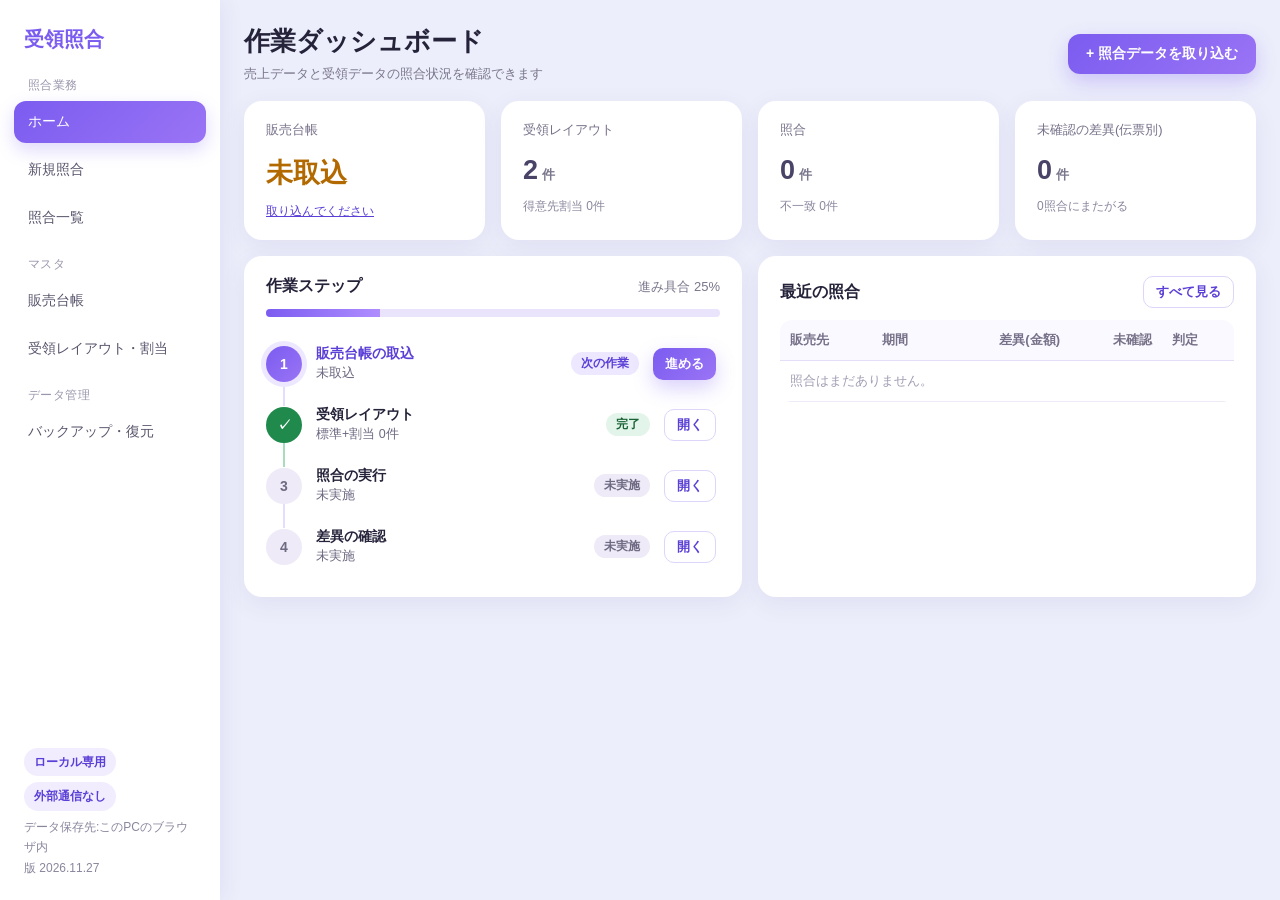
==== 受領照合.html @ 37273e76 "差異の判定を全切り口で金額のみに統一、Excelの数量書式と見出しの色分け Co-Authored-By: Claude Opus 5.5 <noreply@anthropic.com> Claude" ====
<!doctype html>
<html lang="ja">
<head>
<meta charset="utf-8">
<meta name="viewport" content="width=device-width, initial-scale=1">
<!-- 外部への通信・外部ファイルの読込をすべて禁止(このファイルの中だけで動作) -->
<meta http-equiv="Content-Security-Policy" content="default-src 'none'; script-src 'unsafe-inline'; style-src 'unsafe-inline'; img-src data: blob:; connect-src 'none'; form-action 'none'; base-uri 'none'">
<meta name="referrer" content="no-referrer">
<title>受領照合</title>
<style>
/* 受領照合 デザイン(白サイドメニュー+紫グラデーション・角丸カード) 外部フォント・CDN不使用 */
:root{
  --bg:#ECEEFB;--surface:#FFFFFF;--text:#25233A;--muted:#6E6A82;--line:#E4DEF7;--line2:#EEEAF8;
  --primary:#7B5CF0;--primary2:#9A74F5;--primary-d:#5B3FD6;--primary-l:#F1EDFF;--grad:linear-gradient(135deg,#7B5CF0,#9A74F5);
  --shadow:0 7px 25px rgba(81,66,140,.08);
  --ok-bg:#E3F5EA;--ok:#1B6236;--diff-bg:#FFF1C2;--diff:#6B4A00;--s-bg:#DDEBFF;--s:#1D4C88;--r-bg:#FDE3E6;--r:#A0213A;
  --neg:#C0262D;
}
*{box-sizing:border-box}
body{margin:0;background:var(--bg);color:var(--text);font-family:Meiryo,'メイリオ','Yu Gothic UI','Hiragino Sans',sans-serif;font-size:14px}
a{color:var(--primary-d)}a:hover{color:var(--primary)}
.app{display:flex;min-height:100vh}
/* サイドメニュー */
.side{width:250px;flex:0 0 250px;background:#fff;padding:24px 18px;box-shadow:4px 0 20px rgba(77,60,160,.07);display:flex;flex-direction:column;position:sticky;top:0;height:100vh;overflow:auto}
.brand{color:var(--primary);font-weight:700;font-size:20px;margin:4px 10px 24px;text-decoration:none;display:block}
.brand:hover{color:var(--primary)}
.nav{display:flex;flex-direction:column}
.nav .grp{font-size:12px;color:#9A96AC;padding:14px 14px 4px;letter-spacing:.04em}.nav .grp:first-child{padding-top:0}
.nav a{display:block;padding:12px 14px;margin:3px 0;border-radius:12px;text-decoration:none;color:#59556C}
.nav a:hover{background:var(--primary-l);color:var(--primary-d)}
.nav a.on{background:var(--grad);color:#fff;box-shadow:0 7px 18px rgba(123,92,240,.24)}
.side-foot{margin-top:auto;padding:16px 10px 0;font-size:12px;color:#8A869D;line-height:1.7}
.side-foot .lock{display:inline-block;padding:4px 10px;border-radius:99px;background:var(--primary-l);color:var(--primary-d);font-weight:700;margin-bottom:6px}
.main{flex:1;min-width:0;padding:30px;display:flex;flex-direction:column;gap:18px}
/* 見出し */
h1{margin:0;font-size:26px;font-weight:700}h2{margin:0;font-size:16px}
.head{display:flex;flex-wrap:wrap;justify-content:space-between;align-items:center;gap:12px}
.head .sub{margin-top:6px}
.row{display:flex;flex-wrap:wrap;align-items:center;gap:12px}.row .right,.head .right{margin-left:auto;display:flex;gap:8px;flex-wrap:wrap}
.sub{font-size:13px;color:#7A768C}
.back{font-size:13px;color:var(--primary-d);text-decoration:none}.back:hover{text-decoration:underline}
/* カード */
.card{background:var(--surface);border-radius:18px;padding:20px 22px;box-shadow:var(--shadow);display:flex;flex-direction:column;gap:12px;min-width:0}
.cards{display:grid;grid-template-columns:repeat(4,minmax(0,1fr));gap:16px}
.stat .k{font-size:13px;color:#777189}.stat .v{font-size:27px;font-weight:700;margin-top:4px;color:#4A4368}.stat .d{font-size:12px;color:#8A869D}
.stat .v.small{font-size:19px}
.warnv{color:#B26A00 !important}
.wide2{grid-column:span 2}
.steps{display:grid;grid-template-columns:repeat(4,minmax(0,1fr));gap:12px}
.stepc{padding:14px;border-radius:14px;background:#F5F2FF;border:1px solid #E5DDFF;text-decoration:none;color:var(--text);display:flex;flex-direction:column;gap:4px}
.stepc:hover{border-color:var(--primary2);color:var(--text)}
.stepc b{color:#6D4CE5}.stepc span{font-size:13px;color:#59556C}
.stepc.done{background:#F2FAF5;border-color:#CDEBD8}.stepc.done b{color:var(--ok)}
.progress{height:8px;background:#E9E4FB;border-radius:99px;overflow:hidden}.progress i{display:block;height:100%;background:linear-gradient(90deg,#7B5CF0,#AF8DFF)}
/* ボタン・入力 */
.btn{display:inline-flex;align-items:center;justify-content:center;gap:6px;height:40px;padding:0 18px;border-radius:12px;font-size:14px;font-weight:700;text-decoration:none;cursor:pointer;border:1px solid #DDD5FA;background:#fff;color:var(--primary-d);font-family:inherit;white-space:nowrap}
.btn:hover{background:var(--primary-l);color:var(--primary-d)}
.btn-s{height:32px;padding:0 12px;font-size:13px;border-radius:10px}
.btn-p{border:0;background:var(--grad);color:#fff;box-shadow:0 8px 20px rgba(123,92,240,.29)}.btn-p:hover{color:#fff;background:linear-gradient(135deg,#6A4BE6,#8C63F0)}
.btn-danger{color:var(--neg);border-color:#F3CDD2}.btn-danger:hover{background:#FFF1F3;color:var(--neg)}
.btn:disabled{opacity:.45;cursor:not-allowed}
.fld{height:38px;font-size:14px;font-family:inherit;border:1px solid #DDD5FA;border-radius:10px;padding:0 12px;background:#fff;color:var(--text)}
.fld:focus,.cin:focus{outline:2px solid #C9B8FF;outline-offset:0;border-color:var(--primary)}
.fld-s{height:32px;font-size:13px;padding:0 8px;border-radius:8px}
textarea.fld{height:auto;padding:10px 12px;max-width:720px;width:100%}
.lbl{display:flex;flex-direction:column;gap:5px;font-size:12px;color:#777189}
.chk{display:flex;align-items:center;gap:6px;font-size:13px}
input[type=checkbox]{accent-color:var(--primary);width:16px;height:16px}
.filters{display:flex;flex-wrap:wrap;gap:12px 16px;align-items:flex-end}
/* 表 */
.tblwrap{overflow-x:auto;border-radius:12px}
.tbl{width:100%;border-collapse:collapse;font-size:13px}
.tbl th{color:#777189;font-weight:700;text-align:left;padding:11px 10px;border-bottom:1px solid var(--line);white-space:nowrap;background:#FAF9FF;position:sticky;top:0}
.tbl th.gs{color:#3B5CC4;background:#F1F5FF}.tbl th.gr{color:#9A4A16;background:#FFF6EF}.tbl th.gd{color:#6D4CE5;background:#F5F2FF}
.tbl td{padding:11px 10px;border-bottom:1px solid var(--line2);white-space:nowrap}
.tbl tbody tr:hover td{background:#FBFAFF}
.tbl .n{text-align:right;font-variant-numeric:tabular-nums}
.tbl tfoot td{font-weight:700;background:#FAF9FF;border-top:1px solid var(--line)}
.tbl tr.r-diff td{background:#FFFBEA}.tbl tr.r-s td{background:#F3F7FF}.tbl tr.r-r td{background:#FFF5F6}
.tbl tr.used td{background:#F8F5FF}
.tbl .wrap{white-space:normal;min-width:200px}
.tbl.compact{font-size:12.5px}.tbl.compact td,.tbl.compact th{padding:8px 6px}.tbl.compact td.cm{white-space:normal;width:100%;min-width:130px}.tbl.compact td.cm .cin{width:100%;min-width:120px}
.neg{color:var(--neg);font-weight:700}.pos{font-weight:700}.zero{color:#A29EB4}
/* バッジ */
.b{display:inline-block;padding:4px 10px;border-radius:99px;font-size:11.5px;font-weight:700;white-space:nowrap}
.b-ok{background:var(--ok-bg);color:var(--ok)}.b-diff{background:var(--diff-bg);color:var(--diff)}
.b-s{background:var(--s-bg);color:var(--s)}.b-r{background:var(--r-bg);color:var(--r)}.b-g{background:#EDE8FF;color:#6D4CE5}
.b-std{background:#EDE8FF;color:#6D4CE5}
.big{font-size:15px;padding:6px 16px}
/* タブ */
.panel{background:var(--surface);border-radius:18px;box-shadow:var(--shadow);display:flex;flex-direction:column;overflow:hidden}
.tabs{display:flex;flex-wrap:wrap;gap:6px;padding:14px 16px 12px;border-bottom:1px solid var(--line2)}
.tab{display:inline-flex;align-items:center;gap:8px;height:38px;padding:0 16px;font-size:14px;text-decoration:none;color:#59556C;border-radius:12px}
.tab:hover{background:var(--primary-l);color:var(--primary-d)}
.tab.on{background:var(--grad);color:#fff;font-weight:700;box-shadow:0 6px 16px rgba(123,92,240,.25)}
.cnt{display:inline-block;min-width:22px;padding:1px 7px;border-radius:99px;font-size:12px;background:#EEEAF8;color:#6E6A82;text-align:center}
.cnt.has{background:#FFE9A8;color:#6B4A00}
.tab.on .cnt{background:rgba(255,255,255,.25);color:#fff}
.panel .bar{display:flex;flex-wrap:wrap;gap:12px 16px;align-items:center;padding:14px 18px}
.panel .inner{overflow-x:auto;padding:0 18px 18px}
.legend{margin-left:auto;display:flex;gap:6px;flex-wrap:wrap}
.cin{height:32px;width:220px;font-size:13px;font-family:inherit;border:1px solid #DDD5FA;border-radius:8px;padding:0 10px}
.cin.saved{border-color:#7BC29A;background:#F4FBF6}.cin.err{border-color:var(--neg)}
/* メッセージ */
.msg{padding:12px 16px;border-radius:12px;font-size:13px}
.msg-ok{background:#EFFAF3;color:var(--ok)}
.msg-err{background:#FFF0F2;color:var(--r)}
.msg-warn{background:#FFF8E5;color:var(--diff)}
.step{display:inline-flex;width:28px;height:28px;border-radius:10px;background:var(--grad);color:#fff;font-size:13px;align-items:center;justify-content:center;margin-right:10px;font-weight:700}
.kv{display:grid;grid-template-columns:max-content 1fr;gap:8px 18px;font-size:13px}.kv>:nth-child(odd){color:#777189}
.info{display:flex;flex-wrap:wrap;gap:28px;background:var(--surface);border-radius:18px;padding:16px 22px;font-size:13px;box-shadow:var(--shadow)}
.info .k{color:#777189;font-size:12px}.info .v{font-weight:700;margin-top:2px}
.grid2{display:grid;grid-template-columns:repeat(auto-fit,minmax(460px,1fr));gap:16px}
.pager{display:flex;gap:8px;align-items:center;font-size:13px}
.chip{display:inline-flex;align-items:center;gap:4px;padding:4px 10px;border-radius:99px;font-size:12px;font-weight:700}
.chip-ok{background:var(--ok-bg);color:var(--ok)}.chip-ng{background:var(--r-bg);color:var(--r)}
.note{margin:0;font-size:12px;color:#8A869D}
details>summary{list-style:none}details>summary::-webkit-details-marker{display:none}
/* 処理中 */
.busy{position:fixed;inset:0;background:rgba(37,35,58,.35);display:flex;align-items:center;justify-content:center;z-index:100}
.busy[hidden]{display:none}
.busy-box{background:#fff;border-radius:18px;padding:24px 32px;display:flex;align-items:center;gap:16px;font-size:15px;box-shadow:0 12px 40px rgba(81,66,140,.25);max-width:90vw}
.spinner{width:28px;height:28px;border:3px solid #E9E4FB;border-top-color:var(--primary);border-radius:50%;animation:spin .9s linear infinite}
@keyframes spin{to{transform:rotate(360deg)}}
@media (prefers-reduced-motion:reduce){.spinner{animation:none}}
/* 画面幅 */
@media (max-width:1100px){.cards,.steps{grid-template-columns:repeat(2,minmax(0,1fr))}}
@media (max-width:850px){.side{width:190px;flex-basis:190px}}
@media (max-width:600px){.app{display:block}.side{width:auto;height:auto;position:static;padding:14px}.brand{margin:0 6px 10px}.nav{flex-direction:row;overflow:auto;gap:6px}.nav .grp,.side-foot{display:none}.nav a{white-space:nowrap}
  .cards,.steps{grid-template-columns:1fr}.wide2{grid-column:span 1}.main{padding:16px}.grid2{grid-template-columns:1fr}}
/* 調整 */
.wide2 .steps{grid-template-columns:repeat(2,minmax(0,1fr))}
@media (max-width:1560px){.side{width:220px;flex-basis:220px;padding:22px 14px}.main{padding:24px}
  .tbl.compact td,.tbl.compact th{padding:8px 5px}.tbl.compact td.cm{min-width:110px}.tbl.compact td.cm .cin{min-width:100px}}

/* ファイル選択欄(未選択/セット済みを明確に) */
.dropwrap{display:flex;flex-direction:column;gap:8px;align-items:flex-start;width:100%}
.drop{position:relative;width:100%;display:flex;align-items:center;gap:14px;padding:18px 20px;border:2px dashed #CFC2FA;border-radius:14px;background:#FBFAFF;cursor:pointer;transition:background .15s,border-color .15s}
.drop:hover{border-color:var(--primary2);background:#F7F4FF}
.drop:focus-within{outline:3px solid #C9B8FF;outline-offset:2px}
.drop.over{border-color:var(--primary);border-style:solid;background:var(--primary-l)}
.drop-input{position:absolute;inset:0;opacity:0;width:100%;height:100%;cursor:pointer}
.drop-icon{flex:0 0 auto;display:flex;color:var(--primary)}
.drop-icon.icon-set{display:none}
.drop-text{display:flex;flex-direction:column;gap:2px;min-width:0;flex:1}
.drop-title{font-size:14px;color:var(--text);overflow:hidden;text-overflow:ellipsis;white-space:nowrap}
.drop-sub{font-size:12px;color:#7A768C}
.drop-state{flex:0 0 auto;font-size:12px;font-weight:700;padding:5px 12px;border-radius:99px;background:#EEEAF8;color:#6E6A82}
.drop.is-set{border-style:solid;border-color:#3FA46A;background:#EFFAF3}
.drop.is-set .icon-empty{display:none}.drop.is-set .icon-set{display:flex;color:#1F8A4C}
.drop.is-set .drop-title{color:#14532D}
.drop.is-set .drop-state{background:#1F8A4C;color:#fff}
/* 作業ステップ(縦並び) */
.vsteps{list-style:none;margin:4px 0 0;padding:0;display:flex;flex-direction:column}
.vsteps li{position:relative;display:flex;align-items:center;gap:14px;padding:12px 4px 12px 0}
.vsteps li:not(:last-child)::after{content:"";position:absolute;left:17px;top:48px;bottom:-12px;width:2px;background:#E5DDFF}
.vsteps li.done:not(:last-child)::after{background:#A7DDBC}
.vsteps .num{flex:0 0 36px;height:36px;border-radius:50%;display:flex;align-items:center;justify-content:center;font-weight:700;background:#EEEAF8;color:#6E6A82;position:relative;z-index:1}
.vsteps li.done .num{background:#1F8A4C;color:#fff}
.vsteps li.current .num{background:var(--grad);color:#fff;box-shadow:0 0 0 5px #EDE8FF}
.vs-body{flex:1;display:flex;flex-direction:column;gap:2px;min-width:0}
.vs-body b{font-size:14px}.vs-body span{font-size:12.5px;color:#6E6A82}
.vsteps li.current .vs-body b{color:var(--primary-d)}
.vs-state{font-size:12px;font-weight:700;padding:3px 10px;border-radius:99px;background:#EEEAF8;color:#6E6A82}
.vsteps li.done .vs-state{background:var(--ok-bg);color:var(--ok)}
.vsteps li.current .vs-state{background:#EDE8FF;color:var(--primary-d)}
/* 合計カード(売上額・受領額・差額) */
.tcards{display:grid;grid-template-columns:repeat(3,minmax(0,1fr));gap:16px}
.tcard{background:#fff;border:1px solid #E6E1F5;border-radius:6px;padding:14px 22px 12px;display:flex;flex-direction:column;gap:6px}
.tcard .k{font-size:14px;color:#3A3650}
.tcard .v{font-size:30px;font-weight:700;color:#25233A;font-variant-numeric:tabular-nums;padding:4px 0}
.tcard .d{font-size:12.5px;color:#6E6A82}
.tcard.is-diff{background:#FDEDED;border-color:#F4C7C7}.tcard.is-diff .k,.tcard.is-diff .v,.tcard.is-diff .d,.tcard.is-diff a{color:#B42318}
.tcard.is-ok{background:#EFFAF3;border-color:#BFE3CC}.tcard.is-ok .k,.tcard.is-ok .v,.tcard.is-ok .d{color:#1B6236}
@media (max-width:900px){.tcards{grid-template-columns:1fr}}
.tbl.compact th.n{line-height:1.3}

/* 照合結果: 見出しを固定(表の中でスクロール) */
.tblscroll{max-height:calc(100vh - 170px);min-height:240px;overflow:auto;border-radius:12px;border:1px solid var(--line2)}
.tbl.sticky thead th{position:sticky;top:0;z-index:2;box-shadow:inset 0 -1px 0 var(--line)}
/* 照合結果: 売上・受領・差異の金額を目立たせる */
.tbl td.amt{font-size:14px;font-weight:700;color:#25233A}
/* 金額列の左右に罫線 */
.tbl td.amt.as,.tbl th.gs.amt{border-left:2px solid #A9BFFF;border-right:2px solid #A9BFFF}
.tbl td.amt.ar,.tbl th.gr.amt{border-left:2px solid #FFC59E;border-right:2px solid #FFC59E}
.tbl td.amt.ad,.tbl th.gd.amt{border-left:2px solid #C3B0FF;border-right:2px solid #C3B0FF}
.tbl th.amt{font-size:13.5px;color:#25233A}
.tbl th.gs.amt{background:#E3ECFF}.tbl th.gr.amt{background:#FFEBDD}.tbl th.gd.amt{background:#ECE5FF}
.tbl td.amt.zero{color:#A29EB4;font-weight:400}
/* 長い文字列の列で他の列が押し出されないように */
.tbl.compact td.txt{max-width:240px;overflow:hidden;text-overflow:ellipsis}

</style>
</head>
<body>
<div class="app">
<aside class="side">
  <a class="brand" href="#/">受領照合</a>
  <nav class="nav" aria-label="メインメニュー">
    <div class="grp">照合業務</div>
    <a href="#/" data-nav="list">ホーム</a>
    <a href="#/new" data-nav="new">新規照合</a>
    <a href="#/matches" data-nav="matches">照合一覧</a>
    <div class="grp">マスタ</div>
    <a href="#/ledger" data-nav="ledger">販売台帳</a>
    <a href="#/layouts" data-nav="layouts">受領レイアウト・割当</a>
    <div class="grp">データ管理</div>
    <a href="#/backup" data-nav="backup">バックアップ・復元</a>
  </nav>
  <div class="side-foot"><span class="lock">ローカル専用</span> <span class="lock">外部通信なし</span><br>データ保存先:このPCのブラウザ内<br>版 2026.11.27</div>
</aside>
<main class="main" id="view"><div class="sub">読み込んでいます…</div></main>
</div>
<div id="busy" class="busy" hidden><div class="busy-box"><div class="spinner" aria-hidden="true"></div><div id="busy-text">処理しています…</div></div></div>
<noscript><p>JavaScript を有効にしてください。</p></noscript>
<script>
/* 列見出し定義(サンプルファイルから抽出。業務データは含まない) */
(function (RM) {
  RM.SALES_HEADERS = ["RPT用CLIENTID", "伝票管理番号", "行番号", "ロット明細行番号", "部門コード", "部門略称", "販売先コード", "販売先略称", "商品コード", "商品略称", "メーカーコード", "メーカー名称", "販売先商品識別ｺｰﾄﾞ", "JANコード", "属性ｺｰﾄﾞA02(ブランド/銘柄)", "ブランド/銘柄略称", "識別子", "売上伝票番号(連番)", "売上伝票番号(枝番)", "識別子(売成約)", "売成約番号", "識別子(受注)", "受注SEQNO", "出荷日付", "売上伝票日付", "仮単価区分", "仮単価区分名称", "単価計算区分", "単価計算区分名称", "単位数量", "荷姿管理単位名称", "重量(kg)", "売上数量", "販売単位名称", "相手先注文番号", "販売単価", "売上金額(即引前)", "即引リベート金額(売上)", "社員コード", "社員氏名", "諸掛金額", "ロット管理番号", "連携用ロット№", "ロット払出数量", "ロット払出重量", "取引区分コード", "取引区分名称", "伝票種別", "伝票名称", "商品識別コード", "ｻﾝﾌﾟﾙ出荷区分", "ｻﾝﾌﾟﾙ出荷区分名称", "収益区分", "収益区分名称", "入数(荷姿)", "荷姿管理単位名称", "ロット単価", "即引後売上金額", "評価単価", "粗利①(額)", "粗利率", "売上利益", "売上利益率", "倉庫コード", "倉庫名称", "売上伝票状態区分", "売上伝票状態区分名称", "受注時仮単価区分", "受注時仮単価区分名称", "個体識別番号", "牛ロット番号", "オンライン区分", "オンライン区分名称", "定貫区分", "定貫区分名称", "出荷指示単位数量", "出荷指示数", "出荷指示重量", "出荷先コード", "出荷先略称", "店舗コード", "店舗略称", "発注元コード", "発注元略称", "合わせ数名称", "諸掛金額", "諸掛金額", "諸掛金額", "諸掛金額", "諸掛金額", "属性ｺｰﾄﾞC01(採捕方法)", "属性ｺｰﾄﾞC01(採捕方法)名称", "属性ｺｰﾄﾞC02(水域名)", "属性ｺｰﾄﾞC02(水域名)名称", "属性ｺｰﾄﾞC03(水揚港)", "属性ｺｰﾄﾞC03(水揚港)名称", "属性ｺｰﾄﾞC04(加工地/ﾊﾟｯｶｰ/船名)", "属性ｺｰﾄﾞC04(加工地/ﾊﾟｯｶｰ/船名)名称", "属性ｺｰﾄﾞC05(包装形態)", "属性ｺｰﾄﾞC05(包装形態)名称", "大分類コード", "大分類略称", "中分類コード", "中分類略称", "小分類コード", "小分類略称", "細分類コード", "細分類略称", "標準品名コード", "標準品名略称", "属性ｺｰﾄﾞA01(国産/輸入(詳細))", "国産/輸入(詳細)略称", "属性ｺｰﾄﾞA01代替区分(国産/輸入(詳細))", "ｺｰﾄﾞA01代替区分(国産/輸入(詳細)))名称", "属性ｺｰﾄﾞA02代替区分(ブランド/銘柄)", "属性ｺｰﾄﾞA02代替区分(ブランド/銘柄)名称", "属性ｺｰﾄﾞA03(態様)", "態様略称", "属性ｺｰﾄﾞA04(形状)", "形状略称", "属性ｺｰﾄﾞA05(部位)", "部位略称", "属性ｺｰﾄﾞA06(加工方法)", "加工方法略称", "属性ｺｰﾄﾞA07(等級(飼養)", "等級(飼養)略称", "属性ｺｰﾄﾞA08(規格/サイズ)", "規格/サイズ略称", "属性ｺｰﾄﾞB01(企画)", "企画略称", "ITFコード", "規格品区分", "規格品区分略称", "品目コード", "(所属)企業コード", "取引先略称", "取引日付", "在庫評価計算区分ｺｰﾄﾞ", "社内売買部門コード", "在庫評価計算方法", "在庫評価計算方法名称", "最新粗利用原価", "本体金額", "最新粗利額", "最新粗利率", "部門コード", "部門略称", "社員コード", "社員氏名", "開始出荷日", "終了出荷日", "開始売上伝票日付", "終了売上伝票日付", "販売先コード", "販売先略称", "倉庫コード", "倉庫名称", "メーカーコード", "メーカー名称", "属性ｺｰﾄﾞA02(ブランド/銘柄)", "ブランド/銘柄略称", "商品識別コード", "JANコード", "商品コード", "商品略称", "伝票種別", "取引区分名称", "開始・取引区分コード", "開始・取引区分名称", "終了・取引区分コード", "終了・取引区分名称", "担当業務コード", "担当業務コ名称", "定特区分", "定特区分名称", "仮単価区分", "仮単価区分名称", "売成約番号(連番)", "ロット別出力", "ロット別出力名称", "個体識別番号管理区分", "個体識別番号管理区分名称", "関連直送売上出力区分", "関連直送売上出力区分名称", "売上伝票№状態", "売上伝票№状態名称", "タイムスタンプ(時間)", "タイムスタンプ(日付)"];
  RM.STANDARD_RECEIPT_HEADERS = ["RPT用CLIENTID", "取引日付", "店舗コード", "店舗略称", "相手先注文番号", "受領数量", "受領単価", "受領金額", "照合実行区分名称", "データ取込区分名称", "販売先コード", "販売先略称", "取引明細番号(発注・返品)", "相手先商品コード", "相手先商品名カナ", "販売先コード", "販売先略称", "実行担当コード", "実行担当名", "受領入数", "受領数量(総バラ)", "受領重量", "部署コード", "EDI)接続先識別コード", "EDI)取引先コード", "伝票管理番号", "部署コード", "部署略称", "実行担当コード", "実行担当氏名", "販売先コード", "販売先略称", "日付条件", "日付条件名称", "開始取引日付", "終了取引日付", "タイムスタンプ(開始日付)", "タイムスタンプ(終了日付)", "照合実行区分", "照合実行区分名称", "データ取込区分", "データ取込区分名称", "タイムスタンプ(日付)", "タイムスタンプ(時間)", "本伝票番号"];
  RM.LEDGER_HEADERS = ["削除区分", "販売台帳番号(内訳)年度", "販売台帳番号(内訳)連番", "台帳検索キー", "登録区分", "登録区分名称", "仕入台帳番号(内訳)年度", "仕入台帳番号(内訳)連番", "台帳種別区分", "台帳種別名称", "EDI対象区分", "EDI対象区分名称", "(台帳)適用開始日", "(台帳)適用終了日", "対象成約番号", "(主管)部門コード", "主管部門略称", "(伝票計上)部門ｺｰﾄﾞ", "伝票計上部門略称", "大分類コード", "大分類略称", "中分類コード", "中分類略称", "小分類コード", "小分類略称", "細分類コード", "細分類略称", "標準品名コード", "標準品名略称", "代表属性番号", "属性ｺｰﾄﾞA01(国産/輸入(詳細))", "属性ｺｰﾄﾞA01(国産/輸入(詳細))略称", "属性ｺｰﾄﾞA01代替区分(国産/輸入(詳細))", "属性ｺｰﾄﾞA01代替区分(国産/輸入(詳細))名称", "属性ｺｰﾄﾞA02(ブランド/銘柄)", "属性ｺｰﾄﾞA02(ブランド/銘柄)略称", "属性ｺｰﾄﾞA02代替区分(ブランド/銘柄)", "属性ｺｰﾄﾞA02代替区分(ブランド/銘柄)名称", "属性ｺｰﾄﾞA03(態様)", "属性ｺｰﾄﾞA03(態様)略称", "属性ｺｰﾄﾞA04(形状)", "属性ｺｰﾄﾞA04(形状)略称", "属性ｺｰﾄﾞA05(部位)", "属性ｺｰﾄﾞA05(部位)略称", "属性ｺｰﾄﾞA06(加工方法)", "属性ｺｰﾄﾞA06(加工方法)略称", "属性ｺｰﾄﾞA07(等級(飼養)", "属性ｺｰﾄﾞA07(等級(飼養)略称", "属性ｺｰﾄﾞA08(規格/サイズ)", "属性ｺｰﾄﾞA08(規格/サイズ)略称", "属性ｺｰﾄﾞB01(企画)", "属性ｺｰﾄﾞB01(企画)略称", "メーカーコード", "メーカー名称", "品目コード", "品目略称", "商品識別コード", "JANコード", "商品コード", "商品略称", "採捕方法コード", "採捕方法略称", "水域名コード", "水域名略称", "水揚港コード", "水揚港略称", "加工地/ﾊﾟｯｶｰ/船名コード", "加工地/ﾊﾟｯｶｰ/船名略称", "包装形態コード", "包装形態略称", "台帳商品名", "販売先商品識別ｺｰﾄﾞ", "販売先商品識別ｺｰﾄﾞ2", "PB区分", "PB区分名称", "自社パック区分", "自社パック区分名称", "販売先パック区分", "販売先パック区分名称", "発注元区分", "発注元区分名称", "単価登録単位区分", "単価登録単位区分名称", "EDI単位換算区分", "EDI単位換算区分名称", "EDI単位換算値", "商品別税グループコード", "品目別課税グループ名称", "荷姿管理単位ｺｰﾄﾞ", "荷姿管理単位名称", "発注形態区分", "発注形態区分名称", "入荷ﾘｰﾄﾞﾀｲﾑ(日)", "単価計算区分", "単価計算区分名称", "賞味･消費期限区分", "賞味･消費期限区分名称", "賞味･消費期限(出荷)有効期間", "賞味･消費期限(出荷)期間区分", "販売期間 期限期間区分名称", "スペック", "最低受注数", "追加受注数", "外箱形態", "ﾛｯﾄ逆転禁止区分", "ﾛｯﾄ逆転禁止区分名称", "物流メモ", "販売先関連ｺｰﾄﾞ(内訳)年度", "販売先関連ｺｰﾄﾞ(内訳)連番", "販売先関連名称", "販売先コード", "販売先略称", "店舗コード", "店舗略称", "台帳担当者コード", "台帳担当者氏名", "EDI基盤連携区分", "EDI基盤連携区分名称", "納品予定曜日1(月曜)", "納品予定曜日2(火曜)", "納品予定曜日3(水曜)", "納品予定曜日4(木曜)", "納品予定曜日5(金曜)", "納品予定曜日6(土曜)", "納品予定曜日7(日曜)", "出荷ﾘｰﾄﾞﾀｲﾑ(日)", "配送方法区分", "配送方法区分名称", "物流(販売)区分", "物流(販売)区分名称", "相手先コード", "出荷明細書発行区分", "出荷明細書発行区分名称", "相手先商品分類コード(1階層目)", "相手先商品分類名称(1階層目)", "相手先商品分類コード(2階層目)", "相手先商品分類名称(2階層目)", "相手先商品分類コード(3階層目)", "相手先商品分類名称(3階層目)", "相手先商品分類コード(4階層目)", "相手先商品分類名称(4階層目)", "相手先商品分類コード(5階層目)", "相手先商品分類名称(5階層目)", "運賃単価コード", "運賃単価名称", "運賃支払区分", "運賃支払区分名称", "運賃単価単位区分", "運賃単価単位区分名称", "倉庫コード", "倉庫名称", "出庫手数料単位区分", "出庫手数料単位区分名称", "保管単価単位区分", "保管単価単位区分名称", "出庫情報区分", "出庫情報区分名称", "構内物流費単位区分", "構内物流費単位区分名称", "センターフィー支払先コード", "センターフィー支払先略称", "販売台帳備考１", "販売台帳備考２", "仮単価区分", "仮単価区分名称", "通常単価 ﾘﾍﾞｰﾄﾊﾟﾀｰﾝ名称番号", "通常単価 ﾘﾍﾞｰﾄﾊﾟﾀｰﾝ名称", "通常単価 適用開始日", "通常単価 適用終了日", "通常単価 販売単価(税抜)", "通常単価 販売単価(税込)", "通常単価 店舗単価(税抜)", "通常単価 店舗単価(税込)", "特価単価1 ﾘﾍﾞｰﾄﾊﾟﾀｰﾝ名称番号", "特価単価1 ﾘﾍﾞｰﾄﾊﾟﾀｰﾝ名称", "特価単価1 単価適用開始日", "特価単価1 単価適用終了日", "特価単価1 販売単価(税抜)", "特価単価1 販売単価(税込)", "特価単価1 店舗単価(税抜)", "特価単価1 店舗単価(税込)", "特価単価2 ﾘﾍﾞｰﾄﾊﾟﾀｰﾝ名称ｺｰﾄﾞ(連番)", "特価単価2 ﾘﾍﾞｰﾄﾊﾟﾀｰﾝ名称ｺｰﾄﾞ名称", "特価単価2 単価適用開始日", "特価単価2 単価適用終了日", "特価単価2 販売単価(税抜)", "特価単価2 販売単価(税込)", "特価単価2 店舗単価(税抜)", "特価単価2 店舗単価(税込)", "社内売買 仕入台帳台帳検索キー", "社内売買 仕入台帳主管部門コード", "社内売買 仕入台帳主管部門略称", "社内売買 仕入台帳伝票計上部門ｺｰﾄﾞ", "社内売買 仕入台帳伝票計上部門略称", "社内売買 仕入台帳倉庫コード", "社内売買 倉庫名称", "社内売買 購買先関連ｺｰﾄﾞ(年度)", "社内売買 購買先関連ｺｰﾄﾞ(連番)", "社内売買 購買先関連名称", "社内売買 仕入台帳台帳担当者コード", "社内売買 仕入台帳台帳担当者氏名", "社内売買 仕入台帳備考１", "社内売買 仕入台帳備考２", "社内売買 発注ﾘｰﾄﾞﾀｲﾑ(日)", "社内売買 仕入・物流(仕入)区分", "社内売買 物流(仕入)区分名称", "社内売買 運賃単価コード", "社内売買 運賃単価名称", "RPT用CLIENTID", "タイムスタンプ(時間)", "タイムスタンプ(日付)"];
  RM.BMS_RECEIPT_HEADERS = ["送信者ID", "送信者ID発行元", "受信者ID", "受信者ID発行元", "バージョン", "インスタンスID", "メッセージ種", "作成日時", "テスト区分ID", "最終送信先ID", "メッセージ識別ID", "送信者ステーションアドレス", "最終受信者ステーションアドレス", "直接受信者ステーションアドレス", "取引数", "支払法人コード", "支払法人GLN", "発注者コード", "発注者GLN", "発注者名称", "発注者名称カナ", "取引番号（発注・返品）", "取引付属番号", "出荷者管理番号", "直接納品先コード", "直接納品先GLN", "直接納品先名称", "直接納品先名称カナ", "最終納品先コード", "最終納品先GLN", "最終納品先名称", "最終納品先名称カナ", "計上部署コード", "計上部署GLN", "計上部署名称（カナ）", "陳列場所コード", "陳列場所名称", "陳列場所名称カナ", "請求取引先コード", "請求取引先GLN", "請求取引先名", "請求取引先名カナ", "取引先コード", "取引先GLN", "取引先名称", "取引先名称カナ", "枝番", "出荷先コード", "出荷場所GLN", "入荷管理用メーカーコード", "センター納品書番号", "納品経路", "便No", "通過在庫区分", "納品区分", "指定納品時刻", "バーコード情報", "カテゴリー名称1（印字用）", "カテゴリー名称2（印字用）", "最終納品先略称（印字用）", "ラベル自由使用欄（印字用）", "ラベル自由使用欄半角カナ（印字用）", "商品移動区分", "商品分類（大）", "商品分類（中）", "発注日", "直接納品先納品日", "最終納品先納品日", "訂正後直接納品先納品日", "訂正後最終納品先納品日", "計上日", "販促開始日", "販促終了日", "照合基準日", "照合基準日区分", "商品区分", "発注区分", "出荷データ有無区分", "取引番号区分", "EOS区分", "PB区分", "配送温度区分", "酒区分", "パック区分", "不定貫区分", "処理種別", "配送料免除区分", "伝票レス区分", "税区分", "税率", "梱包NO", "自由使用欄", "自由使用欄半角カナ", "原価金額合計", "売価金額合計", "税額合計金額", "数量合計", "発注単位数量合計", "重量合計", "取引明細番号（発注・返品）", "取引付属明細番号", "元取引番号", "元取引明細番号", "出荷者管理明細番号", "商品分類（小）", "商品分類（細）", "配達予定日", "納品期限", "センター納品詳細指示", "返品・値引理由コード", "メーカーコード", "商品コード（ＧTIN）", "商品コード（発注用）", "商品コード（取引先）", "商品コード（出荷元）", "商品コード区分", "商品名", "商品名カナ", "規格", "規格カナ", "入数", "都道府県コード", "国コード", "産地名", "水域コード", "水域名", "原産エリア", "等級", "階級", "銘柄", "商品ＰＲ", "バイオ区分", "品種コード", "養殖区分", "解凍区分", "商品状態区分", "形状・部位", "用途", "法定管理義務商材区分", "カラーコード", "カラー名称", "カラー名称カナ", "サイズコード", "サイズ名称", "サイズ名称カナ", "原単価", "原価金額", "売単価", "売価金額", "税額", "発注数量（バラ）", "発注単位", "発注数量（発注単位数）", "発注単位コード", "発注荷姿コード", "発注重量", "取引単位重量", "単価登録単位", "商品重量", "出荷数量（バラ）", "出荷数量（発注単位数）", "出荷重量", "受領数量（バラ）", "受領数量（発注単位数）", "受領重量", "訂正区分", "返品数量（バラ）", "返品重量", "譲渡年月１", "譲渡年月２"];
})(globalThis.RM = globalThis.RM || {});

/* Excel(.xlsx)/CSV の読込と .xlsx の書出。外部ライブラリなし(ブラウザ標準の圧縮APIのみ使用)。 */
(function (RM) {
  'use strict';

  class ReadError extends Error {}
  RM.ReadError = ReadError;

  // ---------------------------------------------------------------- ZIP
  const u16 = (b, o) => b[o] | (b[o + 1] << 8);
  const u32 = (b, o) => (b[o] | (b[o + 1] << 8) | (b[o + 2] << 16) | (b[o + 3] << 24)) >>> 0;

  function isZip(bytes) {
    return bytes.length > 4 && bytes[0] === 0x50 && bytes[1] === 0x4b && bytes[2] === 0x03 && bytes[3] === 0x04;
  }
  RM.isZip = isZip;

  function zipEntries(bytes) {
    let eocd = -1;
    for (let i = bytes.length - 22; i >= Math.max(0, bytes.length - 65557); i--) {
      if (u32(bytes, i) === 0x06054b50) { eocd = i; break; }
    }
    if (eocd < 0) throw new ReadError('Excelファイルの形式が正しくありません。');
    const count = u16(bytes, eocd + 10);
    let p = u32(bytes, eocd + 16);
    const dec = new TextDecoder('utf-8');
    const map = new Map();
    for (let i = 0; i < count; i++) {
      if (u32(bytes, p) !== 0x02014b50) throw new ReadError('Excelファイルの形式が正しくありません。');
      const method = u16(bytes, p + 10), csize = u32(bytes, p + 20), nlen = u16(bytes, p + 28);
      const elen = u16(bytes, p + 30), clen = u16(bytes, p + 32), loff = u32(bytes, p + 42);
      const name = dec.decode(bytes.subarray(p + 46, p + 46 + nlen));
      map.set(name.toLowerCase(), { name, method, csize, loff });
      p += 46 + nlen + elen + clen;
    }
    return map;
  }

  function entryStream(bytes, e) {
    const start = e.loff + 30 + u16(bytes, e.loff + 26) + u16(bytes, e.loff + 28);
    const data = bytes.subarray(start, start + e.csize);
    const src = new Blob([data]).stream();
    if (e.method === 0) return src;
    if (e.method === 8) return src.pipeThrough(new DecompressionStream('deflate-raw'));
    throw new ReadError('対応していない圧縮形式です。');
  }

  async function entryText(bytes, entries, name) {
    const e = entries.get(name.toLowerCase());
    if (!e) return null;
    return await new Response(entryStream(bytes, e)).text();
  }

  // ---------------------------------------------------------------- XML ヘルパー
  const ENT = { amp: '&', lt: '<', gt: '>', quot: '"', apos: "'" };
  function unesc(s) {
    if (s.indexOf('&') < 0) return s;
    return s.replace(/&(#x[0-9a-fA-F]+|#[0-9]+|[a-z]+);/g, (m, g) => {
      if (g[0] === '#') return String.fromCodePoint(g[1] === 'x' ? parseInt(g.slice(2), 16) : parseInt(g.slice(1), 10));
      return ENT[g] !== undefined ? ENT[g] : m;
    }).replace(/_x([0-9A-Fa-f]{4})_/g, (m, h) => String.fromCharCode(parseInt(h, 16)));
  }
  function attr(s, name) {
    const m = new RegExp('(?:^|\\s)' + name + '="([^"]*)"').exec(s);
    return m ? unesc(m[1]) : null;
  }
  // <si> / <is> の文字列(ふりがな <rPh> は除く)
  function richText(inner) {
    inner = inner.replace(/<rPh\b[\s\S]*?<\/rPh>/g, '');
    let out = '';
    const re = /<t(?:\s[^>]*)?>([\s\S]*?)<\/t>|<t\s*\/>/g;
    let m;
    while ((m = re.exec(inner))) out += m[1] ? unesc(m[1]) : '';
    return out;
  }

  function colIndex(ref) {  // "AB12" -> 28
    let n = 0;
    for (let i = 0; i < ref.length; i++) {
      const c = ref.charCodeAt(i);
      if (c < 65 || c > 90) break;
      n = n * 26 + (c - 64);
    }
    return n;
  }
  function colName(n) {
    let s = '';
    while (n > 0) { const r = (n - 1) % 26; s = String.fromCharCode(65 + r) + s; n = Math.floor((n - 1) / 26); }
    return s;
  }
  RM.colName = colName;

  const BUILTIN_DATE = new Set([14, 15, 16, 17, 18, 19, 20, 21, 22, 27, 28, 29, 30, 31, 32, 33, 34, 35, 36, 45, 46, 47, 50, 51, 52, 53, 54, 55, 56, 57, 58]);
  function dateStyles(stylesXml) {
    const isDate = [];
    if (!stylesXml) return isDate;
    const custom = new Map();
    const nf = /<numFmt\b([^>]*)\/?>/g;
    let m;
    while ((m = nf.exec(stylesXml))) {
      const id = +attr(m[1], 'numFmtId');
      const code = (attr(m[1], 'formatCode') || '').replace(/"[^"]*"/g, '').replace(/\[[^\]]*\]/g, '').toLowerCase();
      custom.set(id, /[ymd]/.test(code) && !/^[#0.,\s%]*$/.test(code));
    }
    const xfs = /<cellXfs\b[^>]*>([\s\S]*?)<\/cellXfs>/.exec(stylesXml);
    if (xfs) {
      const re = /<xf\b([^>]*?)\/?>/g;
      while ((m = re.exec(xfs[1]))) {
        const id = +(attr(m[1], 'numFmtId') || 0);
        isDate.push(custom.has(id) ? custom.get(id) : BUILTIN_DATE.has(id));
      }
    }
    return isDate;
  }

  function serialToYmd(n) {
    const d = new Date(Date.UTC(1899, 11, 30) + Math.round(n) * 86400000);
    return d.getUTCFullYear() + '/' + String(d.getUTCMonth() + 1).padStart(2, '0') + '/' + String(d.getUTCDate()).padStart(2, '0');
  }

  /**
   * .xlsx を読み、行の配列を返す。各行は列番号(1始まり)をインデックスとする疎な配列。
   * opts.sheetName: シート名(空なら先頭) / opts.maxRow: この行番号まで読む / opts.cols: 保持する列番号 / opts.onProgress(行番号)
   */
  async function readXlsx(buffer, opts = {}) {
    const bytes = buffer instanceof Uint8Array ? buffer : new Uint8Array(buffer);
    if (!isZip(bytes)) throw new ReadError('Excel(.xlsx)ファイルではありません。古い形式(.xls)の場合は .xlsx で保存し直してください。');
    const entries = zipEntries(bytes);
    const wb = await entryText(bytes, entries, 'xl/workbook.xml');
    const rels = await entryText(bytes, entries, 'xl/_rels/workbook.xml.rels');
    if (!wb || !rels) throw new ReadError('Excelファイルの形式が正しくありません。');
    const sheets = [];
    let m;
    const sre = /<sheet\b([^>]*)\/?>/g;
    while ((m = sre.exec(wb))) sheets.push({ name: attr(m[1], 'name'), rid: attr(m[1], 'r:id') });
    if (!sheets.length) throw new ReadError('シートがありません。');
    let sheet = sheets[0];
    if (opts.sheetName) {
      sheet = sheets.find(s => s.name === opts.sheetName);
      if (!sheet) throw new ReadError(`シート「${opts.sheetName}」がありません(シート: ${sheets.map(s => s.name).join('、')})`);
    }
    let target = null;
    const rre = /<Relationship\b([^>]*)\/?>/g;
    while ((m = rre.exec(rels))) if (attr(m[1], 'Id') === sheet.rid) target = attr(m[1], 'Target');
    if (!target) throw new ReadError('シートが見つかりません。');
    const path = target.startsWith('/') ? target.slice(1) : 'xl/' + target.replace(/^\.\//, '');

    const shared = [];
    const ss = await entryText(bytes, entries, 'xl/sharedStrings.xml');
    if (ss) {
      const re = /<si>([\s\S]*?)<\/si>|<si\s*\/>/g;
      while ((m = re.exec(ss))) shared.push(m[1] ? richText(m[1]) : '');
    }
    const isDate = dateStyles(await entryText(bytes, entries, 'xl/styles.xml'));

    const e = entries.get(path.toLowerCase());
    if (!e) throw new ReadError('シートのデータが見つかりません。');
    const rows = [];
    const cellRe = /<c\b([^>]*?)(?:\/>|>([\s\S]*?)<\/c>)/g;
    const maxRow = opts.maxRow || Infinity;
    const keep = opts.cols ? new Set(opts.cols) : null;  // 指定した列だけ保持(メモリ節約)。他の列は「値がある」印だけ残す
    let seqRow = 0, done = false;

    function parseRow(rowXml) {
      const head = /^<row\b([^>]*)>/.exec(rowXml);
      const rAttr = head ? attr(head[1], 'r') : null;
      const rowNo = rAttr ? +rAttr : seqRow + 1;
      seqRow = rowNo;
      if (rowNo > maxRow) { done = true; return; }
      const row = [];
      let seqCol = 0, cm;
      cellRe.lastIndex = 0;
      while ((cm = cellRe.exec(rowXml))) {
        const a = cm[1];
        const ref = attr(a, 'r');
        const col = ref ? colIndex(ref) : seqCol + 1;
        seqCol = col;
        const inner = cm[2];
        if (inner === undefined) continue;
        if (keep && !keep.has(col)) { if (/<v>[^<]|<t[^>]*>[^<]/.test(inner)) row.any = true; continue; }
        const t = attr(a, 't');
        let v = null;
        if (t === 'inlineStr') {
          const is = /<is>([\s\S]*?)<\/is>/.exec(inner);
          v = is ? richText(is[1]) : '';
        } else {
          const vm = /<v>([\s\S]*?)<\/v>/.exec(inner);
          if (!vm) continue;
          const raw = vm[1];
          if (t === 's') v = shared[+raw] !== undefined ? shared[+raw] : '';
          else if (t === 'str' || t === 'e') v = unesc(raw);
          else if (t === 'b') v = raw === '1';
          else if (t === 'd') v = unesc(raw).slice(0, 10).replace(/-/g, '/');
          else {
            const n = Number(raw);
            const s = attr(a, 's');
            v = (s !== null && isDate[+s]) ? serialToYmd(n) : n;
          }
        }
        row[col] = v;
      }
      rows[rowNo - 1] = row;
      if (opts.onProgress && rowNo % 5000 === 0) opts.onProgress(rowNo);
    }

    const reader = entryStream(bytes, e).pipeThrough(new TextDecoderStream('utf-8')).getReader();
    let buf = '';
    for (;;) {
      const { value, done: end } = await reader.read();
      if (end) break;
      buf += value;
      let start = buf.indexOf('<row');
      let last = buf.lastIndexOf('</row>');
      if (start >= 0 && last > start) {
        const chunk = buf.slice(start, last + 6);
        buf = buf.slice(last + 6);
        const parts = chunk.split('</row>');
        for (const pr of parts) {
          const i = pr.indexOf('<row');
          if (i >= 0) parseRow(pr.slice(i));
          if (done) break;
        }
      } else if (start < 0 && buf.length > 1 << 20) {
        buf = buf.slice(-64);
      }
      if (done) { try { await reader.cancel(); } catch (_) { /* noop */ } break; }
    }
    if (!done) {
      const i = buf.indexOf('<row');
      if (i >= 0 && buf.indexOf('</row>', i) > 0) parseRow(buf.slice(i, buf.indexOf('</row>', i)));
    }
    for (let i = 0; i < rows.length; i++) if (!rows[i]) rows[i] = [];
    return rows;
  }
  RM.readXlsx = readXlsx;

  // ---------------------------------------------------------------- CSV
  const ENC_LABEL = { 'cp932': 'shift_jis', 'utf-8': 'utf-8', 'utf-8-sig': 'utf-8' };
  function readCsv(buffer, encoding, delimiter, maxRow) {
    const bytes = buffer instanceof Uint8Array ? buffer : new Uint8Array(buffer);
    if (isZip(bytes)) throw new ReadError('CSVを指定していますが、Excelファイルが選択されています。');
    let text;
    try {
      text = new TextDecoder(ENC_LABEL[encoding] || encoding, { fatal: true }).decode(bytes);
    } catch (e) {
      throw new ReadError(`文字コード ${RM.ENCODINGS[encoding] || encoding} として読めません。レイアウトの文字コード設定を確認してください。`);
    }
    if (text.charCodeAt(0) === 0xfeff) text = text.slice(1);
    const rows = [];
    let row = [''], i = 0, q = false, col = 0;
    const n = text.length, d = delimiter || ',';
    const lim = maxRow || Infinity;
    while (i < n) {
      const c = text[i];
      if (q) {
        if (c === '"') { if (text[i + 1] === '"') { row[col] += '"'; i += 2; continue; } q = false; i++; continue; }
        row[col] += c; i++; continue;
      }
      if (c === '"' && row[col] === '') { q = true; i++; continue; }
      if (c === d) { row.push(''); col++; i++; continue; }
      if (c === '\r' || c === '\n') {
        rows.push(row); if (rows.length >= lim) break;
        row = ['']; col = 0;
        if (c === '\r' && text[i + 1] === '\n') i++;
        i++; continue;
      }
      row[col] += c; i++;
    }
    if (rows.length < lim && !(row.length === 1 && row[0] === '')) rows.push(row);
    // 列番号(1始まり)に揃える
    return rows.map(r => { const a = [undefined]; for (const v of r) a.push(v); return a; });
  }
  RM.readCsv = readCsv;

  /** ファイル種別に応じて読む。行は 1始まりの列番号で参照する。 */
  async function readRows(buffer, fileType, opts = {}) {
    if (fileType === 'excel') return readXlsx(buffer, opts);
    return readCsv(buffer, opts.encoding || 'cp932', opts.delimiter || ',', opts.maxRow);
  }
  RM.readRows = readRows;

  // ---------------------------------------------------------------- .xlsx 書出
  const CRC_TABLE = (() => {
    const t = new Uint32Array(256);
    for (let n = 0; n < 256; n++) { let c = n; for (let k = 0; k < 8; k++) c = c & 1 ? 0xedb88320 ^ (c >>> 1) : c >>> 1; t[n] = c >>> 0; }
    return t;
  })();
  function crc32(b) { let c = 0xffffffff; for (let i = 0; i < b.length; i++) c = CRC_TABLE[(c ^ b[i]) & 0xff] ^ (c >>> 8); return (c ^ 0xffffffff) >>> 0; }

  async function deflate(bytes) {
    const s = new Blob([bytes]).stream().pipeThrough(new CompressionStream('deflate-raw'));
    return new Uint8Array(await new Response(s).arrayBuffer());
  }

  async function zip(files) {  // files: [{name, data(Uint8Array)}]
    const enc = new TextEncoder();
    const parts = [], cd = [];
    let off = 0;
    const now = new Date();
    const dt = ((now.getHours() << 11) | (now.getMinutes() << 5) | (now.getSeconds() >> 1)) & 0xffff;
    const dd = (((now.getFullYear() - 1980) << 9) | ((now.getMonth() + 1) << 5) | now.getDate()) & 0xffff;
    for (const f of files) {
      const name = enc.encode(f.name);
      const comp = await deflate(f.data);
      const crc = crc32(f.data);
      const lh = new DataView(new ArrayBuffer(30));
      lh.setUint32(0, 0x04034b50, true); lh.setUint16(4, 20, true); lh.setUint16(6, 0x0800, true); lh.setUint16(8, 8, true);
      lh.setUint16(10, dt, true); lh.setUint16(12, dd, true); lh.setUint32(14, crc, true);
      lh.setUint32(18, comp.length, true); lh.setUint32(22, f.data.length, true); lh.setUint16(26, name.length, true);
      parts.push(new Uint8Array(lh.buffer), name, comp);
      const ch = new DataView(new ArrayBuffer(46));
      ch.setUint32(0, 0x02014b50, true); ch.setUint16(4, 20, true); ch.setUint16(6, 20, true); ch.setUint16(8, 0x0800, true);
      ch.setUint16(10, 8, true); ch.setUint16(12, dt, true); ch.setUint16(14, dd, true); ch.setUint32(16, crc, true);
      ch.setUint32(20, comp.length, true); ch.setUint32(24, f.data.length, true); ch.setUint16(28, name.length, true);
      ch.setUint32(42, off, true);
      cd.push(new Uint8Array(ch.buffer), name);
      off += 30 + name.length + comp.length;
    }
    const cdSize = cd.reduce((a, b) => a + b.length, 0);
    const eo = new DataView(new ArrayBuffer(22));
    eo.setUint32(0, 0x06054b50, true); eo.setUint16(8, files.length, true); eo.setUint16(10, files.length, true);
    eo.setUint32(12, cdSize, true); eo.setUint32(16, off, true);
    return new Blob([...parts, ...cd, new Uint8Array(eo.buffer)], { type: 'application/vnd.openxmlformats-officedocument.spreadsheetml.sheet' });
  }

  const xesc = s => String(s).replace(/[&<>"]/g, c => ({ '&': '&amp;', '<': '&lt;', '>': '&gt;', '"': '&quot;' }[c]))
    .replace(/[\u0000-\u0008\u000b\u000c\u000e-\u001f]/g, '');

  // スタイル: fill 0なし 1黄 2青 3赤 4見出し(紺) / fmt 0なし 1金額 2数量 3重量 / bold
  const FILLS = ['', 'FFF2B3', 'D6E6FA', 'F9D4D4', '17324D'];  // 見出しの色は fillId 6
  const FMTS = [0, 164, 165, 166];
  // kind 0通常(罫線) 1見出し 2太字 3タイトル 4罫線なし 5大きな金額 6大きな金額(赤背景) 7大きな金額(緑背景)
  //      8合計行(fmt 0:文字 1:金額 2:数量 3:重量) 9販売先(太字16pt) 10照合期間(太字13pt)
  function styleId(fill, fmt, kind) {
    if (kind === 8) return 23 + fmt;
    if (kind === 9) return 27;
    if (kind === 10) return 28;
    if (kind >= 11 && kind <= 13) return 18 + kind;  // 11:売上見出し 12:受領見出し 13:差異見出し
    if (kind >= 5) return 15 + kind;
    if (kind === 1) return 1;
    if (kind === 2) return 2;
    if (kind === 3) return 3;
    if (kind === 4) return 0;
    return 4 + fill * 4 + fmt;
  }
  RM.xlStyle = styleId;
  function stylesXml() {
    let xfs = '<xf numFmtId="0" fontId="0" fillId="0" borderId="0" xfId="0"/>' +
      '<xf numFmtId="0" fontId="1" fillId="6" borderId="1" xfId="0" applyFont="1" applyFill="1" applyBorder="1" applyAlignment="1"><alignment horizontal="center" vertical="center" wrapText="1"/></xf>' +
      '<xf numFmtId="0" fontId="2" fillId="0" borderId="0" xfId="0" applyFont="1"/>' +
      '<xf numFmtId="0" fontId="3" fillId="0" borderId="0" xfId="0" applyFont="1"/>';
    for (let f = 0; f < 4; f++) for (let n = 0; n < 4; n++) {
      xfs += `<xf numFmtId="${FMTS[n]}" fontId="0" fillId="${f === 0 ? 0 : f + 1}" borderId="1" xfId="0" applyNumberFormat="1" applyFill="1" applyBorder="1"/>`;
    }
    // 20: 大きな金額 21: 大きな金額(赤背景) 22: 大きな金額(緑背景)
    xfs += '<xf numFmtId="164" fontId="4" fillId="0" borderId="1" xfId="0" applyNumberFormat="1" applyFont="1" applyBorder="1"/>' +
      '<xf numFmtId="164" fontId="5" fillId="7" borderId="1" xfId="0" applyNumberFormat="1" applyFont="1" applyFill="1" applyBorder="1"/>' +
      '<xf numFmtId="164" fontId="4" fillId="8" borderId="1" xfId="0" applyNumberFormat="1" applyFont="1" applyFill="1" applyBorder="1"/>';
    // 23-26: 合計行(文字/金額/数量/重量) 27: 販売先 28: 照合期間
    xfs += [0, 164, 165, 166].map(n => `<xf numFmtId="${n}" fontId="2" fillId="9" borderId="2" xfId="0" applyNumberFormat="1" applyFont="1" applyFill="1" applyBorder="1"/>`).join('') +
      '<xf numFmtId="0" fontId="4" fillId="0" borderId="0" xfId="0" applyFont="1"/>' +
      '<xf numFmtId="0" fontId="6" fillId="0" borderId="0" xfId="0" applyFont="1"/>';
    // 29-31: 売上・受領・差異の見出し
    xfs += [10, 11, 12].map(f => `<xf numFmtId="0" fontId="1" fillId="${f}" borderId="1" xfId="0" applyFont="1" applyFill="1" applyBorder="1" applyAlignment="1"><alignment horizontal="center" vertical="center" wrapText="1"/></xf>`).join('');
    const fills = '<fill><patternFill patternType="none"/></fill><fill><patternFill patternType="gray125"/></fill>' +
      FILLS.slice(1).map(c => `<fill><patternFill patternType="solid"><fgColor rgb="FF${c}"/><bgColor indexed="64"/></patternFill></fill>`).join('');
    return '<?xml version="1.0" encoding="UTF-8" standalone="yes"?>' +
      '<styleSheet xmlns="http://schemas.openxmlformats.org/spreadsheetml/2006/main">' +
      '<numFmts count="3"><numFmt numFmtId="164" formatCode="#,##0;[Red]\\-#,##0"/><numFmt numFmtId="165" formatCode="#,##0.###;[Red]\\-#,##0.###"/><numFmt numFmtId="166" formatCode="#,##0.000;[Red]\\-#,##0.000"/></numFmts>' +
      '<fonts count="7"><font><sz val="11"/><name val="游ゴシック"/><family val="3"/><charset val="128"/></font>' +
      '<font><b/><sz val="11"/><color rgb="FFFFFFFF"/><name val="游ゴシック"/><family val="3"/><charset val="128"/></font>' +
      '<font><b/><sz val="11"/><name val="游ゴシック"/><family val="3"/><charset val="128"/></font>' +
      '<font><b/><sz val="14"/><name val="游ゴシック"/><family val="3"/><charset val="128"/></font>' +
      '<font><b/><sz val="16"/><name val="游ゴシック"/><family val="3"/><charset val="128"/></font>' +
      '<font><b/><sz val="16"/><color rgb="FFB42318"/><name val="游ゴシック"/><family val="3"/><charset val="128"/></font>' +
      '<font><b/><sz val="13"/><color rgb="FF5B3FD6"/><name val="游ゴシック"/><family val="3"/><charset val="128"/></font></fonts>' +
      `<fills count="13">${fills}<fill><patternFill patternType="solid"><fgColor rgb="FF6D4CE5"/><bgColor indexed="64"/></patternFill></fill>` +
      '<fill><patternFill patternType="solid"><fgColor rgb="FFFDEDED"/><bgColor indexed="64"/></patternFill></fill>' +
      '<fill><patternFill patternType="solid"><fgColor rgb="FFE8F6EE"/><bgColor indexed="64"/></patternFill></fill>' +
      '<fill><patternFill patternType="solid"><fgColor rgb="FFF1EDFF"/><bgColor indexed="64"/></patternFill></fill>' +
      ['3B5CC4', 'C2611F', '4A4368'].map(c => `<fill><patternFill patternType="solid"><fgColor rgb="FF${c}"/><bgColor indexed="64"/></patternFill></fill>`).join('') + '</fills>' +
      '<borders count="3"><border><left/><right/><top/><bottom/><diagonal/></border>' +
      '<border><left style="thin"><color rgb="FFD0D5DB"/></left><right style="thin"><color rgb="FFD0D5DB"/></right><top style="thin"><color rgb="FFD0D5DB"/></top><bottom style="thin"><color rgb="FFD0D5DB"/></bottom><diagonal/></border>' +
      '<border><left style="thin"><color rgb="FFD0D5DB"/></left><right style="thin"><color rgb="FFD0D5DB"/></right><top style="double"><color rgb="FF6D4CE5"/></top><bottom style="thin"><color rgb="FFD0D5DB"/></bottom><diagonal/></border></borders>' +
      '<cellStyleXfs count="1"><xf numFmtId="0" fontId="0" fillId="0" borderId="0"/></cellStyleXfs>' +
      `<cellXfs count="${4 + 16 + 3 + 6 + 3}">${xfs}</cellXfs>` +
      '<cellStyles count="1"><cellStyle name="標準" xfId="0" builtinId="0"/></cellStyles></styleSheet>';
  }

  /**
   * sheets: [{name, widths:[..], rows:[[{v, s}...]], freeze:bool, filter:bool}]
   * v: 文字列/数値/null、s: スタイル番号
   */
  async function writeXlsx(sheets) {
    const enc = new TextEncoder();
    const files = [];
    const ns = 'xmlns="http://schemas.openxmlformats.org/spreadsheetml/2006/main" xmlns:r="http://schemas.openxmlformats.org/officeDocument/2006/relationships"';
    sheets.forEach((sh, si) => {
      const out = ['<?xml version="1.0" encoding="UTF-8" standalone="yes"?>', `<worksheet ${ns}>`];
      const nrows = sh.rows.length, ncols = Math.max(1, ...sh.rows.map(r => r.length)), fr = sh.freezeRows || 1;
      out.push(`<dimension ref="A1:${colName(ncols)}${Math.max(1, nrows)}"/>`);
      out.push('<sheetViews><sheetView workbookViewId="0"' + (si === 0 ? ' tabSelected="1"' : '') + '>' +
        (sh.freeze ? `<pane ySplit="${fr}" topLeftCell="A${fr + 1}" activePane="bottomLeft" state="frozen"/><selection pane="bottomLeft" activeCell="A${fr + 1}" sqref="A${fr + 1}"/>` : '') +
        '</sheetView></sheetViews><sheetFormatPr defaultRowHeight="18"/>');
      if (sh.widths && sh.widths.length) out.push('<cols>' + sh.widths.map((w, i) => `<col min="${i + 1}" max="${i + 1}" width="${w}" customWidth="1"/>`).join('') + '</cols>');
      out.push('<sheetData>');
      for (let r = 0; r < nrows; r++) {
        const row = sh.rows[r];
        let x = `<row r="${r + 1}">`;
        for (let c = 0; c < row.length; c++) {
          const cell = row[c];
          if (!cell) continue;
          const ref = colName(c + 1) + (r + 1);
          const s = cell.s ? ` s="${cell.s}"` : '';
          const v = cell.v;
          if (v === null || v === undefined || v === '') x += `<c r="${ref}"${s}/>`;
          else if (typeof v === 'number' && isFinite(v)) x += `<c r="${ref}"${s}><v>${v}</v></c>`;
          else x += `<c r="${ref}"${s} t="inlineStr"><is><t xml:space="preserve">${xesc(v)}</t></is></c>`;
        }
        out.push(x + '</row>');
      }
      out.push('</sheetData>');
      if (sh.filter && nrows > 0) out.push(`<autoFilter ref="${sh.filterRef || `A1:${colName(ncols)}${nrows}`}"/>`);
      out.push('<pageMargins left="0.7" right="0.7" top="0.75" bottom="0.75" header="0.3" footer="0.3"/></worksheet>');
      files.push({ name: `xl/worksheets/sheet${si + 1}.xml`, data: enc.encode(out.join('')) });
    });
    const sheetList = sheets.map((s, i) => `<sheet name="${xesc(s.name)}" sheetId="${i + 1}" r:id="rId${i + 1}"/>`).join('');
    const absRef = ref => ref.split(':').map(x => x.replace(/^([A-Z]+)(\d+)$/, (m, c, r) => '$' + c + '$' + r)).join(':');
    const defNames = sheets.map((s, i) => s.filter && s.rows.length ? `<definedName name="_xlnm._FilterDatabase" localSheetId="${i}" hidden="1">'${xesc(s.name)}'!${absRef(s.filterRef || `A1:${colName(Math.max(1, ...s.rows.map(r => r.length)))}${s.rows.length}`)}</definedName>` : '').join('');
    files.unshift(
      { name: '[Content_Types].xml', data: enc.encode('<?xml version="1.0" encoding="UTF-8" standalone="yes"?><Types xmlns="http://schemas.openxmlformats.org/package/2006/content-types"><Default Extension="rels" ContentType="application/vnd.openxmlformats-package.relationships+xml"/><Default Extension="xml" ContentType="application/xml"/><Override PartName="/xl/workbook.xml" ContentType="application/vnd.openxmlformats-officedocument.spreadsheetml.sheet.main+xml"/><Override PartName="/xl/styles.xml" ContentType="application/vnd.openxmlformats-officedocument.spreadsheetml.styles+xml"/>' + sheets.map((s, i) => `<Override PartName="/xl/worksheets/sheet${i + 1}.xml" ContentType="application/vnd.openxmlformats-officedocument.spreadsheetml.worksheet+xml"/>`).join('') + '</Types>') },
      { name: '_rels/.rels', data: enc.encode('<?xml version="1.0" encoding="UTF-8" standalone="yes"?><Relationships xmlns="http://schemas.openxmlformats.org/package/2006/relationships"><Relationship Id="rId1" Type="http://schemas.openxmlformats.org/officeDocument/2006/relationships/officeDocument" Target="xl/workbook.xml"/></Relationships>') },
      { name: 'xl/workbook.xml', data: enc.encode(`<?xml version="1.0" encoding="UTF-8" standalone="yes"?><workbook ${ns}><bookViews><workbookView/></bookViews><sheets>${sheetList}</sheets>${defNames ? '<definedNames>' + defNames + '</definedNames>' : ''}</workbook>`) },
      { name: 'xl/_rels/workbook.xml.rels', data: enc.encode('<?xml version="1.0" encoding="UTF-8" standalone="yes"?><Relationships xmlns="http://schemas.openxmlformats.org/package/2006/relationships">' + sheets.map((s, i) => `<Relationship Id="rId${i + 1}" Type="http://schemas.openxmlformats.org/officeDocument/2006/relationships/worksheet" Target="worksheets/sheet${i + 1}.xml"/>`).join('') + `<Relationship Id="rId${sheets.length + 1}" Type="http://schemas.openxmlformats.org/officeDocument/2006/relationships/styles" Target="styles.xml"/></Relationships>`) },
      { name: 'xl/styles.xml', data: enc.encode(stylesXml()) },
    );
    return zip(files);
  }
  RM.writeXlsx = writeXlsx;
})(globalThis.RM = globalThis.RM || {});

/* 取込値の正規化(コード・数値・日付)と表示書式 */
(function (RM) {
  'use strict';
  const MINUS = ['▲', '△', '−', '－'];
  RM.ENCODINGS = { 'cp932': 'Shift_JIS(CP932)', 'utf-8': 'UTF-8', 'utf-8-sig': 'UTF-8(BOM付)' };
  RM.DELIMITERS = { ',': 'カンマ', '\t': 'タブ' };
  RM.DATE_FORMATS = { '': '自動判別', 'YYYYMMDD': 'YYYYMMDD', 'YYYY/MM/DD': 'YYYY/MM/DD', 'YYYY-MM-DD': 'YYYY-MM-DD' };

  function text(v) {
    if (v === null || v === undefined) return '';
    if (typeof v === 'number') return String(v);
    if (typeof v === 'boolean') return v ? 'True' : 'False';
    return String(v).replace(/　/g, ' ').trim();
  }
  function code(v) {
    const s = text(v).normalize('NFKC').trim();
    if (/^\d+$/.test(s)) return s.replace(/^0+/, '') || '0';
    return s;
  }
  const isBlank = v => text(v) === '';

  function number(v) {
    if (v === null || v === undefined) return 0;
    if (typeof v === 'boolean') throw new Error('数値ではありません');
    if (typeof v === 'number') return v;
    let s = String(v).normalize('NFKC').trim();
    if (s === '') return 0;
    let neg = false;
    for (const m of MINUS) if (s.startsWith(m)) { neg = true; s = s.slice(m.length); }
    s = s.replace(/,/g, '').replace(/円/g, '').replace(/\s/g, '');
    if (s.length > 1 && s.endsWith('-')) { neg = true; s = s.slice(0, -1); }
    if (!/^[+-]?(\d+\.?\d*|\.\d+)([eE][+-]?\d+)?$/.test(s)) throw new Error('数値として読めません: ' + String(v).slice(0, 20));
    const n = Number(s);
    return neg ? -n : n;
  }
  const rhu = x => (x < 0 ? -1 : 1) * Math.floor(Math.abs(x) + 0.5 + 1e-9);
  const toAmount = n => rhu(n) || 0;          // 金額は整数(円)で比較
  const toMilli = n => rhu(n * 1000) || 0;    // 数量・重量は小数第3位まで(×1000の整数)

  function ymd(y, m, d) {
    const dt = new Date(Date.UTC(y, m - 1, d));
    if (dt.getUTCFullYear() !== y || dt.getUTCMonth() !== m - 1 || dt.getUTCDate() !== d) return null;
    return `${y}-${String(m).padStart(2, '0')}-${String(d).padStart(2, '0')}`;
  }
  const FMT_RE = {
    'YYYYMMDD': /^(\d{4})(\d{2})(\d{2})$/,
    'YYYY/MM/DD': /^(\d{4})\/(\d{1,2})\/(\d{1,2})$/,
    'YYYY-MM-DD': /^(\d{4})-(\d{1,2})-(\d{1,2})$/,
  };
  function date(v, fmt) {
    if (typeof v === 'number' && isFinite(v)) {
      const n = Math.trunc(v);
      if (n >= 19000101 && n <= 29991231) v = String(n);
      else if (n >= 1 && n < 2958466) {
        const d = new Date(Date.UTC(1899, 11, 30) + n * 86400000);
        return d.toISOString().slice(0, 10);
      }
    }
    const s = text(v).normalize('NFKC');
    if (!s) throw new Error('日付が空欄です');
    let m = null;
    if (fmt && FMT_RE[fmt]) m = FMT_RE[fmt].exec(s.split(' ')[0]);
    else m = /^(\d{4})(\d{2})(\d{2})$/.exec(s) || /^(\d{4})[/\-.](\d{1,2})[/\-.](\d{1,2})/.exec(s);
    const r = m && ymd(+m[1], +m[2], +m[3]);
    if (!r) throw new Error('日付として読めません: ' + s.slice(0, 20));
    return r;
  }
  const fmtDate = iso => (iso ? iso.replace(/-/g, '/') : '');

  const fAmt = n => (n === null || n === undefined ? '' : n.toLocaleString('en-US'));
  const fQty = m => (m === null || m === undefined ? '' : (m / 1000).toLocaleString('en-US', { maximumFractionDigits: 3 }));
  const fWt = m => (m === null || m === undefined ? '' : (m / 1000).toLocaleString('en-US', { minimumFractionDigits: 3, maximumFractionDigits: 3 }));
  const signed = (fn, n) => (n > 0 ? '+' : '') + fn(n);

  Object.assign(RM, { text, code, isBlank, number, toAmount, toMilli, date, fmtDate, fAmt, fQty, fWt, signed });
})(globalThis.RM = globalThis.RM || {});

/* 保存(このPCのブラウザ内 IndexedDB)。テスト用にメモリ保存も用意。 */
(function (RM) {
  'use strict';
  const STORES = {
    kv: { keyPath: 'k' },                       // 販売台帳・設定など
    layouts: { keyPath: 'id', autoIncrement: true },
    assignments: { keyPath: 'cust' },
    matches: { keyPath: 'id', autoIncrement: true },
    lines: { keyPath: 'id' },                   // 照合ごとの明細 {id, sales, receipt}
    confs: { keyPath: 'id' },                   // 照合ごとの確認状況 {id, items}
  };
  RM.STORE_NAMES = Object.keys(STORES);

  function req(r) { return new Promise((ok, ng) => { r.onsuccess = () => ok(r.result); r.onerror = () => ng(r.error); }); }

  class IdbStore {
    static async open(name = 'receipt-matcher') {
      const r = indexedDB.open(name, 1);
      r.onupgradeneeded = () => {
        const db = r.result;
        for (const [n, o] of Object.entries(STORES)) if (!db.objectStoreNames.contains(n)) db.createObjectStore(n, o);
      };
      const s = new IdbStore();
      s.db = await req(r);
      return s;
    }
    tx(store, mode) { return this.db.transaction(store, mode).objectStore(store); }
    get(store, key) { return req(this.tx(store, 'readonly').get(key)); }
    all(store) { return req(this.tx(store, 'readonly').getAll()); }
    put(store, value) { return req(this.tx(store, 'readwrite').put(value)); }
    del(store, key) { return req(this.tx(store, 'readwrite').delete(key)); }
    clear(store) { return req(this.tx(store, 'readwrite').clear()); }
    async estimate() { try { return await navigator.storage.estimate(); } catch (_) { return null; } }
  }

  class MemStore {
    constructor() { this.m = {}; this.seq = {}; for (const n of Object.keys(STORES)) { this.m[n] = new Map(); this.seq[n] = 0; } }
    static async open() { return new MemStore(); }
    clone(v) { return v === undefined ? v : structuredClone(v); }
    async get(store, key) { return this.clone(this.m[store].get(key)); }
    async all(store) { return [...this.m[store].values()].map(v => this.clone(v)); }
    async put(store, value) {
      const o = STORES[store];
      value = this.clone(value);
      if (o.autoIncrement && (value[o.keyPath] === undefined || value[o.keyPath] === null)) value[o.keyPath] = ++this.seq[store];
      else if (o.autoIncrement) this.seq[store] = Math.max(this.seq[store], value[o.keyPath]);
      this.m[store].set(value[o.keyPath], value);
      return value[o.keyPath];
    }
    async del(store, key) { this.m[store].delete(key); }
    async clear(store) { this.m[store].clear(); }
    async estimate() { return null; }
  }
  RM.IdbStore = IdbStore;
  RM.MemStore = MemStore;
})(globalThis.RM = globalThis.RM || {});

/* 業務ロジック: 売上・販売台帳・受領レイアウトの取込、商品コード変換、照合、確認状況、レポート、バックアップ */
(function (RM) {
  'use strict';
  const { text, code, isBlank, number, toAmount, toMilli, date, fmtDate, ReadError } = RM;
  const now = () => { const d = new Date(), p = n => String(n).padStart(2, '0'); return `${d.getFullYear()}-${p(d.getMonth() + 1)}-${p(d.getDate())} ${p(d.getHours())}:${p(d.getMinutes())}`; };
  RM.now = now;
  const cell = (row, col) => (row ? row[col] : undefined);

  // ================================================================ 売上(固定レイアウト・188列、列は位置で特定)
  // 自社商品コードは「商品識別コード」(9桁・50列目)を使う
  RM.SALES_COLS = { cust: 7, cust_name: 8, store: 81, store_name: 82, tdate: 137, order_no: 35, own_code: 50, name: 10, qty: 33, wt: 32, amt: 58, slip_no: 18 };

  function checkHeaders(header, cols, expected, label) {
    const errs = [];
    for (const col of Object.values(cols)) {
      const a = text(cell(header, col));
      if (a !== expected[col - 1]) errs.push(`${col}列目の見出しが「${a || '(空欄)'}」です(想定:「${expected[col - 1]}」)`);
    }
    if (errs.length) throw new ReadError(`${label}のレイアウトが想定と異なります。` + errs.slice(0, 5).join(' / '));
  }

  const hasAny = r => !!r.any || r.some(v => !isBlank(v));
  // 自社商品コード(商品識別コード)は9桁。Excelで数値になり先頭ゼロが落ちた場合は補う
  const ownCode = v => { const s = text(v).normalize('NFKC').trim(); return /^\d{1,8}$/.test(s) ? s.padStart(9, '0') : s; };
  RM.ownCode = ownCode;
  RM.hasAny = hasAny;

  /** 売上データを読む。販売先はデータ内の販売先コードで判定し、複数あればエラー。 */
  async function parseSales(buf, dfrom, dto, onProgress) {
    const rows = await RM.readXlsx(buf, { onProgress, cols: Object.values(RM.SALES_COLS) });
    if (!rows.length) throw new ReadError('売上データが空です。');
    checkHeaders(rows[0], RM.SALES_COLS, RM.SALES_HEADERS, '売上データ');
    const C = RM.SALES_COLS;
    const isKeyBlank = r => isBlank(cell(r, C.tdate)) && isBlank(cell(r, C.order_no)) && isBlank(cell(r, C.own_code));
    const custs = new Map();
    for (let i = 1; i < rows.length; i++) {
      const r = rows[i];
      if (isKeyBlank(r)) continue;
      const c = code(cell(r, C.cust));
      if (!custs.has(c)) custs.set(c, { n: 0, name: text(cell(r, C.cust_name)) });
      custs.get(c).n++;
    }
    if (!custs.size) throw new ReadError('売上データにデータ行がありません。');
    if (custs.size > 1) {
      throw new ReadError('売上データに複数の販売先コードが含まれています(' +
        [...custs.entries()].map(([c, v]) => `${c || '(空欄)'}${v.name ? ' ' + v.name : ''}:${v.n.toLocaleString()}行`).join('、') +
        ')。販売先ごとに分けた売上データを取り込んでください。');
    }
    const [cust, info] = [...custs.entries()][0];
    if (!cust) throw new ReadError('売上データの販売先コード(7列目)が空欄です。');
    const lines = [], errors = [];
    const stats = { total: 0, target: 0, skipped_blank: 0, other_cust: 0, out_of_period: 0, error: 0 };
    for (let i = 1; i < rows.length; i++) {
      const r = rows[i], g = k => cell(r, C[k]);
      if (isKeyBlank(r)) { if (hasAny(r)) stats.skipped_blank++; continue; }
      stats.total++;
      let td, q, w, a;
      try { td = date(g('tdate')); q = number(g('qty')); w = number(g('wt')); a = number(g('amt')); }
      catch (e) { stats.error++; errors.push({ file: '売上', row: i + 1, msg: e.message }); continue; }
      if (td < dfrom || td > dto) { stats.out_of_period++; continue; }
      lines.push({ row_no: i + 1, store: code(g('store')), store_name: text(g('store_name')), tdate: td, order_no: code(g('order_no')),
        slip_no: text(g('slip_no')), own_code: ownCode(g('own_code')), name: text(g('name')), qty: toMilli(q), wt: toMilli(w), amt: toAmount(a) });
    }
    stats.target = lines.length;
    return { lines, errors, stats, cust, custName: info.name };
  }

  // ================================================================ 販売台帳
  RM.LEDGER_COLS = { deleted: 1, own_code: 57, own_name: 60, partner_code: 72, cust: 111, cust_name: 112, store: 113, store_name: 114 };
  RM.STORE_ANY = '99999999999';

  RM.importLedger = importLedger;
  async function importLedger(buf, fileName, onProgress) {
    const rows = await RM.readXlsx(buf, { onProgress, cols: Object.values(RM.LEDGER_COLS) });
    if (!rows.length) throw new ReadError('販売台帳が空です。');
    checkHeaders(rows[0], RM.LEDGER_COLS, RM.LEDGER_HEADERS, '販売台帳');
    const C = RM.LEDGER_COLS, recs = [];
    let total = 0, deleted = 0, skipped = 0;
    for (let i = 1; i < rows.length; i++) {
      const r = rows[i];
      if (!hasAny(r)) continue;
      total++;
      const g = k => cell(r, C[k]);
      if (text(g('deleted')) === '9') { deleted++; continue; }
      const pc = code(g('partner_code')), oc = ownCode(g('own_code'));
      if (!pc || !oc) { skipped++; continue; }
      recs.push([code(g('cust')), text(g('cust_name')), code(g('store')) || RM.STORE_ANY, pc, oc, text(g('own_name')), text(g('store_name'))]);
    }
    const meta = { file_name: fileName, imported_at: now(), total_rows: total, loaded_rows: recs.length, deleted_rows: deleted, skipped_rows: skipped };
    await RM.db.put('kv', { k: 'ledger', meta, rows: recs });
    RM._storeNames = null;
    return meta;
  }
  async function ledger() { return (await RM.db.get('kv', 'ledger')) || { meta: null, rows: [] }; }
  RM.ledgerRows = async () => (await ledger()).rows.map(r => ({ cust: r[0], cust_name: r[1], store: r[2], partner_code: r[3], own_code: r[4], own_name: r[5] }));
  RM.ledgerMeta = async () => (await ledger()).meta;
  // 店舗コード → 店舗名(販売台帳の店舗略称)。売上・受領データに店舗名がない場合の補完用
  async function storeNames(cust) {
    if (RM._storeNames && RM._storeNames.cust === cust) return RM._storeNames.map;
    const map = new Map();
    for (const r of (await ledger()).rows) if (r[0] === cust && r[2] !== RM.STORE_ANY && r[6] && !map.has(r[2])) map.set(r[2], r[6]);
    RM._storeNames = { cust, map };
    return map;
  }
  RM.ledgerCustomers = async () => {
    const m = new Map();
    for (const r of (await ledger()).rows) if (!m.has(r[0]) || (!m.get(r[0]) && r[1])) m.set(r[0], r[1]);
    return [...m.entries()].sort((a, b) => (a[0] < b[0] ? -1 : 1));
  };
  RM.ledgerDupKeys = rows => {
    const m = new Map();
    for (const r of rows) { const k = r.cust + '|' + r.store + '|' + r.partner_code; if (!m.has(k)) m.set(k, new Set()); m.get(k).add(r.own_code); }
    return m;
  };

  class Converter {
    constructor(rows, cust) {
      this.map = new Map();
      const ck = code(cust);
      for (const r of rows) {
        if (r[0] !== ck) continue;
        const k = r[2] + '|' + r[3];
        if (!this.map.has(k)) this.map.set(k, []);
        this.map.get(k).push([r[4], r[5]]);
      }
    }
    convert(store, pcode) {
      let hits = store ? this.map.get(store + '|' + pcode) : null, via = '店舗一致';
      if (!hits) { hits = this.map.get(RM.STORE_ANY + '|' + pcode); via = '店舗指定なし'; }
      if (!hits) return ['[未変換]' + pcode, '', 'none', '販売台帳に登録がありません'];
      const [own, name] = hits[0];
      if (new Set(hits.map(h => h[0])).size > 1) return [own, name, 'multi', `候補${hits.length}件の先頭を採用(${via}): ` + hits.slice(0, 5).map(h => h[0]).join('、')];
      return [own, name, 'ok', via];
    }
  }

  // ================================================================ 受領レイアウト
  RM.ROLES = [
    ['tdate', '取引日付', true], ['order_no', '相手先注文番号', true], ['partner_code', '相手先商品コード', true], ['amt', '金額', true],
    ['qty', '数量', false], ['wt', '重量', false], ['store', '店舗コード', false], ['store_name', '店舗名', false],
    ['cust', '販売先コード', false], ['name', '商品名', false], ['unit_price', '単価', false],
  ];
  RM.ROLE_LABEL = Object.fromEntries(RM.ROLES.map(r => [r[0], r[1]]));
  RM.REQUIRED = RM.ROLES.filter(r => r[2]).map(r => r[0]);
  const SUGGEST = {
    '取引日付': 'tdate', '計上日': 'tdate', '相手先注文番号': 'order_no', '取引番号（発注・返品）': 'order_no',
    '相手先商品コード': 'partner_code', '販売先商品識別ｺｰﾄﾞ': 'partner_code', '受領金額': 'amt', '原価金額': 'amt',
    '受領数量(総バラ)': 'qty', '受領数量（バラ）': 'qty', '受領重量': 'wt', '店舗コード': 'store', '店舗略称': 'store_name',
    '販売先コード': 'cust', '相手先商品名カナ': 'name', '商品名': 'name', '受領単価': 'unit_price', '原単価': 'unit_price',
  };
  RM.STANDARD_MAP = { 2: 'tdate', 3: 'store', 4: 'store_name', 5: 'order_no', 7: 'unit_price', 8: 'amt', 11: 'cust', 14: 'partner_code', 15: 'name', 21: 'qty', 22: 'wt' };
  RM.BMS_MAP = { 71: 'tdate', 29: 'store', 31: 'store_name', 22: 'order_no', 113: 'partner_code', 117: 'name', 146: 'unit_price', 147: 'amt', 163: 'qty', 165: 'wt' };

  function newLayout(name, std, file_type, encoding, delimiter, sheet_name, header_row, data_start_row, headers, mapping) {
    return { name, is_standard: std, file_type, encoding, delimiter, sheet_name, header_row, data_start_row, updated_at: now(),
      sample_file: '', sample_rows: [], columns: headers.map((h, i) => ({ col_no: i + 1, header: h, role: mapping[i + 1] || '', date_format: '' })) };
  }
  RM.seed = async () => {
    if ((await RM.db.all('layouts')).length) return;
    await RM.db.put('layouts', newLayout('標準レイアウト', true, 'excel', 'cp932', ',', '', 1, 2, RM.STANDARD_RECEIPT_HEADERS, RM.STANDARD_MAP));
    await RM.db.put('layouts', newLayout('流通BMS 受領CSV', false, 'csv', 'cp932', ',', '', 1, 2, RM.BMS_RECEIPT_HEADERS, RM.BMS_MAP));
  };
  RM.layouts = async () => (await RM.db.all('layouts')).sort((a, b) => (b.is_standard - a.is_standard) || (a.id - b.id));
  RM.assignments = async () => (await RM.db.all('assignments')).sort((a, b) => (a.cust < b.cust ? -1 : 1));
  RM.layoutFor = async cust => {
    const a = await RM.db.get('assignments', code(cust));
    if (a) { const l = await RM.db.get('layouts', a.layout_id); if (l) return [l, true]; }
    return [(await RM.db.all('layouts')).find(l => l.is_standard) || null, false];
  };

  async function readSample(buf, lay) {
    const rows = await RM.readRows(buf, lay.file_type, { encoding: lay.encoding, delimiter: lay.delimiter, sheetName: lay.sheet_name, maxRow: lay.data_start_row + 4 });
    if (rows.length < lay.header_row) throw new ReadError(`見出し行(${lay.header_row}行目)がありません。`);
    const hr = rows[lay.header_row - 1];
    const header = [];
    for (let c = 1; c < hr.length; c++) header.push(text(hr[c]));
    while (header.length && header[header.length - 1] === '') header.pop();
    if (!header.length) throw new ReadError(`${lay.header_row}行目に見出しがありません。`);
    const samples = rows.slice(lay.data_start_row - 1, lay.data_start_row + 4).map(r => header.map((_, i) => text(cell(r, i + 1))));
    return { header, samples };
  }
  RM.createLayoutFromSample = async (settings, fileName, buf) => {
    const { header, samples } = await readSample(buf, settings);
    const used = new Set(), map = {};
    header.forEach((h, i) => { const r = SUGGEST[h]; if (r && !used.has(r)) { map[i + 1] = r; used.add(r); } });
    const lay = newLayout(settings.name, false, settings.file_type, settings.encoding, settings.delimiter, settings.sheet_name, settings.header_row, settings.data_start_row, header, map);
    lay.sample_file = fileName; lay.sample_rows = samples;
    return RM.db.put('layouts', lay);
  };
  RM.reloadSample = async (id, fileName, buf) => {
    const lay = await RM.db.get('layouts', id);
    const { header, samples } = await readSample(buf, lay);
    const old = new Map(lay.columns.map(c => [c.col_no + '|' + c.header, c]));
    lay.columns = header.map((h, i) => { const o = old.get((i + 1) + '|' + h); return { col_no: i + 1, header: h, role: o ? o.role : '', date_format: o ? o.date_format : '' }; });
    lay.sample_file = fileName; lay.sample_rows = samples; lay.updated_at = now();
    await RM.db.put('layouts', lay);
  };
  RM.validateRoles = cols => {
    const used = cols.map(c => c.role).filter(Boolean), errs = [];
    for (const k of RM.REQUIRED) if (!used.includes(k)) errs.push(`必須の役割「${RM.ROLE_LABEL[k]}」が設定されていません`);
    for (const k of [...new Set(used)]) if (used.filter(u => u === k).length > 1) errs.push(`役割「${RM.ROLE_LABEL[k]}」が複数の列に設定されています`);
    return errs;
  };
  RM.saveLayout = async (id, settings, roles, fmts) => {
    const lay = await RM.db.get('layouts', id);
    const cols = lay.columns.map(c => ({ ...c, role: roles[c.col_no] !== undefined ? roles[c.col_no] : c.role }));
    cols.forEach(c => { c.date_format = c.role === 'tdate' ? (fmts[c.col_no] !== undefined ? fmts[c.col_no] : c.date_format) : ''; });
    const errs = RM.validateRoles(cols);
    if (!(settings.header_row >= 1) || !(settings.data_start_row > settings.header_row)) errs.push('データ開始行は見出し行より後ろにしてください');
    if (!settings.name.trim()) errs.push('レイアウト名を入力してください');
    if (errs.length) return errs;
    Object.assign(lay, settings, { name: settings.name.trim(), sheet_name: settings.sheet_name.trim(), columns: cols, updated_at: now() });
    await RM.db.put('layouts', lay);
    return [];
  };
  RM.setStandard = async id => { for (const l of await RM.db.all('layouts')) { l.is_standard = l.id === id; await RM.db.put('layouts', l); } };
  RM.deleteLayout = async id => {
    const l = await RM.db.get('layouts', id);
    if (!l) return 'レイアウトが見つかりません';
    if (l.is_standard) return '標準レイアウトは削除できません(先に別のレイアウトを標準にしてください)';
    if ((await RM.db.all('assignments')).some(a => a.layout_id === id)) return '得意先に割り当てられているため削除できません(先に割当を解除してください)';
    await RM.db.del('layouts', id);
    return null;
  };
  RM.assign = async (cust, custName, layoutId) => {
    let name = custName.trim();
    if (!name) name = ((await RM.ledgerCustomers()).find(c => c[0] === code(cust)) || [, ''])[1] || '';
    await RM.db.put('assignments', { cust: code(cust), cust_name: name, layout_id: layoutId });
  };
  RM.unassign = cust => RM.db.del('assignments', cust);

  RM.previewLayout = lay => lay.sample_rows.map(s => {
    const rec = {};
    for (const c of lay.columns) {
      if (!c.role) continue;
      const raw = s[c.col_no - 1] || '';
      try {
        if (c.role === 'tdate') rec.tdate = fmtDate(date(raw, c.date_format));
        else if (c.role === 'amt') rec.amt = RM.fAmt(toAmount(number(raw)));
        else if (c.role === 'qty' || c.role === 'wt') rec[c.role] = RM.fWt(toMilli(number(raw)));
        else if (['order_no', 'partner_code', 'store', 'cust'].includes(c.role)) rec[c.role] = code(raw);
        else rec[c.role] = raw;
      } catch (e) { rec[c.role] = '⚠ ' + e.message; }
    }
    return rec;
  });

  async function parseReceipt(lay, buf, cust, dfrom, dto, conv, onProgress) {
    const cols = {};
    for (const c of lay.columns) if (c.role) cols[c.role] = c;
    const missing = RM.REQUIRED.filter(k => !cols[k]).map(k => RM.ROLE_LABEL[k]);
    if (missing.length) throw new ReadError(`レイアウト「${lay.name}」に必須の役割がありません: ${missing.join('、')}`);
    const rows = await RM.readRows(buf, lay.file_type, { encoding: lay.encoding, delimiter: lay.delimiter, sheetName: lay.sheet_name, onProgress,
      cols: Object.values(cols).map(c => c.col_no) });
    const ck = code(cust), lines = [], errors = [];
    const stats = { total: 0, target: 0, skipped_blank: 0, other_cust: 0, out_of_period: 0, error: 0, conv_none: 0, conv_multi: 0 };
    for (let i = lay.data_start_row - 1; i < rows.length; i++) {
      const r = rows[i], g = k => (cols[k] ? cell(r, cols[k].col_no) : undefined);
      if (isBlank(g('tdate')) && isBlank(g('order_no')) && isBlank(g('partner_code'))) {
        if (hasAny(r)) stats.skipped_blank++;
        continue;
      }
      stats.total++;
      if (cols.cust && !isBlank(g('cust')) && code(g('cust')) !== ck) { stats.other_cust++; continue; }
      let td, q, w, a;
      try { td = date(g('tdate'), cols.tdate.date_format); q = number(g('qty')); w = number(g('wt')); a = number(g('amt')); }
      catch (e) { stats.error++; errors.push({ file: '受領', row: i + 1, msg: e.message }); continue; }
      if (td < dfrom || td > dto) { stats.out_of_period++; continue; }
      const store = code(g('store')), pc = code(g('partner_code'));
      const [own, ownName, st, note] = conv.convert(store, pc);
      if (st === 'none') stats.conv_none++; else if (st === 'multi') stats.conv_multi++;
      lines.push({ row_no: i + 1, store, store_name: text(g('store_name')), tdate: td, order_no: code(g('order_no')), partner_code: pc,
        own_code: own, name: text(g('name')), own_name: ownName, qty: toMilli(q), wt: toMilli(w), unit_price: text(g('unit_price')),
        amt: toAmount(a), conv_status: st, conv_note: note });
    }
    stats.target = lines.length;
    return { lines, errors, stats };
  }

  // ================================================================ 照合
  // full: 数量・重量も比較・表示する(日別商品別のみ)。それ以外は金額のみ
  RM.VIEWS = {
    day: { label: '日別', keys: ['tdate'], heads: ['取引日付'], full: false },
    store: { label: '日別店別', keys: ['tdate', 'store'], heads: ['取引日付', '店舗コード', '店舗名'], full: false },
    slip: { label: '伝票番号別', keys: ['order_no'], heads: ['相手先注文番号', '取引日付', '店舗コード', '店舗名'], full: false },
    item: { label: '日別商品別', keys: ['tdate', 'own_code'], heads: ['取引日付', '自社商品コード', '商品名'], full: true },
  };
  for (const v of Object.values(RM.VIEWS)) v.k1 = v.heads[0];
  RM.JUDGE = { ok: ['一致', 'b-ok', ''], diff: ['差異あり', 'b-diff', 'r-diff'], sonly: ['自社のみ', 'b-s', 'r-s'], ronly: ['受領のみ', 'b-r', 'r-r'] };
  const MAX_ERRORS = 500;

  /** ファイルを読み込み、下書き(未保存)を返す。確定は confirm。 */
  RM.stage = async ({ dateFrom, dateTo, salesName, salesBuf, receiptName, receiptBuf, parentId, onProgress }) => {
    if (dateFrom > dateTo) throw new ReadError('期間の From が To より後になっています。');
    onProgress && onProgress('売上データを読み込んでいます…');
    const s = await parseSales(salesBuf, dateFrom, dateTo, n => onProgress && onProgress(`売上データを読み込んでいます…(${n.toLocaleString()}行)`));
    const cust = s.cust;
    if (parentId) {
      const p = await RM.db.get('matches', parentId);
      if (p && p.cust !== cust) throw new ReadError(`売上データの販売先(${cust})が、再取込元の照合の販売先(${p.cust})と異なります。`);
    }
    const [lay, assigned] = await RM.layoutFor(cust);
    if (!lay) throw new ReadError('標準レイアウトが登録されていません。受領レイアウト画面で標準を指定してください。');
    const led = await ledger();
    const conv = new Converter(led.rows, cust);
    onProgress && onProgress('受領データを読み込んでいます…');
    const r = await parseReceipt(lay, receiptBuf, cust, dateFrom, dateTo, conv, n => onProgress && onProgress(`受領データを読み込んでいます…(${n.toLocaleString()}行)`));
    let custName = s.custName;
    if (!custName) custName = ((await RM.ledgerCustomers()).find(c => c[0] === cust) || [, ''])[1] || '';
    const errors = s.errors.concat(r.errors);
    return {
      parent_id: parentId || null, cust, cust_name: custName, date_from: dateFrom, date_to: dateTo,
      sales_file: salesName, receipt_file: receiptName, layout_name: lay.name, created_at: now(),
      stats: { sales: s.stats, receipt: r.stats, error_count: errors.length, layout_assigned: assigned, ledger_empty: !led.meta },
      errors: errors.slice(0, MAX_ERRORS), sales: s.lines, receipt: r.lines,
    };
  };

  RM.confirm = async draft => {
    const { sales, receipt, ...m } = draft;
    m.status = 'done';
    m.matched_at = now();
    let id;
    if (m.parent_id && await RM.db.get('matches', m.parent_id)) {
      id = m.parent_id;
      const p = await RM.db.get('matches', id);
      Object.assign(p, m, { id, parent_id: null });
      await RM.db.put('matches', p);
    } else {
      delete m.parent_id;
      id = await RM.db.put('matches', m);
    }
    await RM.db.put('lines', { id, sales, receipt });
    RM._cache = null;
    await RM.refreshSummary(id);
    return id;
  };

  RM.getMatch = id => RM.db.get('matches', id);
  RM.listMatches = async (f = {}) => {
    let ms = (await RM.db.all('matches')).filter(m => m.status === 'done');
    if (f.cust) ms = ms.filter(m => m.cust === code(f.cust));
    if (f.dateFrom) ms = ms.filter(m => m.date_to >= f.dateFrom);
    if (f.dateTo) ms = ms.filter(m => m.date_from <= f.dateTo);
    if (f.unchecked) ms = ms.filter(m => m.unchecked_rows > 0);
    return ms.sort((a, b) => ((b.matched_at || '') + String(b.id).padStart(9, '0')).localeCompare((a.matched_at || '') + String(a.id).padStart(9, '0')));
  };
  RM.deleteMatch = async id => { await RM.db.del('matches', id); await RM.db.del('lines', id); await RM.db.del('confs', id); RM._cache = null; };

  async function lines(id) {
    if (RM._cache && RM._cache.id === id) return RM._cache;
    const l = (await RM.db.get('lines', id)) || { id, sales: [], receipt: [] };
    RM._cache = l;
    return l;
  }
  RM.lines = lines;
  async function confs(id) { return ((await RM.db.get('confs', id)) || { id, items: {} }).items; }

  function side(ls, keys, filt, isReceipt) {
    const m = new Map();
    for (const x of ls) {
      if (filt && !Object.keys(filt).every(k => x[k] === filt[k])) continue;
      const kv = keys.map(k => x[k]);
      const key = kv.join('|');
      let a = m.get(key);
      if (!a) { a = { key: kv, a: 0, q: 0, w: 0, n: 0, sname: '', iname: '', dates: new Set(), stores: new Set() }; m.set(key, a); }
      a.a += x.amt; a.q += x.qty; a.w += x.wt; a.n++;
      if (x.store_name && (!a.sname || x.store_name > a.sname)) a.sname = x.store_name;
      const nm = isReceipt ? (x.own_name || x.name) : x.name;
      if (nm && (!a.iname || nm > a.iname)) a.iname = nm;
      a.dates.add(x.tdate); if (x.store) a.stores.add(x.store);
    }
    return m;
  }
  function compare(s, r, full = true) {
    const S = s ? [s.a, s.q, s.w] : [0, 0, 0], R = r ? [r.a, r.q, r.w] : [0, 0, 0];
    const d = [S[0] - R[0], S[1] - R[1], S[2] - R[2]];
    void full;  // 差異のあり・なしは、どの切り口でも金額だけで判定する(数量・重量は表示のみ)
    const judge = !s ? 'ronly' : !r ? 'sonly' : (d[0] !== 0 ? 'diff' : 'ok');
    const [label, badge, rowCls] = RM.JUDGE[judge];
    return { s: s ? S : null, r: r ? R : null, d, judge, judge_label: label,
      judge_short: label, badge, row_cls: rowCls, ok: judge === 'ok' };
  }
  RM.compare = compare;
  function aggregateKeys(l, keys, filt, full = true) {
    const sd = side(l.sales, keys, filt, false), rd = side(l.receipt, keys, filt, true);
    const all = [...new Set([...sd.keys(), ...rd.keys()])].sort();
    return all.map(k => { const s = sd.get(k), r = rd.get(k); return Object.assign(compare(s, r, full), { key: (s || r).key, key_str: k, srow: s, rrow: r }); });
  }
  const md = set => [...set].sort().map(fmtDate).join(',');

  RM.aggregate = async (id, view) => {
    const v = RM.VIEWS[view], l = await lines(id), cf = await confs(id);
    const m = await RM.db.get('matches', id), led = await storeNames(m ? m.cust : '');
    // 店舗名: 照合内の売上 → 受領 → 販売台帳 の順に、店舗コードごとに分かっている名前を使う
    const sn = new Map();
    for (const x of l.sales) if (x.store && x.store_name && !sn.has(x.store)) sn.set(x.store, x.store_name);
    for (const x of l.receipt) if (x.store && x.store_name && !sn.has(x.store)) sn.set(x.store, x.store_name);
    for (const [k, v] of led) if (!sn.has(k)) sn.set(k, v);
    const rows = aggregateKeys(l, v.keys, null, v.full);
    for (const row of rows) {
      const k = row.key, s = row.srow, r = row.rrow;
      const sname = (view === 'store' ? sn.get(k[1]) : '') || (s && s.sname) || (r && r.sname) || '';
      if (view === 'day') row.cells = [fmtDate(k[0])];
      else if (view === 'store') row.cells = [fmtDate(k[0]), k[1], sname];
      else if (view === 'item') row.cells = [fmtDate(k[0]), k[1], (s && s.iname) || (r && r.iname) || ''];
      else {
        const sd = s ? md(s.dates) : '', rd = r ? md(r.dates) : '';
        const dates = s && r && sd !== rd ? `売上 ${sd} / 受領 ${rd}` : (sd || rd);
        const stores = [...new Set([...(s ? s.stores : []), ...(r ? r.stores : [])])].sort();
        const names = stores.map(x => sn.get(x) || '').filter(Boolean);
        const nm = names.join('、') || (s && s.sname) || (r && r.sname) || '';
        // 店舗が多い伝票は短く表示(全店舗は tips に入れ、画面ではマウスを乗せると表示)
        const short = (arr, all) => (arr.length > 3 ? `${arr.slice(0, 3).join('、')} …他${arr.length - 3}店` : all);
        row.cells = [k[0] || '(注文番号なし)', dates, short(stores, stores.join('、')), short(names, nm)];
        row.tips = ['', '', stores.length > 3 ? stores.join('、') : '', names.length > 3 ? nm : ''];
      }
      row.k1 = row.cells[0];
      row.k2 = row.cells.slice(1).filter(Boolean).join(' ・ ');
      const c = cf[view + '|' + row.key_str];
      row.checked = !!(c && c.checked); row.comment = c ? c.comment : ''; row.updated_at = c ? c.updated_at : '';
    }
    return rows;
  };
  RM.totals = async id => {
    const l = await lines(id);
    const sum = ls => ls.length ? { a: ls.reduce((t, x) => t + x.amt, 0), q: ls.reduce((t, x) => t + x.qty, 0), w: ls.reduce((t, x) => t + x.wt, 0) } : null;
    const s = sum(l.sales), r = sum(l.receipt);
    const res = compare(s, r, false);  // 合計は金額で判定
    res.s = res.s || [0, 0, 0]; res.r = res.r || [0, 0, 0];
    res.s_rows = l.sales.length; res.r_rows = l.receipt.length;
    return res;
  };
  RM.warnings = async id => (await lines(id)).receipt.filter(x => x.conv_status !== 'ok')
    .sort((a, b) => (a.tdate + a.order_no + String(a.row_no).padStart(9, '0')).localeCompare(b.tdate + b.order_no + String(b.row_no).padStart(9, '0')));
  RM.counts = async id => {
    const l = await lines(id), out = {};
    for (const [k, v] of Object.entries(RM.VIEWS)) out[k] = aggregateKeys(l, v.keys, null, v.full).filter(r => !r.ok).length;
    out.warn = (await RM.warnings(id)).length;
    return out;
  };
  RM.refreshSummary = async id => {
    const m = await RM.db.get('matches', id);
    if (!m) return;
    const t = await RM.totals(id), diff = (await RM.aggregate(id, 'slip')).filter(r => !r.ok);
    Object.assign(m, { total_judge: t.judge, total_diff_amt: t.d[0], slip_diff_rows: diff.length, unchecked_rows: diff.filter(r => !r.checked).length });
    await RM.db.put('matches', m);
  };
  RM.keyFilter = (view, keyStr) => {
    const keys = RM.VIEWS[view].keys, vals = keyStr.split('|');
    if (vals.length !== keys.length) throw new Error('キーが不正です');
    return Object.fromEntries(keys.map((k, i) => [k, vals[i]]));
  };
  RM.detail = async (id, view, keyStr) => {
    const filt = RM.keyFilter(view, keyStr), l = await lines(id);
    const row = (await RM.aggregate(id, view)).find(r => r.key_str === keyStr) || null;
    const match = x => Object.keys(filt).every(k => x[k] === filt[k]);
    const ord = (a, b) => (a.tdate + a.order_no + String(a.row_no).padStart(9, '0')).localeCompare(b.tdate + b.order_no + String(b.row_no).padStart(9, '0'));
    const products = aggregateKeys(l, ['own_code'], filt).map(p => Object.assign(p, { name: (p.srow && p.srow.iname) || (p.rrow && p.rrow.iname) || '' }));
    return { row, sales: l.sales.filter(match).sort(ord), receipt: l.receipt.filter(match).sort(ord), products };
  };
  RM.setConfirmation = async (id, view, keyStr, checked, comment) => {
    if (!RM.VIEWS[view]) throw new Error('切り口が不正です');
    RM.keyFilter(view, keyStr);
    const rec = (await RM.db.get('confs', id)) || { id, items: {} };
    const ts = now();
    rec.items[view + '|' + keyStr] = { checked: !!checked, comment: String(comment).slice(0, 1000), updated_at: ts };
    await RM.db.put('confs', rec);
    if (view === 'slip') await RM.refreshSummary(id);
    return ts;
  };

  // ================================================================ Excelレポート
  RM.reportFileName = m => {
    const d = new Date(), p = n => String(n).padStart(2, '0');
    return `受領照合_${m.cust}_${m.date_from.replace(/-/g, '')}-${m.date_to.replace(/-/g, '')}_${d.getFullYear()}${p(d.getMonth() + 1)}${p(d.getDate())}${p(d.getHours())}${p(d.getMinutes())}${p(d.getSeconds())}.xlsx`;
  };
  /** 切り口ごとの比較項目(画面・Excelで共通)。並びは 数量・重量・金額 で統一。idx は [金額,数量,重量] の位置 */
  RM.measures = view => (RM.VIEWS[view] && RM.VIEWS[view].full)
    ? [{ key: 'qty', label: '数量', idx: 1, fmt: 2 }, { key: 'wt', label: '重量', idx: 2, fmt: 3 }, { key: 'amt', label: '金額', idx: 0, fmt: 1 }]
    : [{ key: 'amt', label: '金額', idx: 0, fmt: 1 }];
  const mval = (arr, m) => (m.idx === 0 ? arr[0] : arr[m.idx] / 1000);
  // 数量は整数なら小数点を付けない書式(金額と同じ #,##0)にする
  const qfmt = (m, v) => (m.key === 'qty' && Number.isInteger(v) ? 1 : m.fmt);

  RM.buildReport = async id => {
    const m = await RM.getMatch(id), t = await RM.totals(id), cnt = await RM.counts(id);
    const st = RM.xlStyle, FILL = { diff: 1, sonly: 2, ronly: 3 };
    const H = s => ({ v: s, s: st(0, 0, 1) }), B = s => ({ v: s, s: st(0, 0, 2) }), P = v => ({ v, s: st(0, 0, 4) });
    const C = (v, fill = 0, fmt = 0) => ({ v, s: st(fill, fmt, 0) });
    const sheets = [];
    // サマリ: 画面の3枚のカード(売上額・受領額・差額)と同じ並び
    const sum = [[{ v: '受領照合レポート', s: st(0, 0, 3) }],
      [{ v: `販売先:${m.cust} ${m.cust_name || ''}`.trim(), s: st(0, 0, 9) }],
      [{ v: `照合期間:${fmtDate(m.date_from)} 〜 ${fmtDate(m.date_to)}`, s: st(0, 0, 10) }], [],
      [B('売上データ'), P(`${m.sales_file}(${t.s_rows.toLocaleString()}行)`)],
      [B('受領データ'), P(`${m.receipt_file}(${t.r_rows.toLocaleString()}行・${m.layout_name})`)],
      [B('照合日時'), P(m.matched_at || '')], [B('出力日時'), P(now())], [],
      [H('売上額(自社)'), H('受領額(得意先)'), H('差額(売上−受領)')],
      [{ v: t.s[0], s: st(0, 0, 5) }, { v: t.r[0], s: st(0, 0, 5) }, { v: t.d[0], s: st(0, 0, t.d[0] ? 6 : 7) }],
      [P('売上データ 合計'), P('受領データ 合計'), P(t.d[0] ? '日別シートで内訳を確認' : '一致')], [],
      [H('切り口'), H('不一致の件数'), H('比較項目')]];
    for (const [k, v] of Object.entries(RM.VIEWS)) sum.push([C(v.label), C(cnt[k]), C(v.full ? '数量・重量・金額' : '金額')]);
    sum.push([C('変換警告'), C(cnt.warn), C('商品コードの変換')]);
    sheets.push({ name: 'サマリ', widths: [24, 24, 24, 10], rows: sum });
    const custTitle = `販売先:${m.cust} ${m.cust_name || ''}`.trim();
    const period = `照合期間:${fmtDate(m.date_from)} 〜 ${fmtDate(m.date_to)}`;
    const top = label => [[{ v: custTitle, s: st(0, 0, 9) }], [{ v: period, s: st(0, 0, 10) }], [{ v: label, s: st(0, 0, 4) }]];
    for (const [view, v] of Object.entries(RM.VIEWS)) {
      const ms = RM.measures(view);
      const head = v.heads.concat(...['売上', '受領', '差異'].map(g => ms.map(x => `${g} ${x.label}`)), ['判定']);
      const rows = top(`${v.label}の照合結果(差異 = 売上 − 受領)`);
      // 見出しの色: キー列・判定=紫、売上=青、受領=オレンジ、差異=濃い灰紫
      rows.push(v.heads.map(H).concat(...[11, 12, 13].map(k => ms.map(x => ({ v: '', s: st(0, 0, k) }))), [H('判定')]));
      head.forEach((t, i) => { rows[rows.length - 1][i].v = t; });
      const data = await RM.aggregate(id, view);
      const tot = { s: [0, 0, 0], r: [0, 0, 0], d: [0, 0, 0] };
      for (const r of data) {
        const f = FILL[r.judge] || 0, out = r.cells.map((c, i) => C((r.tips && r.tips[i]) || c, f));
        for (const tr of [r.s, r.r, r.d]) for (const x of ms) out.push(tr ? C(mval(tr, x), f, qfmt(x, mval(tr, x))) : C(null, f));
        out.push(C(r.judge_short, f));
        rows.push(out);
        for (let i = 0; i < 3; i++) { tot.s[i] += r.s ? r.s[i] : 0; tot.r[i] += r.r ? r.r[i] : 0; tot.d[i] += r.d[i]; }
      }
      const hr = 4, last = hr + data.length;
      const totRow = [{ v: `合計(${data.length.toLocaleString()}件)`, s: st(0, 0, 8) }];
      for (let i = 1; i < v.heads.length; i++) totRow.push({ v: '', s: st(0, 0, 8) });
      for (const arr of [tot.s, tot.r, tot.d]) for (const x of ms) totRow.push({ v: mval(arr, x), s: st(0, qfmt(x, mval(arr, x)), 8) });
      totRow.push({ v: tot.d[0] === 0 ? '一致' : '差異あり', s: st(0, 0, 8) });
      rows.push(totRow);
      const kw = { day: [14], store: [14, 12, 20], slip: [16, 14, 12, 20], item: [14, 12, 30] }[view];
      sheets.push({ name: v.label.replace('伝票番号別', '伝票別'), freeze: true, freezeRows: hr, filter: true, rows,
        filterRef: `A${hr}:${RM.colName(head.length)}${last}`,
        widths: kw.concat(Array(ms.length * 3).fill(ms.length > 1 ? 11 : 14), [v.full ? 22 : 10]) });
    }
    const wrows = top('商品コードを変換できなかった受領明細').concat([['種別', '取引日付', '相手先注文番号', '店舗', '相手先商品コード', '商品名(受領)', '採用した自社商品コード', '備考', '受領 数量', '受領 重量', '受領 金額', '受領ファイル行'].map(H)]);
    for (const w of await RM.warnings(id)) {
      const f = w.conv_status === 'none' ? 3 : 1;
      wrows.push([C(w.conv_status === 'none' ? '変換不可' : '複数候補', f), C(fmtDate(w.tdate), f), C(w.order_no, f), C(`${w.store} ${w.store_name || (await storeNames(m.cust)).get(w.store) || ''}`.trim(), f), C(w.partner_code, f), C(w.name, f),
        C(w.conv_status === 'none' ? '' : w.own_code, f), C(w.conv_note, f), C(w.qty / 1000, f, Number.isInteger(w.qty / 1000) ? 1 : 2), C(w.wt / 1000, f, 3), C(w.amt, f, 1), C(w.row_no, f)]);
    }
    sheets.push({ name: '変換警告', freeze: true, freezeRows: 4, filter: true, filterRef: `A4:L${wrows.length}`, rows: wrows, widths: [10, 12, 16, 18, 18, 28, 22, 50, 10, 11, 12, 12] });
    return RM.writeXlsx(sheets);
  };

  // ================================================================ バックアップ
  RM.exportBackup = async () => {
    const data = { app: 'receipt-matcher', version: 1, exported_at: now(), stores: {} };
    for (const s of RM.STORE_NAMES) data.stores[s] = await RM.db.all(s);
    return new Blob([JSON.stringify(data)], { type: 'application/json' });
  };
  RM.importBackup = async textData => {
    let data;
    try { data = JSON.parse(textData); } catch (e) { throw new ReadError('バックアップファイルを読めません。'); }
    if (!data || data.app !== 'receipt-matcher' || !data.stores) throw new ReadError('受領照合のバックアップファイルではありません。');
    for (const s of RM.STORE_NAMES) {
      await RM.db.clear(s);
      for (const v of data.stores[s] || []) await RM.db.put(s, v);
    }
    RM._cache = null;
    return data.exported_at;
  };
})(globalThis.RM = globalThis.RM || {});

/* 画面(A案デザイン)。ハッシュ(#/...)で画面を切り替える1ページ構成。 */
(function (RM) {
  'use strict';
  const { fAmt, fQty, fWt, signed, fmtDate, code } = RM;
  const $ = s => document.querySelector(s);
  const h = v => String(v === null || v === undefined ? '' : v).replace(/[&<>"']/g, c => ({ '&': '&amp;', '<': '&lt;', '>': '&gt;', '"': '&quot;', "'": '&#39;' }[c]));
  const PAGE_ROWS = 500;
  let flash = null;   // {msg|err}
  let draft = null;   // 取込済み・未確定の照合

  // ---------------------------------------------------------------- 共通
  function go(path, msg) { if (msg) flash = msg; if (location.hash === '#' + path) render(); else location.hash = path; }
  function parseHash() {
    const raw = location.hash.replace(/^#/, '') || '/';
    const [p, q] = raw.split('?');
    return { path: p, q: new URLSearchParams(q || '') };
  }
  const qs = o => { const u = new URLSearchParams(); for (const [k, v] of Object.entries(o)) if (v !== '' && v !== null && v !== undefined && v !== false) u.set(k, v); const s = u.toString(); return s ? '?' + s : ''; };
  function busy(on, text) {
    const o = $('#busy');
    o.hidden = !on;
    if (text) $('#busy-text').textContent = text;
  }
  async function readFile(input) {
    const f = input && input.files && input.files[0];
    if (!f) return null;
    return { name: f.name, buf: new Uint8Array(await f.arrayBuffer()) };
  }
  // 保存: Edge/Chrome の「名前を付けて保存」ダイアログを使う(file:// ではダウンロード名の指定が効かないため)
  const SAVE_TYPES = { xlsx: { description: 'Excel ブック', accept: { 'application/vnd.openxmlformats-officedocument.spreadsheetml.sheet': ['.xlsx'] } },
    json: { description: 'バックアップ', accept: { 'application/json': ['.json'] } } };
  async function saveFile(name, kind, produce) {
    let handle = null;
    if (window.showSaveFilePicker) {
      try { handle = await window.showSaveFilePicker({ suggestedName: name, types: [SAVE_TYPES[kind]] }); }
      catch (e) { if (e && e.name === 'AbortError') return false; handle = null; }
    }
    const blob = await produce();
    if (handle) {
      const w = await handle.createWritable();
      await w.write(blob); await w.close();
      return true;
    }
    const a = document.createElement('a');
    a.href = URL.createObjectURL(blob); a.download = name;
    document.body.appendChild(a); a.click(); a.remove();
    setTimeout(() => URL.revokeObjectURL(a.href), 60000);
    return true;
  }
  const head = (title, sub, actions = '', back = '') => `<div class="head"><div>${back}<h1>${title}</h1>${sub ? `<div class="sub">${sub}</div>` : ''}</div>${actions ? `<div class="right">${actions}</div>` : ''}</div>`;
  const judgeBadge = m => `<span class="b ${m.total_judge === 'ok' ? 'b-ok' : 'b-diff'}">${m.total_judge === 'ok' ? '一致' : '不一致'}</span>`;
  const FMT = { amt: fAmt, qty: fQty, wt: fWt };
  const fmtM = (x, arr) => FMT[x.key](arr[x.idx]);
  const dcell = (fn, v) => `<span class="${v === 0 ? 'zero' : v < 0 ? 'neg' : 'pos'}">${h(signed(fn, v))}</span>`;
  const dt = s => h((s || '').replace(/-/g, '/'));
  const ICON_UP = '<svg aria-hidden="true" width="28" height="28" viewBox="0 0 24 24" fill="none" stroke="currentColor" stroke-width="1.8" stroke-linecap="round" stroke-linejoin="round"><path d="M12 16V4"/><path d="M7 9l5-5 5 5"/><path d="M4 16v3a1 1 0 0 0 1 1h14a1 1 0 0 0 1-1v-3"/></svg>';
  const ICON_OK = '<svg aria-hidden="true" width="28" height="28" viewBox="0 0 24 24" fill="none" stroke="currentColor" stroke-width="2.2" stroke-linecap="round" stroke-linejoin="round"><circle cx="12" cy="12" r="9"/><path d="M8 12.5l2.7 2.7L16 10"/></svg>';
  // ファイル選択欄: 未選択/セット済みを色・アイコン・文言ではっきり区別する
  const dropBox = (name, label, accept) => `<div class="dropwrap">
    <label class="drop" data-label="${h(label)}">
      <input type="file" name="${name}" accept="${accept}" required class="drop-input">
      <span class="drop-icon icon-empty">${ICON_UP}</span><span class="drop-icon icon-set">${ICON_OK}</span>
      <span class="drop-text"><strong class="drop-title">${h(label)}</strong><span class="drop-sub">ここにドラッグ&ドロップ、またはクリックして選択</span></span>
      <span class="drop-state">未選択</span>
    </label>
    <button type="button" class="btn btn-s drop-clear" hidden>選択を取り消す</button></div>`;
  function setDropState(inp) {
    const d = inp.closest('.drop'), w = inp.closest('.dropwrap'), f = inp.files && inp.files[0];
    d.classList.toggle('is-set', !!f);
    d.querySelector('.drop-title').textContent = f ? f.name : d.dataset.label;
    d.querySelector('.drop-sub').textContent = f ? `${(f.size / 1024).toLocaleString('en-US', { maximumFractionDigits: 0 })} KB ・ クリックで選び直し` : 'ここにドラッグ&ドロップ、またはクリックして選択';
    d.querySelector('.drop-state').textContent = f ? '✓ セット済み' : '未選択';
    if (w) w.querySelector('.drop-clear').hidden = !f;
  }
  const opt = (v, label, sel) => `<option value="${h(v)}"${sel ? ' selected' : ''}>${h(label)}</option>`;

  async function customers() {
    const m = new Map();
    for (const [c, n] of await RM.ledgerCustomers()) m.set(c, n || '');
    for (const a of await RM.assignments()) if (!m.has(a.cust)) m.set(a.cust, a.cust_name || '');
    for (const x of await RM.listMatches()) if (!m.has(x.cust)) m.set(x.cust, x.cust_name || '');
    return [...m.entries()].sort((a, b) => (a[0] < b[0] ? -1 : 1));
  }
  function pager(page, pages, total, href) {
    if (pages <= 1) return '';
    return `<div class="row pager" style="margin-top:8px"><span class="sub">${fAmt(total)}行中 ${fAmt((page - 1) * PAGE_ROWS + 1)}〜${fAmt(Math.min(page * PAGE_ROWS, total))}行目</span><div class="right">
      ${page > 1 ? `<a class="btn btn-s" href="${href(page - 1)}">前へ</a>` : ''}<span>${page} / ${pages}</span>${page < pages ? `<a class="btn btn-s" href="${href(page + 1)}">次へ</a>` : ''}</div></div>`;
  }

  // ---------------------------------------------------------------- ホーム(ダッシュボード)
  async function pageHome() {
    const ms = await RM.listMatches(), meta = await RM.ledgerMeta(), lays = await RM.layouts(), asg = await RM.assignments();
    const unc = ms.reduce((t, m) => t + (m.unchecked_rows || 0), 0), uncM = ms.filter(m => m.unchecked_rows > 0).length;
    const steps = [
      { no: '01', name: '販売台帳の取込', done: !!meta, text: meta ? `取込済(${fAmt(meta.loaded_rows)}件)` : '未取込', href: '#/ledger' },
      { no: '02', name: '受領レイアウト', done: lays.some(l => l.is_standard), text: `標準+割当 ${asg.length}件`, href: '#/layouts' },
      { no: '03', name: '照合の実行', done: ms.length > 0, text: ms.length ? `${ms.length}件 照合済` : '未実施', href: '#/new' },
      { no: '04', name: '差異の確認', done: ms.length > 0 && unc === 0, text: !ms.length ? '未実施' : unc ? `未確認 ${unc}件` : 'すべて確認済', href: '#/matches' + (unc ? '?unchecked=1' : '') },
    ];
    const pct = Math.round(steps.filter(x => x.done).length / steps.length * 100);
    const cur = steps.findIndex(x => !x.done);
    const recent = ms.slice(0, 5);
    return { nav: 'list', title: 'ホーム', html: `
${head('作業ダッシュボード', '売上データと受領データの照合状況を確認できます', '<a href="#/new" class="btn btn-p">+ 照合データを取り込む</a>')}
<div class="cards">
  <div class="card stat"><div class="k">販売台帳</div>${meta ? `<div class="v">${fAmt(meta.loaded_rows)}<span class="sub"> 件</span></div><div class="d">最終取込 ${dt(meta.imported_at)}</div>` : '<div class="v warnv">未取込</div><div class="d"><a href="#/ledger">取り込んでください</a></div>'}</div>
  <div class="card stat"><div class="k">受領レイアウト</div><div class="v">${lays.length}<span class="sub"> 件</span></div><div class="d">得意先割当 ${asg.length}件</div></div>
  <div class="card stat"><div class="k">照合</div><div class="v">${ms.length}<span class="sub"> 件</span></div><div class="d">不一致 ${ms.filter(m => m.total_judge !== 'ok').length}件</div></div>
  <div class="card stat"><div class="k">未確認の差異(伝票別)</div><div class="v ${unc ? 'warnv' : ''}">${unc}<span class="sub"> 件</span></div><div class="d">${uncM}照合にまたがる</div></div>
  <div class="card wide2"><div class="row"><h2>作業ステップ</h2><span class="right sub">進み具合 ${pct}%</span></div>
    <div class="progress" role="progressbar" aria-valuenow="${pct}" aria-valuemin="0" aria-valuemax="100" aria-label="作業の進み具合"><i style="width:${pct}%"></i></div>
    <ol class="vsteps">${steps.map((x, i) => `<li class="${x.done ? 'done' : i === cur ? 'current' : ''}">
      <span class="num">${x.done ? '✓' : i + 1}</span>
      <div class="vs-body"><b>${x.name}</b><span>${h(x.text)}</span></div>
      <span class="vs-state">${x.done ? '完了' : i === cur ? '次の作業' : '未実施'}</span>
      <a class="btn btn-s ${i === cur ? 'btn-p' : ''}" href="${x.href}">${i === cur ? '進める' : '開く'}</a></li>`).join('')}</ol></div>
  <div class="card wide2"><div class="row"><h2>最近の照合</h2><div class="right"><a href="#/matches" class="btn btn-s">すべて見る</a></div></div>
    <div class="tblwrap"><table class="tbl"><thead><tr><th>販売先</th><th>期間</th><th class="n">差異(金額)</th><th class="n">未確認</th><th>判定</th></tr></thead>
    <tbody>${recent.map(m => `<tr><td><a href="#/match/${m.id}">${h(m.cust)} ${h(m.cust_name || '')}</a></td><td>${fmtDate(m.date_from).slice(5)}〜${fmtDate(m.date_to).slice(5)}</td>
      <td class="n">${h(signed(fAmt, m.total_diff_amt || 0))}</td><td class="n">${m.unchecked_rows || 0}</td><td>${judgeBadge(m)}</td></tr>`).join('') ||
      '<tr><td colspan="5" class="zero">照合はまだありません。</td></tr>'}</tbody></table></div></div>
</div>` };
  }

  // ---------------------------------------------------------------- 照合一覧
  async function pageList(q) {
    const f = { cust: q.get('cust') || '', dateFrom: '', dateTo: '', unchecked: q.get('unchecked') === '1' };
    try { if (q.get('from')) f.dateFrom = RM.date(q.get('from')); if (q.get('to')) f.dateTo = RM.date(q.get('to')); } catch (_) { /* 無効な日付は無視 */ }
    const rows = await RM.listMatches(f), all = await RM.listMatches();
    const unc = all.reduce((t, m) => t + (m.unchecked_rows || 0), 0), uncM = all.filter(m => m.unchecked_rows > 0).length;
    const custs = await customers();
    return { nav: 'matches', title: '照合一覧', html: `
${head('照合一覧', `全 ${all.length}件 ・ 未確認の差異 ${unc}件(${uncM}照合)`, '<a href="#/new" class="btn btn-p">+ 新規照合</a>')}
<section class="card">
  <form class="filters" data-form="list-filter">
    <label class="lbl">販売先<select name="cust" class="fld"><option value="">すべて</option>${custs.map(([c, n]) => opt(c, `${c} ${n}`, c === f.cust)).join('')}</select></label>
    <label class="lbl">期間 From<input class="fld" name="from" value="${h(q.get('from') || '')}" placeholder="YYYY/MM/DD"></label>
    <label class="lbl">期間 To<input class="fld" name="to" value="${h(q.get('to') || '')}" placeholder="YYYY/MM/DD"></label>
    <label class="chk"><input type="checkbox" name="unchecked" value="1"${f.unchecked ? ' checked' : ''}> 未確認の差異があるものだけ</label>
    <button class="btn" type="submit">絞り込み</button>
  </form>
  <div class="tblwrap"><table class="tbl">
    <thead><tr><th>販売先</th><th>期間(取引日付)</th><th>照合日時</th><th>合計判定</th><th class="n">合計差異(金額)</th><th class="n">不一致(伝票別)</th><th class="n">未確認</th><th>操作</th></tr></thead>
    <tbody>${rows.map(r => `<tr>
      <td>${h(r.cust)} ${h(r.cust_name || '')}</td><td>${fmtDate(r.date_from)}〜${fmtDate(r.date_to)}</td><td>${dt(r.matched_at)}</td>
      <td>${judgeBadge(r)}</td>
      <td class="n">${h(signed(fAmt, r.total_diff_amt || 0))}</td><td class="n">${r.slip_diff_rows || 0}</td><td class="n">${r.unchecked_rows || 0}</td>
      <td><div class="row" style="gap:6px"><a href="#/match/${r.id}" class="btn btn-s">開く</a>
        <button type="button" class="btn btn-s" data-act="report" data-id="${r.id}">Excel出力</button>
        <button type="button" class="btn btn-s btn-danger" data-act="delete-match" data-id="${r.id}">削除</button></div></td></tr>`).join('') ||
      '<tr><td colspan="8" class="zero">照合はまだありません。「新規照合」から始めてください。</td></tr>'}</tbody>
  </table></div>
</section>` };
  }

  // ---------------------------------------------------------------- 新規照合・取込
  async function pageNew(q) {
    const parent = q.get('parent') ? await RM.getMatch(+q.get('parent')) : null;
    const meta = await RM.ledgerMeta(), asg = await RM.assignments();
    const std = (await RM.layouts()).find(l => l.is_standard);
    const lmap = Object.fromEntries((await RM.layouts()).map(l => [l.id, l.name]));
    return { nav: 'new', title: parent ? '再取込・再照合' : '新規照合', html: `
${head(parent ? '再取込・再照合' : '新規照合', '期間を指定して、売上データと受領データを取り込みます(販売先は売上データから自動で判定)')}
${meta ? '' : '<div class="msg msg-warn">販売台帳が未取込です。受領データの商品コードがすべて「変換不可」になります。先に<a href="#/ledger">販売台帳</a>を取り込んでください。</div>'}
<form data-form="new" style="display:flex;flex-direction:column;gap:18px;max-width:1100px">
${parent ? `<input type="hidden" name="parent" value="${parent.id}">` : ''}
<section class="card">
  <h2><span class="step">1</span>照合条件(期間)</h2>
  <div class="filters">
    ${parent ? `<div class="lbl">販売先(再取込元)<div class="fld" style="display:flex;align-items:center;min-width:220px">${h(parent.cust)} ${h(parent.cust_name || '')}</div></div>` : ''}
    <label class="lbl">取引日付 From<input class="fld" name="from" required placeholder="YYYY/MM/DD" value="${parent ? fmtDate(parent.date_from) : ''}" style="width:150px"></label>
    <label class="lbl">取引日付 To<input class="fld" name="to" required placeholder="YYYY/MM/DD" value="${parent ? fmtDate(parent.date_to) : ''}" style="width:150px"></label>
  </div>
  <div class="sub"><strong>販売先は、取り込んだ売上データの販売先コードから自動で判定します</strong>(1つの売上データに複数の販売先が含まれている場合はエラーになります)。</div>
  <div class="sub">使用する受領レイアウト:判定した販売先に割当があればそのレイアウト、なければ <strong>${h(std ? std.name : '(標準未設定)')}</strong>。
  ${asg.length ? '割当のある販売先:' + asg.map(a => `${h(a.cust)}→${h(lmap[a.layout_id] || '')}`).join('、') : ''}</div>
  ${parent ? '<div class="sub">確定すると、この照合の明細を新しいファイルの内容で置き換えます。確認済み・コメントは同じキーの行に引き継がれます。</div>' : ''}
</section>
<section class="card">
  <h2><span class="step">2</span>ファイル取込</h2>
  <div class="grid2">
    <div style="display:flex;flex-direction:column;gap:8px"><strong>自社売上データ(Excel .xlsx)</strong>${dropBox('sales', '売上データ(.xlsx)', '.xlsx')}</div>
    <div style="display:flex;flex-direction:column;gap:8px"><strong>受領データ(Excel .xlsx / CSV)</strong>${dropBox('receipt', '受領データ(.xlsx / .csv)', '.xlsx,.csv,.txt')}</div>
  </div>
  <div class="sub">次の画面で、取込件数・エラー・変換警告を確認してから照合を確定します。ファイルはこのPCの中だけで読み込まれます。</div>
</section>
<div class="row"><div class="right"><a href="${parent ? '#/match/' + parent.id : '#/'}" class="btn">キャンセル</a><button type="submit" class="btn btn-p">取り込んで確認</button></div></div>
</form>` };
  }

  function pageReview() {
    if (!draft) return { redirect: '/new' };
    const m = draft, s = m.stats.sales, r = m.stats.receipt, st = m.stats;
    const kv = x => `<div class="kv"><div>データ行</div><div>${fAmt(x.total)}行</div><div>照合対象</div><div><strong>${fAmt(x.target)}行</strong></div>
      <div>対象外</div><div>他の販売先 ${fAmt(x.other_cust)}行 / 期間外 ${fAmt(x.out_of_period)}行</div>
      <div>読み飛ばし</div><div>${fAmt(x.skipped_blank)}行(空行・合計行など)</div><div>エラー</div><div>${x.error ? `<span class="neg">${x.error}行</span>` : 'なし'}</div></div>`;
    return { nav: 'new', title: '取込結果の確認', html: `
${head('取込結果の確認', '件数・エラー・変換警告を確認してから照合を実行します')}
<div class="info">
  <div><div class="k">販売先</div><div class="v">${h(m.cust)} ${h(m.cust_name)}</div></div>
  <div><div class="k">期間(取引日付)</div><div class="v">${fmtDate(m.date_from)}〜${fmtDate(m.date_to)}</div></div>
  <div><div class="k">受領レイアウト</div><div class="v">${h(m.layout_name)}${st.layout_assigned ? '' : '(割当なし→標準)'}</div></div>
  ${m.parent_id ? '<div><div class="k">再取込</div><div class="v">既存の照合を置き換えます</div></div>' : ''}
</div>
<div class="grid2">
  <section class="card"><h2>自社売上データ:${h(m.sales_file)}</h2><div class="msg msg-ok">レイアウト検査:OK(188列・見出し一致)</div>${kv(s)}</section>
  <section class="card"><h2>受領データ:${h(m.receipt_file)}</h2>
    ${r.conv_none || r.conv_multi ? `<div class="msg msg-warn">商品コード:変換不可 ${r.conv_none}件、複数候補 ${r.conv_multi}件(照合後に「変換警告」で確認できます)</div>` : '<div class="msg msg-ok">商品コード:すべて販売台帳で変換できました</div>'}
    ${st.ledger_empty ? '<div class="msg msg-warn">販売台帳が未取込です。</div>' : ''}${kv(r)}</section>
</div>
<section class="card"><h2>取込エラー</h2>
${m.errors.length ? `<div class="sub">エラーの行は照合の対象から除かれます。${st.error_count > m.errors.length ? `(先頭 ${m.errors.length}件を表示 / 全 ${st.error_count}件)` : ''}</div>
  <div class="tblwrap"><table class="tbl"><thead><tr><th>ファイル</th><th class="n">行</th><th>内容</th></tr></thead><tbody>
  ${m.errors.map(e => `<tr><td>${h(e.file)}</td><td class="n">${e.row}</td><td>${h(e.msg)}</td></tr>`).join('')}</tbody></table></div>` : '<div class="sub">エラー行はありません。</div>'}
</section>
<div class="row"><div class="right"><button type="button" class="btn" data-act="review-cancel">中止</button>
  <button type="button" class="btn btn-p" data-act="review-confirm">${st.error_count ? 'エラー行を除いて照合を実行' : '照合を実行'}</button></div></div>` };
  }

  // ---------------------------------------------------------------- 照合結果
  async function pageResult(id, q) {
    const m = await RM.getMatch(id);
    if (!m) return { redirect: '/matches', flash: { err: '照合が見つかりません。' } };
    let view = q.get('view') || 'day';
    if (!RM.VIEWS[view] && view !== 'warn') view = 'day';
    const onlyDiff = q.get('only_diff') === '1', onlyUnc = q.get('only_unc') === '1', kw = (q.get('q') || '').trim();
    const t = await RM.totals(id), cnt = await RM.counts(id);
    let rows = [], warns = [];
    if (view === 'warn') warns = await RM.warnings(id);
    else {
      rows = await RM.aggregate(id, view);
      if (onlyDiff) rows = rows.filter(r => !r.ok);
      if (onlyUnc) rows = rows.filter(r => !r.ok && !r.checked);
      if (kw) rows = rows.filter(r => r.k1.includes(kw) || r.k2.includes(kw) || r.comment.includes(kw));
    }
    const total = view === 'warn' ? warns.length : rows.length;
    const pages = Math.max(1, Math.ceil(total / PAGE_ROWS));
    const page = Math.min(Math.max(1, +(q.get('page') || 1)), pages);
    rows = rows.slice((page - 1) * PAGE_ROWS, page * PAGE_ROWS);
    warns = warns.slice((page - 1) * PAGE_ROWS, page * PAGE_ROWS);
    const base = '#/match/' + id;
    const href = p => base + qs({ view, only_diff: onlyDiff ? 1 : '', only_unc: onlyUnc ? 1 : '', q: kw, page: p });
    const V = RM.VIEWS[view], ms = RM.measures(view);
    const tabs = Object.entries(RM.VIEWS).map(([k, v]) => `<a class="tab ${view === k ? 'on' : ''}" href="${base + qs({ view: k, only_diff: onlyDiff ? 1 : '', only_unc: onlyUnc ? 1 : '' })}">${v.label} <span class="cnt ${cnt[k] ? 'has' : ''}">${cnt[k]}</span></a>`).join('') +
      `<a class="tab ${view === 'warn' ? 'on' : ''}" href="${base}?view=warn">変換警告 <span class="cnt ${cnt.warn ? 'has' : ''}">${cnt.warn}</span></a>`;
    let body;
    if (view !== 'warn') {
      body = `
  <form class="bar" data-form="result-filter" data-base="${base}" data-view="${view}">
    <label class="chk"><input type="checkbox" name="only_diff" value="1" class="js-autosubmit"${onlyDiff ? ' checked' : ''}> 不一致のみ表示</label>
    <label class="chk"><input type="checkbox" name="only_unc" value="1" class="js-autosubmit"${onlyUnc ? ' checked' : ''}> 未確認のみ表示</label>
    <label class="chk">検索 <input type="search" name="q" value="${h(kw)}" class="cin" placeholder="日付・番号・商品・コメント"></label>
    <button type="submit" class="btn btn-s">表示</button>
    <span class="legend"><span class="b b-diff">差異あり</span><span class="b b-s">自社のみ</span><span class="b b-r">受領のみ</span><span class="b b-ok">一致</span></span>
  </form>
  <div class="inner"><div class="tblscroll"><table class="tbl compact sticky">
    <thead><tr>${V.heads.map(x => `<th>${x}</th>`).join('')}
      ${[['gs', '売上'], ['gr', '受領'], ['gd', '差異']].map(([c, g]) => ms.map(x => `<th class="${c} n${x.key === 'amt' ? ' amt' : ''}">${g}${ms.length > 1 ? '<br>' : ' '}${x.label}</th>`).join('')).join('')}
      <th>判定</th></tr></thead>
    <tbody>${rows.map(r => `<tr class="${r.row_cls} js-conf" data-id="${id}" data-view="${view}" data-key="${h(r.key_str)}">
      <td><a href="${base}/detail${qs({ view, key: r.key_str })}" title="明細を表示">${h(r.cells[0])}</a></td>${r.cells.slice(1).map((c, i) => `<td class="txt" title="${h((r.tips && r.tips[i + 1]) || c)}">${h(c)}</td>`).join('')}
      ${[['as', r.s], ['ar', r.r]].map(([c, tr]) => ms.map(x => tr ? `<td class="n${x.key === 'amt' ? ' amt ' + c : ''}">${fmtM(x, tr)}</td>` : `<td class="n zero${x.key === 'amt' ? ' amt ' + c : ''}">—</td>`).join('')).join('')}
      ${ms.map(x => `<td class="n${x.key === 'amt' ? ' amt ad' : ''}">${dcell(FMT[x.key], r.d[x.idx])}</td>`).join('')}
      <td><span class="b ${r.badge}" title="${h(r.judge_label)}">${r.judge_short}</span></td>
</tr>`).join('') ||
      `<tr><td colspan="${V.heads.length + ms.length * 3 + 1}" class="zero" style="text-align:center;padding:24px">条件に合う行はありません。</td></tr>`}</tbody></table></div>
    ${pager(page, pages, total, href)}
    <p class="note" style="margin-top:8px">${V.k1}をクリックすると明細を表示します。差異の確認済み・コメントは明細画面で入力します。差異 = 売上 − 受領。</p></div>`;
    } else {
      body = `<div class="inner" style="padding-top:12px"><table class="tbl compact">
    <thead><tr><th>種別</th><th>取引日付</th><th>相手先注文番号</th><th>店舗</th><th>相手先商品コード</th><th>商品名(受領)</th><th>採用した自社商品コード</th><th>備考</th><th class="n">受領金額</th><th class="n">受領ファイル行</th></tr></thead>
    <tbody>${warns.map(w => `<tr><td><span class="b ${w.conv_status === 'none' ? 'b-r' : 'b-diff'}">${w.conv_status === 'none' ? '変換不可' : '複数候補'}</span></td>
      <td>${fmtDate(w.tdate)}</td><td>${h(w.order_no)}</td><td>${h(w.store)} ${h(w.store_name)}</td><td>${h(w.partner_code)}</td><td>${h(w.name)}</td>
      <td>${w.conv_status === 'none' ? '—' : h(w.own_code)}</td><td class="wrap">${h(w.conv_note)}</td><td class="n">${fAmt(w.amt)}</td><td class="n">${w.row_no}</td></tr>`).join('') ||
      '<tr><td colspan="10" class="zero" style="text-align:center;padding:24px">変換警告はありません。</td></tr>'}</tbody></table>
    ${pager(page, pages, total, href)}
    <p class="note" style="margin-top:8px">変換不可の行は、相手先商品コードの頭に「[未変換]」を付けて照合しています。販売台帳に登録してから「再取込・再照合」すると解消します。</p></div>`;
    }
    return { nav: 'matches', title: '照合結果', html: `
${head(`照合結果:${h(m.cust)} ${h(m.cust_name || '')}`, `${fmtDate(m.date_from)}〜${fmtDate(m.date_to)} ・ ${h(m.sales_file)}(${fAmt(t.s_rows)}行) / ${h(m.receipt_file)}(${fAmt(t.r_rows)}行・${h(m.layout_name)}) ・ 照合日時 ${dt(m.matched_at)}`,
  `<a href="#/new?parent=${id}" class="btn">再取込・再照合</a><button type="button" class="btn btn-p" data-act="report" data-id="${id}">Excelレポート出力</button>`, '<a href="#/matches" class="back">← 照合一覧</a>')}
<div class="tcards" aria-label="合計の照合">
  <div class="tcard"><div class="k">売上額(自社)</div><div class="v">${fAmt(t.s[0])}</div><div class="d">売上データ 合計(${fAmt(t.s_rows)}行)</div></div>
  <div class="tcard"><div class="k">受領額(得意先)</div><div class="v">${fAmt(t.r[0])}</div><div class="d">受領データ 合計(${fAmt(t.r_rows)}行)</div></div>
  <div class="tcard ${t.d[0] ? 'is-diff' : 'is-ok'}"><div class="k">差額(売上−受領)</div><div class="v">${signed(fAmt, t.d[0])}</div>
    <div class="d">${t.d[0] ? `<a href="${base}?view=day">日別で内訳を確認</a>` : '✓ 合計は一致しています'}</div></div>
</div>
<section class="panel"><nav class="tabs" aria-label="照合の切り口">${tabs}</nav>${body}</section>` };
  }

  async function pageDetail(id, q) {
    const m = await RM.getMatch(id), view = q.get('view'), key = q.get('key') || '';
    if (!m || !RM.VIEWS[view]) return { redirect: '/matches', flash: { err: '照合が見つかりません。' } };
    let d;
    try { d = await RM.detail(id, view, key); } catch (_) { return { redirect: '/match/' + id, flash: { err: '明細のキーが不正です。' } }; }
    if (!d.row) return { redirect: '/match/' + id + '?view=' + view, flash: { err: '該当する行がありません。' } };
    const r = d.row, V = RM.VIEWS[view], base = '#/match/' + id;
    const tbl = (title, color, lines, isR, tot) => `<section class="card"><h2 style="color:${color}">${title}${lines.length}行</h2><div class="tblwrap"><table class="tbl">
      <thead><tr><th>取引日付</th><th>注文番号</th><th>店舗</th>${isR ? '<th>相手先商品コード</th><th>変換後の自社商品コード</th><th>商品名(受領)</th>' : '<th>売上伝票番号</th><th>商品コード</th><th>商品名</th>'}<th class="n">数量</th><th class="n">重量</th><th class="n">金額</th></tr></thead>
      <tbody>${lines.map(x => `<tr><td>${fmtDate(x.tdate)}</td><td>${h(x.order_no)}</td><td>${h(x.store)}</td>${isR
        ? `<td>${h(x.partner_code)}</td><td>${h(x.own_code)} ${x.conv_status === 'ok' ? `<span class="b b-ok" title="${h(x.conv_note)}">台帳で変換</span>` : x.conv_status === 'multi' ? `<span class="b b-diff" title="${h(x.conv_note)}">複数候補</span>` : '<span class="b b-r">変換不可</span>'}</td><td>${h(x.name)}</td>`
        : `<td>${h(x.slip_no)}</td><td>${h(x.own_code)}</td><td>${h(x.name)}</td>`}
        <td class="n">${fQty(x.qty)}</td><td class="n">${fWt(x.wt)}</td><td class="n">${fAmt(x.amt)}</td></tr>`).join('') || `<tr><td colspan="9" class="zero">${isR ? '受領' : '売上'}側に明細はありません</td></tr>`}</tbody>
      ${lines.length ? `<tfoot><tr><td colspan="6">計</td><td class="n">${fQty(tot[1])}</td><td class="n">${fWt(tot[2])}</td><td class="n">${fAmt(tot[0])}</td></tr></tfoot>` : ''}</table></div></section>`;
    return { nav: 'matches', title: '明細', html: `
${head(`明細:${V.k1} ${h(r.k1)}`, h(r.k2 || ''), '', `<a href="${base}?view=${view}" class="back">← 照合結果(${V.label})に戻る</a>`)}
<div class="info"><div><div class="k">販売先</div><div class="v">${h(m.cust)} ${h(m.cust_name || '')}</div></div>
  <div><div class="k">判定</div><span class="b ${r.badge}">${h(r.judge_label)}</span></div>
  <div><div class="k">差異(売上−受領)</div><div class="v">${RM.measures(view).map(x => `${x.label} ${dcell(FMT[x.key], r.d[x.idx])}`).join(' / ')}</div></div></div>
<div style="display:flex;flex-direction:column;gap:16px">${tbl('売上明細(自社)', '#3B5CC4', d.sales, false, r.s)}${tbl('受領明細(得意先)', '#9A4A16', d.receipt, true, r.r)}</div>
${view !== 'item' ? `<section class="card"><h2>商品別の比較</h2><div class="tblwrap"><table class="tbl">
  <thead><tr><th>自社商品コード</th><th>商品名</th><th class="n">売上 金額</th><th class="n">受領 金額</th><th class="n">差異 数量</th><th class="n">差異 重量</th><th class="n">差異 金額</th><th>判定</th></tr></thead>
  <tbody>${d.products.map(p => `<tr class="${p.row_cls}"><td>${h(p.key[0])}</td><td>${h(p.name)}</td><td class="n">${p.s ? fAmt(p.s[0]) : '—'}</td><td class="n">${p.r ? fAmt(p.r[0]) : '—'}</td>
    <td class="n">${dcell(fQty, p.d[1])}</td><td class="n">${dcell(fWt, p.d[2])}</td><td class="n">${dcell(fAmt, p.d[0])}</td><td><span class="b ${p.badge}">${h(p.judge_label)}</span></td></tr>`).join('')}</tbody></table></div></section>` : ''}
<section class="card"><h2>確認状況</h2>
  <form data-form="detail-confirm" data-id="${id}" data-view="${view}" data-key="${h(key)}" style="display:flex;flex-direction:column;gap:10px">
    <label class="chk" style="font-size:14px"><input type="checkbox" name="checked" value="1"${r.checked ? ' checked' : ''}> 確認済みにする</label>
    <label class="lbl">コメント<textarea name="comment" rows="3" class="fld" maxlength="1000" placeholder="差異の理由や対応を記入">${h(r.comment)}</textarea></label>
    <div class="sub">最終更新:${r.updated_at ? dt(r.updated_at) : '—'}</div>
    <div class="row"><button type="submit" class="btn btn-p">保存</button><a href="${base}?view=${view}" class="btn">戻る</a></div>
  </form></section>` };
  }

  // ---------------------------------------------------------------- 販売台帳
  async function pageLedger(q) {
    const meta = await RM.ledgerMeta();
    let rows = await RM.ledgerRows();
    const dupMap = RM.ledgerDupKeys(rows), cand = r => dupMap.get(r.cust + '|' + r.store + '|' + r.partner_code).size;
    const dupCount = [...dupMap.values()].filter(s => s.size > 1).length;
    const custs = await RM.ledgerCustomers();
    const cust = q.get('cust') || '', kw = (q.get('q') || '').trim(), dup = q.get('dup') === '1';
    if (cust) rows = rows.filter(r => r.cust === cust);
    if (kw) rows = rows.filter(r => r.partner_code.includes(kw) || r.own_code.includes(kw) || r.own_name.includes(kw));
    if (dup) rows = rows.filter(r => cand(r) > 1);
    rows.sort((a, b) => (a.cust + '|' + a.partner_code + '|' + a.store).localeCompare(b.cust + '|' + b.partner_code + '|' + b.store));
    const per = 100, total = rows.length, pages = Math.max(1, Math.ceil(total / per)), page = Math.min(Math.max(1, +(q.get('page') || 1)), pages);
    const view = rows.slice((page - 1) * per, page * per);
    const href = p => '#/ledger' + qs({ cust, q: kw, dup: dup ? 1 : '', page: p });
    return { nav: 'ledger', title: '販売台帳', html: `
${head('販売台帳', '受領データの相手先商品コードを自社商品コードに変換するためのマスタです')}
<div class="grid2">
  <section class="card"><h2>取込(全件入れ替え)</h2>
    <form data-form="ledger" style="display:flex;flex-direction:column;gap:10px">${dropBox('file', '販売台帳(.xlsx)', '.xlsx')}
      <div class="row"><span class="sub">取り込むと現在の台帳はすべて置き換わります。削除区分「9」の行は取り込みません。</span><div class="right"><button type="submit" class="btn btn-p">取り込む</button></div></div></form></section>
  <section class="card"><h2>現在の台帳</h2>${meta ? `<div class="kv">
    <div>ファイル名</div><div>${h(meta.file_name)}</div><div>取込日時</div><div>${dt(meta.imported_at)}</div>
    <div>取込件数</div><div>${fAmt(meta.loaded_rows)}件(全 ${fAmt(meta.total_rows)}行、削除区分9 を除外 ${fAmt(meta.deleted_rows)}行${meta.skipped_rows ? `、コード空欄で除外 ${fAmt(meta.skipped_rows)}行` : ''})</div>
    <div>注意</div><div>${dupCount ? `<span class="b b-diff">キー重複 ${dupCount}件</span> 同じ販売先+店舗+相手先商品コードに自社商品コードが複数あります(照合時は先頭を採用し警告)。` : 'キー重複はありません。'}</div></div>` : '<div class="sub">まだ取り込まれていません。</div>'}</section>
</div>
<section class="card">
  <form class="filters" data-form="ledger-filter"><h2 style="margin-right:auto">台帳の内容</h2>
    <label class="lbl">販売先<select name="cust" class="fld"><option value="">すべて</option>${custs.map(([c, n]) => opt(c, `${c} ${n}`, c === cust)).join('')}</select></label>
    <label class="lbl">検索<input class="fld" type="search" name="q" value="${h(kw)}" placeholder="商品コード・商品名" style="width:240px"></label>
    <label class="chk" style="height:34px"><input type="checkbox" name="dup" value="1"${dup ? ' checked' : ''}> キー重複のみ</label>
    <button type="submit" class="btn">表示</button></form>
  <div class="tblwrap"><table class="tbl"><thead><tr><th>販売先</th><th>店舗</th><th>販売先商品識別ｺｰﾄﾞ(相手先)</th><th>自社商品コード</th><th>商品略称</th><th>状態</th></tr></thead>
    <tbody>${view.map(r => `<tr><td>${h(r.cust)} ${h(r.cust_name)}</td><td>${h(r.store)}${r.store === RM.STORE_ANY ? ' 指定なし' : ''}</td><td>${h(r.partner_code)}</td><td>${h(r.own_code)}</td><td>${h(r.own_name)}</td>
      <td>${cand(r) > 1 ? '<span class="b b-diff">キー重複</span>' : ''}</td></tr>`).join('') || '<tr><td colspan="6" class="zero">該当するデータはありません。</td></tr>'}</tbody></table></div>
  <div class="row"><span class="sub">${fAmt(total)}件 ・ 検索順:①販売先+店舗+相手先コード → ②販売先+店舗「指定なし」+相手先コード</span>
    ${pages > 1 ? `<div class="right pager">${page > 1 ? `<a class="btn btn-s" href="${href(page - 1)}">前へ</a>` : ''}<span>${page} / ${pages}</span>${page < pages ? `<a class="btn btn-s" href="${href(page + 1)}">次へ</a>` : ''}</div>` : ''}</div>
</section>` };
  }

  // ---------------------------------------------------------------- 受領レイアウト・割当
  const fileFields = (l, isNew) => `
    <label class="lbl">レイアウト名<input class="fld" name="name" value="${h(l.name || '')}" required style="width:240px"${isNew ? ' placeholder="例 K社 個別Excel"' : ''}></label>
    <label class="lbl">形式<select class="fld" name="file_type">${opt('excel', 'Excel(.xlsx)', l.file_type === 'excel')}${opt('csv', 'CSV', l.file_type === 'csv')}</select></label>
    <label class="lbl js-csv">文字コード<select class="fld" name="encoding">${Object.entries(RM.ENCODINGS).map(([k, v]) => opt(k, v, l.encoding === k)).join('')}</select></label>
    <label class="lbl js-csv">区切り文字<select class="fld" name="delimiter">${Object.entries(RM.DELIMITERS).map(([k, v]) => opt(k, v, l.delimiter === k)).join('')}</select></label>
    <label class="lbl js-excel">シート名(空欄=先頭)<input class="fld" name="sheet_name" value="${h(l.sheet_name || '')}" style="width:160px"></label>
    <label class="lbl">見出し行<input class="fld" type="number" name="header_row" value="${l.header_row || 1}" min="1" style="width:90px"></label>
    <label class="lbl">データ開始行<input class="fld" type="number" name="data_start_row" value="${l.data_start_row || 2}" min="2" style="width:90px"></label>`;

  async function pageLayouts() {
    const lays = await RM.layouts(), asg = await RM.assignments(), custs = await RM.ledgerCustomers();
    const cnt = id => asg.filter(a => a.layout_id === id).length, lname = Object.fromEntries(lays.map(l => [l.id, l.name]));
    return { nav: 'layouts', title: '受領レイアウト・得意先割当', html: `
${head('受領レイアウト・得意先割当', '得意先ごとの受領データの形式と、どの得意先にどの形式を使うかを設定します')}
<section class="card"><h2>受領レイアウト</h2>
  <div class="tblwrap"><table class="tbl"><thead><tr><th>レイアウト名</th><th>形式</th><th>文字コード</th><th class="n">列数</th><th>見出し行/開始行</th><th class="n">割当得意先</th><th>更新日時</th><th>操作</th></tr></thead>
  <tbody>${lays.map(l => `<tr><td>${l.is_standard ? '<span class="b b-std">標準</span> ' : ''}${h(l.name)}</td>
    <td>${l.file_type === 'excel' ? 'Excel' + (l.sheet_name ? `(シート「${h(l.sheet_name)}」)` : '') : `CSV(${h(RM.DELIMITERS[l.delimiter] || l.delimiter)})`}</td>
    <td>${l.file_type === 'csv' ? h(RM.ENCODINGS[l.encoding] || l.encoding) : '—'}</td><td class="n">${l.columns.length}</td><td>${l.header_row} / ${l.data_start_row}</td>
    <td class="n">${l.is_standard && !cnt(l.id) ? '(割当なしの全得意先)' : cnt(l.id)}</td><td>${dt(l.updated_at)}</td>
    <td><div class="row" style="gap:6px"><a href="#/layout/${l.id}" class="btn btn-s">編集</a>${l.is_standard ? '' : `
      <button type="button" class="btn btn-s" data-act="layout-standard" data-id="${l.id}" data-name="${h(l.name)}">標準にする</button>
      <button type="button" class="btn btn-s btn-danger" data-act="layout-delete" data-id="${l.id}" data-name="${h(l.name)}">削除</button>`}</div></td></tr>`).join('')}</tbody></table></div>
  <details><summary class="btn btn-p" style="display:inline-flex;list-style:none">+ 新規(サンプルファイルから作成)</summary>
    <form data-form="layout-new" style="display:flex;flex-direction:column;gap:12px;margin-top:12px;background:var(--bg);border-radius:6px;padding:14px 16px">
      <div class="filters">${fileFields({ file_type: 'excel', encoding: 'cp932', delimiter: ',' }, true)}</div>
      ${dropBox('file', '受領データのサンプル(.xlsx / .csv)', '.xlsx,.csv,.txt')}
      <div><button type="submit" class="btn btn-p">サンプルを読み込む</button></div></form></details>
  <p class="note">得意先に割り当てられているレイアウトは削除できません(先に割当を解除してください)。</p></section>
<section class="card"><div class="row"><h2>得意先レイアウト割当</h2><span class="sub">ここに無い販売先は「標準」レイアウトで読み込みます</span></div>
  <form class="filters" data-form="assign" style="background:var(--bg);border-radius:6px;padding:12px 14px">
    <label class="lbl">販売先コード<input class="fld" name="cust" list="custs" required placeholder="例 20005530" style="width:170px" autocomplete="off">
      <datalist id="custs">${custs.map(([c, n]) => `<option value="${h(c)}">${h(c)} ${h(n)}</option>`).join('')}</datalist></label>
    <label class="lbl">販売先名(空欄なら台帳から)<input class="fld" name="cust_name" style="width:200px"></label>
    <label class="lbl">レイアウト<select class="fld" name="layout_id">${lays.map(l => opt(l.id, l.name)).join('')}</select></label>
    <button type="submit" class="btn btn-p">追加・変更</button></form>
  <div class="tblwrap"><table class="tbl"><thead><tr><th>販売先コード</th><th>販売先名</th><th>使用レイアウト</th><th>操作</th></tr></thead>
    <tbody>${asg.map(a => `<tr><td>${h(a.cust)}</td><td>${h(a.cust_name)}</td><td>${h(lname[a.layout_id] || '')}</td>
      <td><button type="button" class="btn btn-s btn-danger" data-act="unassign" data-cust="${h(a.cust)}">割当解除</button></td></tr>`).join('') || '<tr><td colspan="4" class="zero">割当はありません(すべて標準レイアウトで読み込みます)。</td></tr>'}</tbody></table></div>
  <p class="note">割当を変更するときは、同じ販売先コードで「追加・変更」してください。</p></section>` };
  }

  async function pageLayoutEdit(id, q) {
    const l = await RM.db.get('layouts', id);
    if (!l) return { redirect: '/layouts', flash: { err: 'レイアウトが見つかりません。' } };
    const all = q.get('all') === '1', used = l.columns.filter(c => c.role).map(c => c.role);
    const problems = RM.validateRoles(l.columns), pv = RM.previewLayout(l), usedRoles = RM.ROLES.filter(r => used.includes(r[0]));
    return { nav: 'layouts', title: '受領レイアウト編集', html: `
${head(`受領レイアウト編集:${h(l.name)}${l.is_standard ? ' <span class="b b-std">標準</span>' : ''}`, '各列を照合で何として使うか(役割)を設定します', '', '<a href="#/layouts" class="back">← 受領レイアウト一覧</a>')}
<form data-form="layout-save" data-id="${id}" style="display:flex;flex-direction:column;gap:18px">
<section class="card"><h2>1. ファイル形式</h2><div class="filters">${fileFields(l, false)}</div>
  <div class="sub">サンプル:${h(l.sample_file || '(初期登録のため見出しのみ)')}(${l.columns.length}列)</div></section>
<section class="card"><div class="row"><h2>2. 項目の役割</h2><div class="right"><a class="btn btn-s" href="#/layout/${id}${all ? '' : '?all=1'}">${all ? '役割を設定した列だけ表示' : 'すべての列を表示'}</a></div></div>
  <div class="row" style="gap:8px;font-size:13px"><span class="sub">必須の役割:</span>${RM.ROLES.filter(r => r[2]).map(([k, lb]) => `<span class="chip ${used.includes(k) ? 'chip-ok' : 'chip-ng'}">${used.includes(k) ? '✓' : '未設定'} ${lb}</span>`).join('')}</div>
  ${problems.map(p => `<div class="msg msg-err">${h(p)}</div>`).join('')}
  <div class="tblwrap"><table class="tbl"><thead><tr><th class="n">列</th><th>見出し名</th><th>サンプル値(1行目)</th><th>役割</th><th>日付書式</th></tr></thead><tbody>
  ${l.columns.filter(c => all || c.role).map(c => `<tr class="${c.role ? 'used' : ''}"><td class="n">${c.col_no}</td><td>${h(c.header)}</td><td>${h((l.sample_rows[0] || [])[c.col_no - 1] || '')}</td>
    <td><select class="fld fld-s" name="role_${c.col_no}" aria-label="${h(c.header)} の役割" style="width:190px"><option value="">未使用</option>${RM.ROLES.map(([k, lb, req]) => opt(k, lb + (req ? '(必須)' : ''), c.role === k)).join('')}</select></td>
    <td>${c.role === 'tdate' ? `<select class="fld fld-s" name="fmt_${c.col_no}" aria-label="日付書式">${Object.entries(RM.DATE_FORMATS).map(([k, v]) => opt(k, v, c.date_format === k)).join('')}</select>` : ''}</td></tr>`).join('')}
  </tbody></table></div>
  <p class="note">${all ? '' : '役割を設定していない列は非表示です。別の列に役割を付けるには「すべての列を表示」を押してください。'}販売先コードの役割がない場合は、照合作成時に指定した販売先として扱います。</p></section>
<div class="row"><div class="right"><a href="#/layouts" class="btn">一覧へ戻る</a><button type="submit" class="btn btn-p">保存</button></div></div>
</form>
<section class="card"><h2>3. 変換結果プレビュー(サンプル先頭${pv.length}行)</h2>
  ${pv.length ? `<div class="tblwrap"><table class="tbl"><thead><tr>${usedRoles.map(r => `<th>${r[1]}</th>`).join('')}</tr></thead>
    <tbody>${pv.map(p => `<tr>${usedRoles.map(r => `<td>${h(p[r[0]] || '')}</td>`).join('')}</tr>`).join('')}</tbody></table></div><p class="note">保存後の設定でプレビューします。</p>`
    : '<div class="sub">サンプルのデータ行がありません。下からサンプルファイルを読み込むとプレビューできます。</div>'}
  <form data-form="layout-sample" data-id="${id}" class="row"><div style="flex:1 1 360px">${dropBox('file', '別のサンプルで読み直す(列の構成が変わった場合など)', '.xlsx,.csv,.txt')}</div>
    <button type="submit" class="btn">読み直す</button></form></section>` };
  }

  // ---------------------------------------------------------------- バックアップ
  async function pageBackup() {
    const est = await RM.db.estimate();
    const ms = await RM.listMatches(), meta = await RM.ledgerMeta();
    const last = (await RM.db.get('kv', 'last_backup')) || null;
    return { nav: 'backup', title: 'バックアップ', html: `
${head('バックアップ・復元', 'データはこのPCのブラウザ内に保存されています')}
<div class="msg msg-warn">データはこのPCのブラウザ内に保存されています。ブラウザの「閲覧データの削除」で「Cookieとサイトデータ」を消すと、データも消えます。定期的にバックアップしてください。</div>
<div class="grid2">
  <section class="card"><h2>バックアップ(ファイルに書き出す)</h2>
    <div class="kv"><div>照合</div><div>${ms.length}件</div><div>販売台帳</div><div>${meta ? fAmt(meta.loaded_rows) + '件' : '未取込'}</div>
      <div>使用容量</div><div>${est && est.usage ? (est.usage / 1048576).toFixed(1) + ' MB' : '—'}</div><div>前回のバックアップ</div><div>${last ? dt(last.at) : 'なし'}</div></div>
    <div><button type="button" class="btn btn-p" data-act="backup">バックアップファイルを保存</button></div>
    <p class="note">すべてのデータ(販売台帳・レイアウト・割当・照合・確認状況)を1つのファイルに保存します。ファイルには業務データが含まれるため、社内の決められた場所に保管してください。</p></section>
  <section class="card"><h2>復元(ファイルから読み込む)</h2>
    <form data-form="restore" style="display:flex;flex-direction:column;gap:10px">${dropBox('file', 'バックアップファイル(.json)', '.json')}
      <div><button type="submit" class="btn btn-danger">復元する</button></div></form>
    <p class="note">復元すると、現在のデータはすべてバックアップの内容に置き換わります。別のPCへの移行にも使えます。</p></section>
</div>` };
  }

  // ---------------------------------------------------------------- ルーティング
  async function render() {
    const { path, q } = parseHash();
    let res;
    try {
      let m;
      if (path === '/' || path === '') res = await pageHome();
      else if (path === '/matches') res = await pageList(q);
      else if (path === '/new') res = await pageNew(q);
      else if (path === '/review') res = pageReview();
      else if ((m = /^\/match\/(\d+)$/.exec(path))) res = await pageResult(+m[1], q);
      else if ((m = /^\/match\/(\d+)\/detail$/.exec(path))) res = await pageDetail(+m[1], q);
      else if (path === '/ledger') res = await pageLedger(q);
      else if (path === '/layouts') res = await pageLayouts();
      else if ((m = /^\/layout\/(\d+)$/.exec(path))) res = await pageLayoutEdit(+m[1], q);
      else if (path === '/backup') res = await pageBackup();
      else res = { redirect: '/' };
    } catch (e) {
      console.error(e);
      res = { nav: '', title: 'エラー', html: `<div class="msg msg-err">画面を表示できませんでした:${h(e.message)}</div><div><a href="#/" class="btn">照合一覧へ</a></div>` };
    }
    if (res.redirect) { if (res.flash) flash = res.flash; location.hash = res.redirect; return; }
    document.title = res.title + ' - 受領照合';
    document.querySelectorAll('.nav a').forEach(a => a.classList.toggle('on', a.dataset.nav === res.nav));
    const f = flash; flash = null;
    $('#view').innerHTML = (f && f.msg ? `<div class="msg msg-ok" role="status">${h(f.msg)}</div>` : '') + (f && f.err ? `<div class="msg msg-err" role="alert">${h(f.err)}</div>` : '') + res.html;
    window.scrollTo(0, 0);
    syncFileType();
  }

  function syncFileType() {
    document.querySelectorAll('form').forEach(f => {
      const ft = f.querySelector('select[name=file_type]');
      if (!ft) return;
      f.querySelectorAll('.js-csv').forEach(el => { el.style.display = ft.value === 'csv' ? '' : 'none'; });
      f.querySelectorAll('.js-excel').forEach(el => { el.style.display = ft.value === 'excel' ? '' : 'none'; });
    });
  }

  // ---------------------------------------------------------------- 操作
  // エラーは画面上部に表示するだけにし、入力中の内容(選んだファイル等)は残す
  function showError(msg) {
    const v = $('#view');
    v.querySelectorAll(':scope > .msg').forEach(e => e.remove());
    const d = document.createElement('div');
    d.className = 'msg msg-err'; d.setAttribute('role', 'alert'); d.textContent = msg;
    v.prepend(d);
    window.scrollTo(0, 0);
  }
  async function guarded(fn) {
    try { await fn(); } catch (e) {
      busy(false);
      if (!(e instanceof RM.ReadError)) console.error(e);
      showError(e instanceof RM.ReadError ? e.message : '処理できませんでした:' + e.message);
    }
  }
  const layoutSettings = fd => ({ name: String(fd.get('name') || ''), file_type: String(fd.get('file_type')), encoding: String(fd.get('encoding')),
    delimiter: String(fd.get('delimiter')), sheet_name: String(fd.get('sheet_name') || ''), header_row: parseInt(fd.get('header_row'), 10), data_start_row: parseInt(fd.get('data_start_row'), 10) });

  const FORMS = {
    'list-filter': async (f, fd) => go('/matches' + qs({ cust: fd.get('cust'), from: fd.get('from'), to: fd.get('to'), unchecked: fd.get('unchecked') })),
    'ledger-filter': async (f, fd) => go('/ledger' + qs({ cust: fd.get('cust'), q: fd.get('q'), dup: fd.get('dup') })),
    'result-filter': async (f, fd) => go(f.dataset.base.slice(1) + qs({ view: f.dataset.view, only_diff: fd.get('only_diff'), only_unc: fd.get('only_unc'), q: fd.get('q') })),
    'new': async (f, fd) => {
      let df, dtt;
      try { df = RM.date(String(fd.get('from')).trim()); dtt = RM.date(String(fd.get('to')).trim()); } catch (_) { throw new RM.ReadError('期間を YYYY/MM/DD で入力してください。'); }
      const parentId = fd.get('parent') ? +fd.get('parent') : null;
      const parent = parentId ? await RM.getMatch(parentId) : null;
      const s = await readFile(f.querySelector('input[name=sales]')), r = await readFile(f.querySelector('input[name=receipt]'));
      if (!s || !r) throw new RM.ReadError('売上データと受領データの両方を選択してください。');
      busy(true, 'ファイルを読み込んでいます…');
      draft = await RM.stage({ dateFrom: df, dateTo: dtt, salesName: s.name, salesBuf: s.buf,
        receiptName: r.name, receiptBuf: r.buf, parentId, onProgress: t => busy(true, t) });
      busy(false);
      go('/review');
    },
    'ledger': async f => {
      const file = await readFile(f.querySelector('input[name=file]'));
      if (!file) throw new RM.ReadError('ファイルを選択してください。');
      if (!confirm('現在の販売台帳をすべて置き換えます。よろしいですか?')) return;
      busy(true, '販売台帳を読み込んでいます…');
      const m = await RM.importLedger(file.buf, file.name, n => busy(true, `販売台帳を読み込んでいます…(${n.toLocaleString()}行)`));
      busy(false);
      go('/ledger', { msg: `販売台帳を取り込みました(有効 ${fAmt(m.loaded_rows)}件、削除区分9 を除外 ${fAmt(m.deleted_rows)}件${m.skipped_rows ? `、コード空欄で除外 ${fAmt(m.skipped_rows)}件` : ''})。` });
    },
    'layout-new': async (f, fd) => {
      const st = layoutSettings(fd), file = await readFile(f.querySelector('input[name=file]'));
      if (!file || !st.name.trim()) throw new RM.ReadError('レイアウト名とサンプルファイルを指定してください。');
      if (!(st.header_row >= 1) || !(st.data_start_row > st.header_row)) throw new RM.ReadError('データ開始行は見出し行より後ろにしてください。');
      st.name = st.name.trim(); st.sheet_name = st.sheet_name.trim();
      const id = await RM.createLayoutFromSample(st, file.name, file.buf);
      go('/layout/' + id, { msg: 'サンプルを読み込みました。各列の役割を設定して保存してください。' });
    },
    'layout-save': async (f, fd) => {
      const id = +f.dataset.id, roles = {}, fmts = {};
      for (const [k, v] of fd.entries()) {
        let m;
        if ((m = /^role_(\d+)$/.exec(k))) roles[+m[1]] = RM.ROLE_LABEL[v] ? String(v) : '';
        if ((m = /^fmt_(\d+)$/.exec(k))) fmts[+m[1]] = String(v);
      }
      const errs = await RM.saveLayout(id, layoutSettings(fd), roles, fmts);
      if (errs.length) flash = { err: errs.join(' / ') }; else flash = { msg: '保存しました。' };
      render();
    },
    'layout-sample': async f => {
      const file = await readFile(f.querySelector('input[name=file]'));
      if (!file) throw new RM.ReadError('ファイルを選択してください。');
      await RM.reloadSample(+f.dataset.id, file.name, file.buf);
      flash = { msg: 'サンプルを読み直しました(同じ列・見出しの役割は引き継いでいます)。' };
      render();
    },
    'assign': async (f, fd) => {
      const cust = code(fd.get('cust'));
      if (!cust) throw new RM.ReadError('販売先コードを入力してください。');
      await RM.assign(cust, String(fd.get('cust_name') || ''), +fd.get('layout_id'));
      flash = { msg: `販売先 ${cust} のレイアウトを設定しました。` };
      render();
    },
    'detail-confirm': async (f, fd) => {
      await RM.setConfirmation(+f.dataset.id, f.dataset.view, f.dataset.key, fd.get('checked') === '1', String(fd.get('comment') || ''));
      flash = { msg: '保存しました。' };
      render();
    },
    'restore': async f => {
      const file = f.querySelector('input[name=file]').files[0];
      if (!file) throw new RM.ReadError('ファイルを選択してください。');
      if (!confirm('現在のデータをすべてバックアップの内容に置き換えます。よろしいですか?')) return;
      busy(true, '復元しています…');
      const at = await RM.importBackup(await file.text());
      busy(false);
      go('/', { msg: `復元しました(バックアップ作成日時 ${(at || '').replace(/-/g, '/')})。` });
    },
  };

  const ACTS = {
    'report': async el => {
      const id = +el.dataset.id, m = await RM.getMatch(id);
      const ok = await saveFile(RM.reportFileName(m), 'xlsx', async () => { busy(true, 'Excelレポートを作成しています…'); return RM.buildReport(id); });
      busy(false);
      if (ok) { flash = { msg: 'Excelレポートを保存しました。' }; render(); }
    },
    'delete-match': async el => { if (confirm('この照合を削除します。よろしいですか?')) { await RM.deleteMatch(+el.dataset.id); flash = { msg: '照合を削除しました。' }; render(); } },
    'review-cancel': async () => { const p = draft && draft.parent_id; draft = null; go(p ? '/match/' + p : '/matches', { msg: '取込を中止しました。' }); },
    'review-confirm': async () => {
      if (!draft) return go('/new');
      busy(true, '照合しています…');
      const id = await RM.confirm(draft);
      draft = null;
      busy(false);
      go('/match/' + id, { msg: '照合しました。' });
    },
    'layout-standard': async el => { if (confirm(`「${el.dataset.name}」を標準レイアウトにします。割当のない得意先はこのレイアウトで読み込みます。`)) { await RM.setStandard(+el.dataset.id); flash = { msg: '標準レイアウトを変更しました。' }; render(); } },
    'layout-delete': async el => {
      if (!confirm(`「${el.dataset.name}」を削除します。よろしいですか?`)) return;
      const e = await RM.deleteLayout(+el.dataset.id);
      flash = e ? { err: e } : { msg: 'レイアウトを削除しました。' };
      render();
    },
    'unassign': async el => { if (confirm(`販売先 ${el.dataset.cust} の割当を解除します。`)) { await RM.unassign(el.dataset.cust); flash = { msg: `販売先 ${el.dataset.cust} の割当を解除しました(標準レイアウトを使用します)。` }; render(); } },
    'backup': async () => {
      const d = new Date(), p = n => String(n).padStart(2, '0');
      const name = `受領照合_バックアップ_${d.getFullYear()}${p(d.getMonth() + 1)}${p(d.getDate())}_${p(d.getHours())}${p(d.getMinutes())}.json`;
      const ok = await saveFile(name, 'json', async () => { busy(true, 'バックアップを作成しています…'); return RM.exportBackup(); });
      busy(false);
      if (!ok) return;
      await RM.db.put('kv', { k: 'last_backup', at: RM.now() });
      flash = { msg: 'バックアップを保存しました。' };
      render();
    },
  };

  async function saveRow(tr) {
    const cb = tr.querySelector('.js-check'), cm = tr.querySelector('.js-comment');
    try {
      await RM.setConfirmation(+tr.dataset.id, tr.dataset.view, tr.dataset.key, cb.checked, cm.value);
      cm.classList.remove('err'); cm.classList.add('saved'); setTimeout(() => cm.classList.remove('saved'), 1200);
    } catch (e) { cm.classList.add('err'); alert('保存できませんでした:' + e.message); }
  }

  function bind() {
    document.addEventListener('submit', e => {
      const f = e.target.closest('form[data-form]');
      if (!f) return;
      e.preventDefault();
      const fn = FORMS[f.dataset.form];
      if (fn) guarded(() => fn(f, new FormData(f)));
    });
    document.addEventListener('click', e => {
      const clr = e.target.closest('.drop-clear');
      if (clr) { const inp = clr.closest('.dropwrap').querySelector('input[type=file]'); inp.value = ''; setDropState(inp); return; }
      const el = e.target.closest('[data-act]');
      if (el && ACTS[el.dataset.act]) { e.preventDefault(); guarded(() => ACTS[el.dataset.act](el)); }
    });
    document.addEventListener('change', e => {
      const t = e.target;
      if (t.matches('.js-check') || t.matches('.js-comment')) { const tr = t.closest('tr.js-conf'); if (tr) saveRow(tr); }
      if (t.matches('.js-autosubmit')) t.form.requestSubmit();
      if (t.matches('select[name=file_type]')) syncFileType();
      if (t.matches('.drop input[type=file]')) setDropState(t);
    });
    document.addEventListener('keydown', e => { if (e.key === 'Enter' && e.target.matches('.js-comment')) { e.preventDefault(); e.target.blur(); } });
    ['dragenter', 'dragover'].forEach(ev => document.addEventListener(ev, e => { const d = e.target.closest && e.target.closest('.drop'); if (d) { e.preventDefault(); d.classList.add('over'); } }));
    ['dragleave', 'drop'].forEach(ev => document.addEventListener(ev, e => { const d = e.target.closest && e.target.closest('.drop'); if (d) { e.preventDefault(); d.classList.remove('over'); } }));
    document.addEventListener('drop', e => {
      const d = e.target.closest && e.target.closest('.drop');
      if (!d) { e.preventDefault(); return; }  // 枠の外にファイルを落としてもブラウザでファイルを開かない
      const inp = d.querySelector('input[type=file]');
      if (e.dataTransfer.files.length) { inp.files = e.dataTransfer.files; inp.dispatchEvent(new Event('change', { bubbles: true })); }
    });
    document.addEventListener('dragover', e => e.preventDefault());
    window.addEventListener('hashchange', render);
  }

  async function start() {
    if (!window.indexedDB || !window.DecompressionStream || !window.CompressionStream || !window.TextDecoderStream) {
      $('#view').innerHTML = '<div class="msg msg-err">このブラウザでは動作しません。Microsoft Edge または Google Chrome の最新版で開いてください。</div>';
      return;
    }
    try {
      RM.db = await RM.IdbStore.open();
    } catch (e) {
      $('#view').innerHTML = `<div class="msg msg-err">ブラウザにデータを保存できません(${h(e.message)})。InPrivate / シークレットウィンドウでは使えません。通常のウィンドウで開いてください。</div>`;
      return;
    }
    try { if (navigator.storage && navigator.storage.persist) await navigator.storage.persist(); } catch (_) { /* noop */ }
    await RM.seed();
    bind();
    render();
  }
  document.addEventListener('DOMContentLoaded', start);
})(globalThis.RM = globalThis.RM || {});

</script>
</body>
</html>
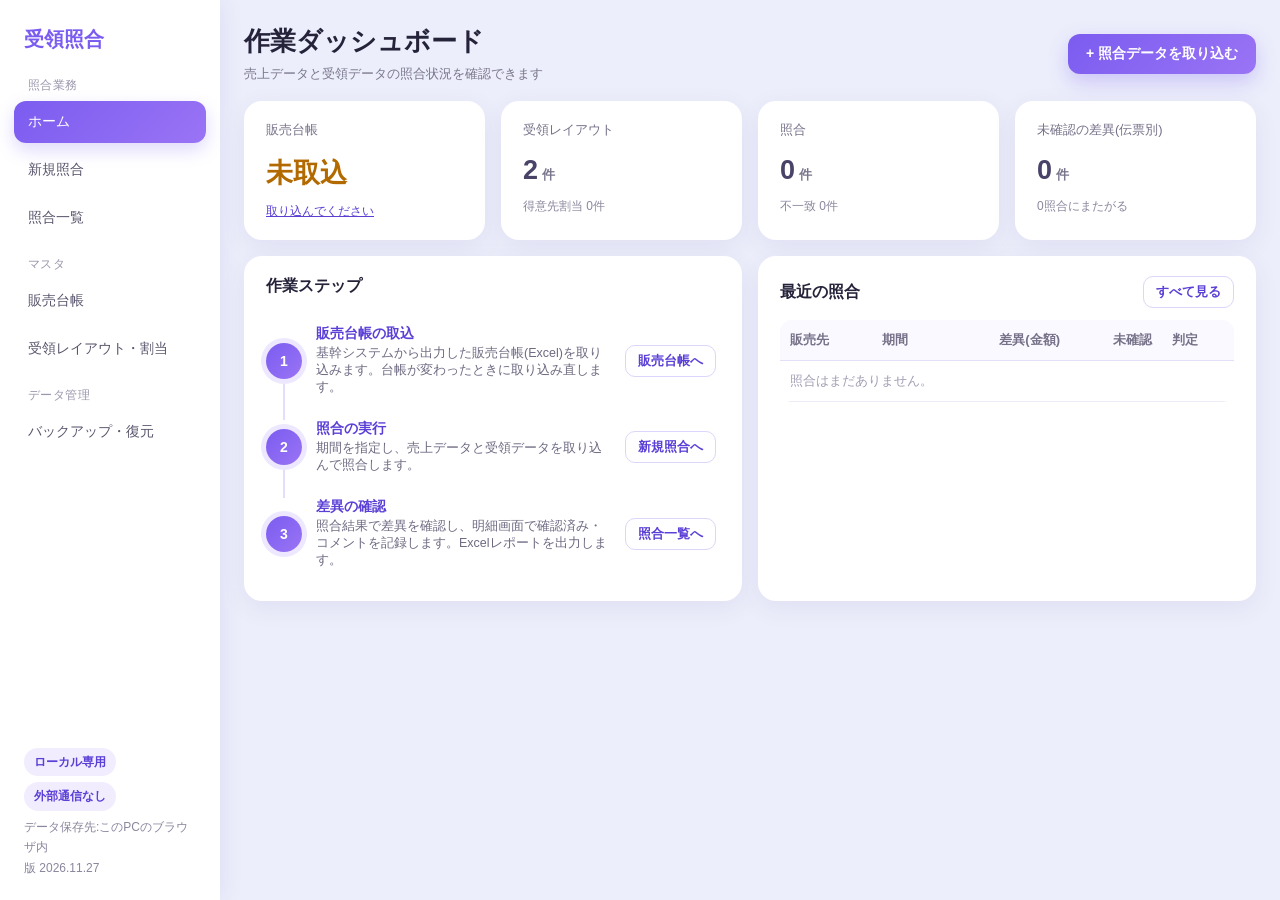
==== commit 104bcd3d: "日別伝票商品別の追加、検索条件(日付・店舗・注文番号)、伝票別の並び順、ホームの作業ステップを3つに Co-Authored-By: Claude Opus 5.5 <noreply@anthropi" ====
--- a/受領照合.html
+++ b/受領照合.html
@@ -189,6 +189,13 @@
 .tbl td.amt.zero{color:#A29EB4;font-weight:400}
 /* 長い文字列の列で他の列が押し出されないように */
 .tbl.compact td.txt{max-width:240px;overflow:hidden;text-overflow:ellipsis}
+/* 照合結果の検索条件 */
+.panel .bar .sep{width:1px;height:26px;background:var(--line)}
+.panel .bar select.fld-s{height:32px}
+/* ホームの作業ステップ(状態表示なし) */
+.vsteps li:not(:last-child)::after{background:#E5DDFF}
+/* 文字の列は長いと折り返し(列が多い切り口でも判定列まで収める) */
+.tbl.compact td.txt{white-space:normal;max-width:190px;min-width:60px;line-height:1.35}
 
 </style>
 </head>
@@ -558,7 +565,7 @@
     if (kind === 8) return 23 + fmt;
     if (kind === 9) return 27;
     if (kind === 10) return 28;
-    if (kind >= 11 && kind <= 13) return 18 + kind;  // 11:売上見出し 12:受領見出し 13:差異見出し
+    if (kind >= 11 && kind <= 16) return 18 + kind;  // 11:売上見出し 12:受領見出し 13:差異見出し 14:枠付き値(16pt) 15:枠付き値(14pt) 16:項目名(灰背景)
     if (kind >= 5) return 15 + kind;
     if (kind === 1) return 1;
     if (kind === 2) return 2;
@@ -585,28 +592,34 @@
       '<xf numFmtId="0" fontId="6" fillId="0" borderId="0" xfId="0" applyFont="1"/>';
     // 29-31: 売上・受領・差異の見出し
     xfs += [10, 11, 12].map(f => `<xf numFmtId="0" fontId="1" fillId="${f}" borderId="1" xfId="0" applyFont="1" applyFill="1" applyBorder="1" applyAlignment="1"><alignment horizontal="center" vertical="center" wrapText="1"/></xf>`).join('');
+    // 32: 枠付きの値(太字16pt) 33: 枠付きの値(太字14pt) 34: 項目名(太字・灰背景)
+    xfs += '<xf numFmtId="0" fontId="4" fillId="9" borderId="3" xfId="0" applyFont="1" applyFill="1" applyBorder="1" applyAlignment="1"><alignment vertical="center"/></xf>' +
+      '<xf numFmtId="0" fontId="7" fillId="9" borderId="3" xfId="0" applyFont="1" applyFill="1" applyBorder="1" applyAlignment="1"><alignment vertical="center"/></xf>' +
+      '<xf numFmtId="0" fontId="2" fillId="13" borderId="1" xfId="0" applyFont="1" applyFill="1" applyBorder="1" applyAlignment="1"><alignment vertical="center"/></xf>';
     const fills = '<fill><patternFill patternType="none"/></fill><fill><patternFill patternType="gray125"/></fill>' +
       FILLS.slice(1).map(c => `<fill><patternFill patternType="solid"><fgColor rgb="FF${c}"/><bgColor indexed="64"/></patternFill></fill>`).join('');
     return '<?xml version="1.0" encoding="UTF-8" standalone="yes"?>' +
       '<styleSheet xmlns="http://schemas.openxmlformats.org/spreadsheetml/2006/main">' +
       '<numFmts count="3"><numFmt numFmtId="164" formatCode="#,##0;[Red]\\-#,##0"/><numFmt numFmtId="165" formatCode="#,##0.###;[Red]\\-#,##0.###"/><numFmt numFmtId="166" formatCode="#,##0.000;[Red]\\-#,##0.000"/></numFmts>' +
-      '<fonts count="7"><font><sz val="11"/><name val="游ゴシック"/><family val="3"/><charset val="128"/></font>' +
+      '<fonts count="8"><font><sz val="11"/><name val="游ゴシック"/><family val="3"/><charset val="128"/></font>' +
       '<font><b/><sz val="11"/><color rgb="FFFFFFFF"/><name val="游ゴシック"/><family val="3"/><charset val="128"/></font>' +
       '<font><b/><sz val="11"/><name val="游ゴシック"/><family val="3"/><charset val="128"/></font>' +
       '<font><b/><sz val="14"/><name val="游ゴシック"/><family val="3"/><charset val="128"/></font>' +
       '<font><b/><sz val="16"/><name val="游ゴシック"/><family val="3"/><charset val="128"/></font>' +
       '<font><b/><sz val="16"/><color rgb="FFB42318"/><name val="游ゴシック"/><family val="3"/><charset val="128"/></font>' +
-      '<font><b/><sz val="13"/><color rgb="FF5B3FD6"/><name val="游ゴシック"/><family val="3"/><charset val="128"/></font></fonts>' +
-      `<fills count="13">${fills}<fill><patternFill patternType="solid"><fgColor rgb="FF6D4CE5"/><bgColor indexed="64"/></patternFill></fill>` +
+      '<font><b/><sz val="13"/><color rgb="FF5B3FD6"/><name val="游ゴシック"/><family val="3"/><charset val="128"/></font>' +
+      '<font><b/><sz val="14"/><name val="游ゴシック"/><family val="3"/><charset val="128"/></font></fonts>' +
+      `<fills count="14">${fills}<fill><patternFill patternType="solid"><fgColor rgb="FF6D4CE5"/><bgColor indexed="64"/></patternFill></fill>` +
       '<fill><patternFill patternType="solid"><fgColor rgb="FFFDEDED"/><bgColor indexed="64"/></patternFill></fill>' +
       '<fill><patternFill patternType="solid"><fgColor rgb="FFE8F6EE"/><bgColor indexed="64"/></patternFill></fill>' +
       '<fill><patternFill patternType="solid"><fgColor rgb="FFF1EDFF"/><bgColor indexed="64"/></patternFill></fill>' +
-      ['3B5CC4', 'C2611F', '4A4368'].map(c => `<fill><patternFill patternType="solid"><fgColor rgb="FF${c}"/><bgColor indexed="64"/></patternFill></fill>`).join('') + '</fills>' +
-      '<borders count="3"><border><left/><right/><top/><bottom/><diagonal/></border>' +
+      ['3B5CC4', 'C2611F', '4A4368', 'F4F2FA'].map(c => `<fill><patternFill patternType="solid"><fgColor rgb="FF${c}"/><bgColor indexed="64"/></patternFill></fill>`).join('') + '</fills>' +
+      '<borders count="4"><border><left/><right/><top/><bottom/><diagonal/></border>' +
       '<border><left style="thin"><color rgb="FFD0D5DB"/></left><right style="thin"><color rgb="FFD0D5DB"/></right><top style="thin"><color rgb="FFD0D5DB"/></top><bottom style="thin"><color rgb="FFD0D5DB"/></bottom><diagonal/></border>' +
-      '<border><left style="thin"><color rgb="FFD0D5DB"/></left><right style="thin"><color rgb="FFD0D5DB"/></right><top style="double"><color rgb="FF6D4CE5"/></top><bottom style="thin"><color rgb="FFD0D5DB"/></bottom><diagonal/></border></borders>' +
+      '<border><left style="thin"><color rgb="FFD0D5DB"/></left><right style="thin"><color rgb="FFD0D5DB"/></right><top style="double"><color rgb="FF6D4CE5"/></top><bottom style="thin"><color rgb="FFD0D5DB"/></bottom><diagonal/></border>' +
+      '<border><left style="medium"><color rgb="FF6D4CE5"/></left><right style="medium"><color rgb="FF6D4CE5"/></right><top style="medium"><color rgb="FF6D4CE5"/></top><bottom style="medium"><color rgb="FF6D4CE5"/></bottom><diagonal/></border></borders>' +
       '<cellStyleXfs count="1"><xf numFmtId="0" fontId="0" fillId="0" borderId="0"/></cellStyleXfs>' +
-      `<cellXfs count="${4 + 16 + 3 + 6 + 3}">${xfs}</cellXfs>` +
+      `<cellXfs count="${4 + 16 + 3 + 6 + 3 + 3}">${xfs}</cellXfs>` +
       '<cellStyles count="1"><cellStyle name="標準" xfId="0" builtinId="0"/></cellStyles></styleSheet>';
   }
 
@@ -619,7 +632,8 @@
     const files = [];
     const ns = 'xmlns="http://schemas.openxmlformats.org/spreadsheetml/2006/main" xmlns:r="http://schemas.openxmlformats.org/officeDocument/2006/relationships"';
     sheets.forEach((sh, si) => {
-      const out = ['<?xml version="1.0" encoding="UTF-8" standalone="yes"?>', `<worksheet ${ns}>`];
+      const out = ['<?xml version="1.0" encoding="UTF-8" standalone="yes"?>', `<worksheet ${ns}>`,
+        '<sheetPr><pageSetUpPr fitToPage="1"/></sheetPr>'];  // 印刷時は用紙の幅に合わせる
       const nrows = sh.rows.length, ncols = Math.max(1, ...sh.rows.map(r => r.length)), fr = sh.freezeRows || 1;
       out.push(`<dimension ref="A1:${colName(ncols)}${Math.max(1, nrows)}"/>`);
       out.push('<sheetViews><sheetView workbookViewId="0"' + (si === 0 ? ' tabSelected="1"' : '') + '>' +
@@ -629,7 +643,8 @@
       out.push('<sheetData>');
       for (let r = 0; r < nrows; r++) {
         const row = sh.rows[r];
-        let x = `<row r="${r + 1}">`;
+        const ht = sh.heights && sh.heights[r];
+        let x = `<row r="${r + 1}"${ht ? ` ht="${ht}" customHeight="1"` : ''}>`;
         for (let c = 0; c < row.length; c++) {
           const cell = row[c];
           if (!cell) continue;
@@ -644,7 +659,9 @@
       }
       out.push('</sheetData>');
       if (sh.filter && nrows > 0) out.push(`<autoFilter ref="${sh.filterRef || `A1:${colName(ncols)}${nrows}`}"/>`);
-      out.push('<pageMargins left="0.7" right="0.7" top="0.75" bottom="0.75" header="0.3" footer="0.3"/></worksheet>');
+      if (sh.merges && sh.merges.length) out.push(`<mergeCells count="${sh.merges.length}">${sh.merges.map(m => `<mergeCell ref="${m}"/>`).join('')}</mergeCells>`);
+      out.push('<pageMargins left="0.5" right="0.5" top="0.6" bottom="0.6" header="0.3" footer="0.3"/>' +
+        '<pageSetup paperSize="9" orientation="landscape" fitToWidth="1" fitToHeight="0"/></worksheet>');  // A4横・幅1ページ
       files.push({ name: `xl/worksheets/sheet${si + 1}.xml`, data: enc.encode(out.join('')) });
     });
     const sheetList = sheets.map((s, i) => `<sheet name="${xesc(s.name)}" sheetId="${i + 1}" r:id="rId${i + 1}"/>`).join('');
@@ -1081,6 +1098,7 @@
     day: { label: '日別', keys: ['tdate'], heads: ['取引日付'], full: false },
     store: { label: '日別店別', keys: ['tdate', 'store'], heads: ['取引日付', '店舗コード', '店舗名'], full: false },
     slip: { label: '伝票番号別', keys: ['order_no'], heads: ['相手先注文番号', '取引日付', '店舗コード', '店舗名'], full: false },
+    dsi: { label: '日別伝票商品別', keys: ['tdate', 'order_no', 'own_code'], heads: ['取引日付', '相手先注文番号', '店舗コード', '店舗名', '自社商品コード', '商品名'], full: true },
     item: { label: '日別商品別', keys: ['tdate', 'own_code'], heads: ['取引日付', '自社商品コード', '商品名'], full: true },
   };
   for (const v of Object.values(RM.VIEWS)) v.k1 = v.heads[0];
@@ -1174,7 +1192,8 @@
     const S = s ? [s.a, s.q, s.w] : [0, 0, 0], R = r ? [r.a, r.q, r.w] : [0, 0, 0];
     const d = [S[0] - R[0], S[1] - R[1], S[2] - R[2]];
     void full;  // 差異のあり・なしは、どの切り口でも金額だけで判定する(数量・重量は表示のみ)
-    const judge = !s ? 'ronly' : !r ? 'sonly' : (d[0] !== 0 ? 'diff' : 'ok');
+    // 差異金額が0なら、片方にしか計上がなくても「一致」とする
+    const judge = d[0] === 0 ? 'ok' : !s ? 'ronly' : !r ? 'sonly' : 'diff';
     const [label, badge, rowCls] = RM.JUDGE[judge];
     return { s: s ? S : null, r: r ? R : null, d, judge, judge_label: label,
       judge_short: label, badge, row_cls: rowCls, ok: judge === 'ok' };
@@ -1196,21 +1215,28 @@
     for (const x of l.receipt) if (x.store && x.store_name && !sn.has(x.store)) sn.set(x.store, x.store_name);
     for (const [k, v] of led) if (!sn.has(k)) sn.set(k, v);
     const rows = aggregateKeys(l, v.keys, null, v.full);
+    const short = (arr, all) => (arr.length > 3 ? `${arr.slice(0, 3).join('、')} …他${arr.length - 3}店` : all);
     for (const row of rows) {
       const k = row.key, s = row.srow, r = row.rrow;
+      const stores = [...new Set([...(s ? s.stores : []), ...(r ? r.stores : [])])].sort();
+      const dates = [...new Set([...(s ? s.dates : []), ...(r ? r.dates : [])])].sort();
+      // 検索条件用(日付・店舗・注文番号)
+      row.fdates = dates; row.fstores = stores; row.forder = view === 'slip' ? k[0] : view === 'dsi' ? k[1] : '';
       const sname = (view === 'store' ? sn.get(k[1]) : '') || (s && s.sname) || (r && r.sname) || '';
+      const iname = (s && s.iname) || (r && r.iname) || '';
+      const names = stores.map(x => sn.get(x) || '').filter(Boolean);
+      const nm = names.join('、') || (s && s.sname) || (r && r.sname) || '';
       if (view === 'day') row.cells = [fmtDate(k[0])];
       else if (view === 'store') row.cells = [fmtDate(k[0]), k[1], sname];
-      else if (view === 'item') row.cells = [fmtDate(k[0]), k[1], (s && s.iname) || (r && r.iname) || ''];
-      else {
+      else if (view === 'item') row.cells = [fmtDate(k[0]), k[1], iname];
+      else if (view === 'dsi') {
+        row.cells = [fmtDate(k[0]), k[1] || '(注文番号なし)', short(stores, stores.join('、')), short(names, nm), k[2], iname];
+        row.tips = ['', '', stores.length > 3 ? stores.join('、') : '', names.length > 3 ? nm : '', '', ''];
+      } else {
         const sd = s ? md(s.dates) : '', rd = r ? md(r.dates) : '';
-        const dates = s && r && sd !== rd ? `売上 ${sd} / 受領 ${rd}` : (sd || rd);
-        const stores = [...new Set([...(s ? s.stores : []), ...(r ? r.stores : [])])].sort();
-        const names = stores.map(x => sn.get(x) || '').filter(Boolean);
-        const nm = names.join('、') || (s && s.sname) || (r && r.sname) || '';
+        const dtext = s && r && sd !== rd ? `売上 ${sd} / 受領 ${rd}` : (sd || rd);
         // 店舗が多い伝票は短く表示(全店舗は tips に入れ、画面ではマウスを乗せると表示)
-        const short = (arr, all) => (arr.length > 3 ? `${arr.slice(0, 3).join('、')} …他${arr.length - 3}店` : all);
-        row.cells = [k[0] || '(注文番号なし)', dates, short(stores, stores.join('、')), short(names, nm)];
+        row.cells = [k[0] || '(注文番号なし)', dtext, short(stores, stores.join('、')), short(names, nm)];
         row.tips = ['', '', stores.length > 3 ? stores.join('、') : '', names.length > 3 ? nm : ''];
       }
       row.k1 = row.cells[0];
@@ -1218,6 +1244,9 @@
       const c = cf[view + '|' + row.key_str];
       row.checked = !!(c && c.checked); row.comment = c ? c.comment : ''; row.updated_at = c ? c.updated_at : '';
     }
+    // 伝票番号別は 日付 → 注文番号 の順に並べる(日付は伝票内の最も早い日付)
+    if (view === 'slip') rows.sort((a, b) => ((a.fdates[0] || '') + '|' + a.key[0]).localeCompare((b.fdates[0] || '') + '|' + b.key[0], 'ja', { numeric: true }));
+    rows.storeNames = sn;
     return rows;
   };
   RM.totals = async id => {
@@ -1269,9 +1298,11 @@
   };
 
   // ================================================================ Excelレポート
+  // ファイル名: 受領照合_販売先コード_販売先名_照合対象期間.xlsx(ファイル名に使えない文字は全角に置き換え)
   RM.reportFileName = m => {
-    const d = new Date(), p = n => String(n).padStart(2, '0');
-    return `受領照合_${m.cust}_${m.date_from.replace(/-/g, '')}-${m.date_to.replace(/-/g, '')}_${d.getFullYear()}${p(d.getMonth() + 1)}${p(d.getDate())}${p(d.getHours())}${p(d.getMinutes())}${p(d.getSeconds())}.xlsx`;
+    const safe = v => String(v || '').trim().replace(/[\\/:*?"<>|]/g, c => String.fromCharCode(c.charCodeAt(0) + 0xFEE0)).replace(/\s+/g, ' ');
+    const parts = ['受領照合', safe(m.cust), safe(m.cust_name), `${m.date_from.replace(/-/g, '')}-${m.date_to.replace(/-/g, '')}`].filter(Boolean);
+    return parts.join('_') + '.xlsx';
   };
   /** 切り口ごとの比較項目(画面・Excelで共通)。並びは 数量・重量・金額 で統一。idx は [金額,数量,重量] の位置 */
   RM.measures = view => (RM.VIEWS[view] && RM.VIEWS[view].full)
@@ -1288,19 +1319,23 @@
     const C = (v, fill = 0, fmt = 0) => ({ v, s: st(fill, fmt, 0) });
     const sheets = [];
     // サマリ: 画面の3枚のカード(売上額・受領額・差額)と同じ並び
-    const sum = [[{ v: '受領照合レポート', s: st(0, 0, 3) }],
-      [{ v: `販売先:${m.cust} ${m.cust_name || ''}`.trim(), s: st(0, 0, 9) }],
-      [{ v: `照合期間:${fmtDate(m.date_from)} 〜 ${fmtDate(m.date_to)}`, s: st(0, 0, 10) }], [],
-      [B('売上データ'), P(`${m.sales_file}(${t.s_rows.toLocaleString()}行)`)],
-      [B('受領データ'), P(`${m.receipt_file}(${t.r_rows.toLocaleString()}行・${m.layout_name})`)],
-      [B('照合日時'), P(m.matched_at || '')], [B('出力日時'), P(now())], [],
+    // サマリ上部: 販売先・照合期間を枠で囲んで大きく表示し、取込情報は罫線付きの表にする
+    const box = (v, k) => [{ v, s: st(0, 0, k) }, { v: '', s: st(0, 0, k) }];
+    const info = (label, v) => [{ v: label, s: st(0, 0, 16) }, C(v), C('')];
+    const sum = [[{ v: '受領照合レポート', s: st(0, 0, 3) }], [],
+      [H('販売先')].concat(box(`${m.cust}  ${m.cust_name || ''}`.trim(), 14)),
+      [H('照合期間')].concat(box(`${fmtDate(m.date_from)} 〜 ${fmtDate(m.date_to)}`, 15)), [],
+      info('売上データ', `${m.sales_file}(${t.s_rows.toLocaleString()}行)`),
+      info('受領データ', `${m.receipt_file}(${t.r_rows.toLocaleString()}行・${m.layout_name})`),
+      info('照合日時', (m.matched_at || '').replace(/-/g, '/')), info('出力日時', now().replace(/-/g, '/')), [],
       [H('売上額(自社)'), H('受領額(得意先)'), H('差額(売上−受領)')],
       [{ v: t.s[0], s: st(0, 0, 5) }, { v: t.r[0], s: st(0, 0, 5) }, { v: t.d[0], s: st(0, 0, t.d[0] ? 6 : 7) }],
       [P('売上データ 合計'), P('受領データ 合計'), P(t.d[0] ? '日別シートで内訳を確認' : '一致')], [],
       [H('切り口'), H('不一致の件数'), H('比較項目')]];
     for (const [k, v] of Object.entries(RM.VIEWS)) sum.push([C(v.label), C(cnt[k]), C(v.full ? '数量・重量・金額' : '金額')]);
     sum.push([C('変換警告'), C(cnt.warn), C('商品コードの変換')]);
-    sheets.push({ name: 'サマリ', widths: [24, 24, 24, 10], rows: sum });
+    sheets.push({ name: 'サマリ', widths: [24, 26, 26, 10], rows: sum, heights: { 2: 30, 3: 26 },
+      merges: ['B3:C3', 'B4:C4', 'B6:C6', 'B7:C7', 'B8:C8', 'B9:C9'] });
     const custTitle = `販売先:${m.cust} ${m.cust_name || ''}`.trim();
     const period = `照合期間:${fmtDate(m.date_from)} 〜 ${fmtDate(m.date_to)}`;
     const top = label => [[{ v: custTitle, s: st(0, 0, 9) }], [{ v: period, s: st(0, 0, 10) }], [{ v: label, s: st(0, 0, 4) }]];
@@ -1326,7 +1361,7 @@
       for (const arr of [tot.s, tot.r, tot.d]) for (const x of ms) totRow.push({ v: mval(arr, x), s: st(0, qfmt(x, mval(arr, x)), 8) });
       totRow.push({ v: tot.d[0] === 0 ? '一致' : '差異あり', s: st(0, 0, 8) });
       rows.push(totRow);
-      const kw = { day: [14], store: [14, 12, 20], slip: [16, 14, 12, 20], item: [14, 12, 30] }[view];
+      const kw = { day: [14], store: [14, 12, 20], slip: [16, 14, 12, 20], dsi: [12, 14, 12, 16, 12, 28], item: [14, 12, 30] }[view];
       sheets.push({ name: v.label.replace('伝票番号別', '伝票別'), freeze: true, freezeRows: hr, filter: true, rows,
         filterRef: `A${hr}:${RM.colName(head.length)}${last}`,
         widths: kw.concat(Array(ms.length * 3).fill(ms.length > 1 ? 11 : 14), [v.full ? 22 : 10]) });
@@ -1454,13 +1489,10 @@
     const ms = await RM.listMatches(), meta = await RM.ledgerMeta(), lays = await RM.layouts(), asg = await RM.assignments();
     const unc = ms.reduce((t, m) => t + (m.unchecked_rows || 0), 0), uncM = ms.filter(m => m.unchecked_rows > 0).length;
     const steps = [
-      { no: '01', name: '販売台帳の取込', done: !!meta, text: meta ? `取込済(${fAmt(meta.loaded_rows)}件)` : '未取込', href: '#/ledger' },
-      { no: '02', name: '受領レイアウト', done: lays.some(l => l.is_standard), text: `標準+割当 ${asg.length}件`, href: '#/layouts' },
-      { no: '03', name: '照合の実行', done: ms.length > 0, text: ms.length ? `${ms.length}件 照合済` : '未実施', href: '#/new' },
-      { no: '04', name: '差異の確認', done: ms.length > 0 && unc === 0, text: !ms.length ? '未実施' : unc ? `未確認 ${unc}件` : 'すべて確認済', href: '#/matches' + (unc ? '?unchecked=1' : '') },
+      { name: '販売台帳の取込', text: '基幹システムから出力した販売台帳(Excel)を取り込みます。台帳が変わったときに取り込み直します。', href: '#/ledger', btn: '販売台帳へ' },
+      { name: '照合の実行', text: '期間を指定し、売上データと受領データを取り込んで照合します。', href: '#/new', btn: '新規照合へ' },
+      { name: '差異の確認', text: '照合結果で差異を確認し、明細画面で確認済み・コメントを記録します。Excelレポートを出力します。', href: '#/matches', btn: '照合一覧へ' },
     ];
-    const pct = Math.round(steps.filter(x => x.done).length / steps.length * 100);
-    const cur = steps.findIndex(x => !x.done);
     const recent = ms.slice(0, 5);
     return { nav: 'list', title: 'ホーム', html: `
 ${head('作業ダッシュボード', '売上データと受領データの照合状況を確認できます', '<a href="#/new" class="btn btn-p">+ 照合データを取り込む</a>')}
@@ -1469,13 +1501,11 @@
   <div class="card stat"><div class="k">受領レイアウト</div><div class="v">${lays.length}<span class="sub"> 件</span></div><div class="d">得意先割当 ${asg.length}件</div></div>
   <div class="card stat"><div class="k">照合</div><div class="v">${ms.length}<span class="sub"> 件</span></div><div class="d">不一致 ${ms.filter(m => m.total_judge !== 'ok').length}件</div></div>
   <div class="card stat"><div class="k">未確認の差異(伝票別)</div><div class="v ${unc ? 'warnv' : ''}">${unc}<span class="sub"> 件</span></div><div class="d">${uncM}照合にまたがる</div></div>
-  <div class="card wide2"><div class="row"><h2>作業ステップ</h2><span class="right sub">進み具合 ${pct}%</span></div>
-    <div class="progress" role="progressbar" aria-valuenow="${pct}" aria-valuemin="0" aria-valuemax="100" aria-label="作業の進み具合"><i style="width:${pct}%"></i></div>
-    <ol class="vsteps">${steps.map((x, i) => `<li class="${x.done ? 'done' : i === cur ? 'current' : ''}">
-      <span class="num">${x.done ? '✓' : i + 1}</span>
+  <div class="card wide2"><h2>作業ステップ</h2>
+    <ol class="vsteps">${steps.map((x, i) => `<li class="current">
+      <span class="num">${i + 1}</span>
       <div class="vs-body"><b>${x.name}</b><span>${h(x.text)}</span></div>
-      <span class="vs-state">${x.done ? '完了' : i === cur ? '次の作業' : '未実施'}</span>
-      <a class="btn btn-s ${i === cur ? 'btn-p' : ''}" href="${x.href}">${i === cur ? '進める' : '開く'}</a></li>`).join('')}</ol></div>
+      <a class="btn btn-s" href="${x.href}">${x.btn}</a></li>`).join('')}</ol></div>
   <div class="card wide2"><div class="row"><h2>最近の照合</h2><div class="right"><a href="#/matches" class="btn btn-s">すべて見る</a></div></div>
     <div class="tblwrap"><table class="tbl"><thead><tr><th>販売先</th><th>期間</th><th class="n">差異(金額)</th><th class="n">未確認</th><th>判定</th></tr></thead>
     <tbody>${recent.map(m => `<tr><td><a href="#/match/${m.id}">${h(m.cust)} ${h(m.cust_name || '')}</a></td><td>${fmtDate(m.date_from).slice(5)}〜${fmtDate(m.date_to).slice(5)}</td>
@@ -1586,11 +1616,20 @@
     let view = q.get('view') || 'day';
     if (!RM.VIEWS[view] && view !== 'warn') view = 'day';
     const onlyDiff = q.get('only_diff') === '1', onlyUnc = q.get('only_unc') === '1', kw = (q.get('q') || '').trim();
+    const fdate = q.get('fdate') || '', fstore = q.get('fstore') || '', forder = (q.get('forder') || '').trim();
+    const FILTERS = { day: ['date'], store: ['date', 'store'], slip: ['order', 'date', 'store'], dsi: ['date', 'order', 'store'], item: ['date', 'store'] };
+    let dateOpts = [], storeOpts = [];
     const t = await RM.totals(id), cnt = await RM.counts(id);
     let rows = [], warns = [];
     if (view === 'warn') warns = await RM.warnings(id);
     else {
       rows = await RM.aggregate(id, view);
+      const sn = rows.storeNames || new Map();
+      dateOpts = [...new Set(rows.flatMap(r => r.fdates))].sort();
+      storeOpts = [...new Set(rows.flatMap(r => r.fstores))].sort().map(c => [c, sn.get(c) || '']);
+      if (fdate) rows = rows.filter(r => r.fdates.includes(fdate));
+      if (fstore) rows = rows.filter(r => r.fstores.includes(fstore));
+      if (forder) rows = rows.filter(r => r.forder.includes(code(forder)) || r.forder.includes(forder));
       if (onlyDiff) rows = rows.filter(r => !r.ok);
       if (onlyUnc) rows = rows.filter(r => !r.ok && !r.checked);
       if (kw) rows = rows.filter(r => r.k1.includes(kw) || r.k2.includes(kw) || r.comment.includes(kw));
@@ -1601,7 +1640,7 @@
     rows = rows.slice((page - 1) * PAGE_ROWS, page * PAGE_ROWS);
     warns = warns.slice((page - 1) * PAGE_ROWS, page * PAGE_ROWS);
     const base = '#/match/' + id;
-    const href = p => base + qs({ view, only_diff: onlyDiff ? 1 : '', only_unc: onlyUnc ? 1 : '', q: kw, page: p });
+    const href = p => base + qs({ view, fdate, fstore, forder, only_diff: onlyDiff ? 1 : '', only_unc: onlyUnc ? 1 : '', q: kw, page: p });
     const V = RM.VIEWS[view], ms = RM.measures(view);
     const tabs = Object.entries(RM.VIEWS).map(([k, v]) => `<a class="tab ${view === k ? 'on' : ''}" href="${base + qs({ view: k, only_diff: onlyDiff ? 1 : '', only_unc: onlyUnc ? 1 : '' })}">${v.label} <span class="cnt ${cnt[k] ? 'has' : ''}">${cnt[k]}</span></a>`).join('') +
       `<a class="tab ${view === 'warn' ? 'on' : ''}" href="${base}?view=warn">変換警告 <span class="cnt ${cnt.warn ? 'has' : ''}">${cnt.warn}</span></a>`;
@@ -1609,10 +1648,17 @@
     if (view !== 'warn') {
       body = `
   <form class="bar" data-form="result-filter" data-base="${base}" data-view="${view}">
+    ${(FILTERS[view] || []).map(f => f === 'date'
+      ? `<label class="chk">日付 <select name="fdate" class="fld fld-s js-autosubmit"><option value="">すべて</option>${dateOpts.map(d => opt(d, fmtDate(d), d === fdate)).join('')}</select></label>`
+      : f === 'store'
+        ? `<label class="chk">店舗 <select name="fstore" class="fld fld-s js-autosubmit" style="max-width:220px"><option value="">すべて</option>${storeOpts.map(([c, n]) => opt(c, `${c} ${n}`.trim(), c === fstore)).join('')}</select></label>`
+        : `<label class="chk">相手先注文番号 <input type="search" name="forder" value="${h(forder)}" class="cin" style="width:140px" placeholder="番号の一部でも可"></label>`).join('')}
+    ${(FILTERS[view] || []).length ? '<span class="sep" aria-hidden="true"></span>' : ''}
     <label class="chk"><input type="checkbox" name="only_diff" value="1" class="js-autosubmit"${onlyDiff ? ' checked' : ''}> 不一致のみ表示</label>
     <label class="chk"><input type="checkbox" name="only_unc" value="1" class="js-autosubmit"${onlyUnc ? ' checked' : ''}> 未確認のみ表示</label>
-    <label class="chk">検索 <input type="search" name="q" value="${h(kw)}" class="cin" placeholder="日付・番号・商品・コメント"></label>
+    <label class="chk">キーワード <input type="search" name="q" value="${h(kw)}" class="cin" style="width:170px" placeholder="商品名・コメントなど"></label>
     <button type="submit" class="btn btn-s">表示</button>
+    ${fdate || fstore || forder || kw ? `<a class="btn btn-s" href="${base}?view=${view}">条件をクリア</a>` : ''}
     <span class="legend"><span class="b b-diff">差異あり</span><span class="b b-s">自社のみ</span><span class="b b-r">受領のみ</span><span class="b b-ok">一致</span></span>
   </form>
   <div class="inner"><div class="tblscroll"><table class="tbl compact sticky">
@@ -1670,7 +1716,7 @@
   <div><div class="k">判定</div><span class="b ${r.badge}">${h(r.judge_label)}</span></div>
   <div><div class="k">差異(売上−受領)</div><div class="v">${RM.measures(view).map(x => `${x.label} ${dcell(FMT[x.key], r.d[x.idx])}`).join(' / ')}</div></div></div>
 <div style="display:flex;flex-direction:column;gap:16px">${tbl('売上明細(自社)', '#3B5CC4', d.sales, false, r.s)}${tbl('受領明細(得意先)', '#9A4A16', d.receipt, true, r.r)}</div>
-${view !== 'item' ? `<section class="card"><h2>商品別の比較</h2><div class="tblwrap"><table class="tbl">
+${view !== 'item' && view !== 'dsi' ? `<section class="card"><h2>商品別の比較</h2><div class="tblwrap"><table class="tbl">
   <thead><tr><th>自社商品コード</th><th>商品名</th><th class="n">売上 金額</th><th class="n">受領 金額</th><th class="n">差異 数量</th><th class="n">差異 重量</th><th class="n">差異 金額</th><th>判定</th></tr></thead>
   <tbody>${d.products.map(p => `<tr class="${p.row_cls}"><td>${h(p.key[0])}</td><td>${h(p.name)}</td><td class="n">${p.s ? fAmt(p.s[0]) : '—'}</td><td class="n">${p.r ? fAmt(p.r[0]) : '—'}</td>
     <td class="n">${dcell(fQty, p.d[1])}</td><td class="n">${dcell(fWt, p.d[2])}</td><td class="n">${dcell(fAmt, p.d[0])}</td><td><span class="b ${p.badge}">${h(p.judge_label)}</span></td></tr>`).join('')}</tbody></table></div></section>` : ''}
@@ -1878,7 +1924,8 @@
   const FORMS = {
     'list-filter': async (f, fd) => go('/matches' + qs({ cust: fd.get('cust'), from: fd.get('from'), to: fd.get('to'), unchecked: fd.get('unchecked') })),
     'ledger-filter': async (f, fd) => go('/ledger' + qs({ cust: fd.get('cust'), q: fd.get('q'), dup: fd.get('dup') })),
-    'result-filter': async (f, fd) => go(f.dataset.base.slice(1) + qs({ view: f.dataset.view, only_diff: fd.get('only_diff'), only_unc: fd.get('only_unc'), q: fd.get('q') })),
+    'result-filter': async (f, fd) => go(f.dataset.base.slice(1) + qs({ view: f.dataset.view, fdate: fd.get('fdate'), fstore: fd.get('fstore'), forder: fd.get('forder'),
+      only_diff: fd.get('only_diff'), only_unc: fd.get('only_unc'), q: fd.get('q') })),
     'new': async (f, fd) => {
       let df, dtt;
       try { df = RM.date(String(fd.get('from')).trim()); dtt = RM.date(String(fd.get('to')).trim()); } catch (_) { throw new RM.ReadError('期間を YYYY/MM/DD で入力してください。'); }
